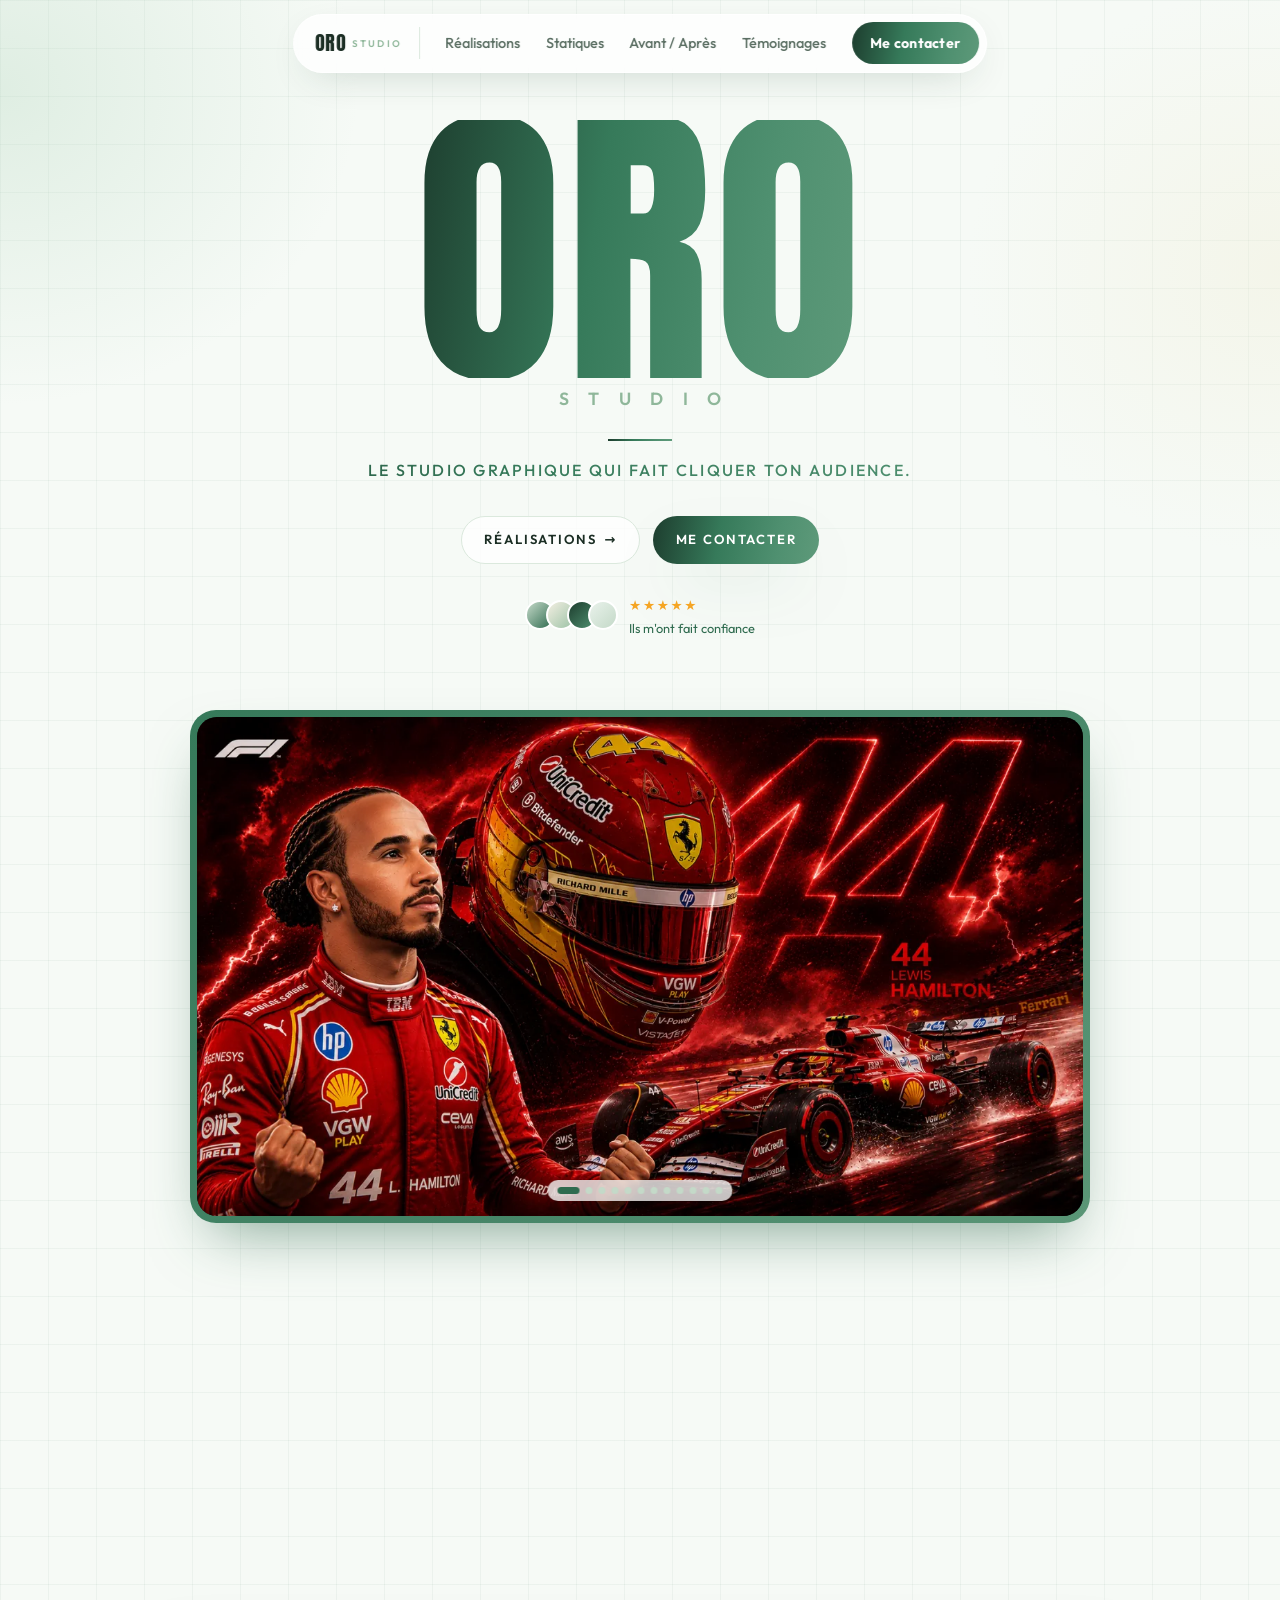
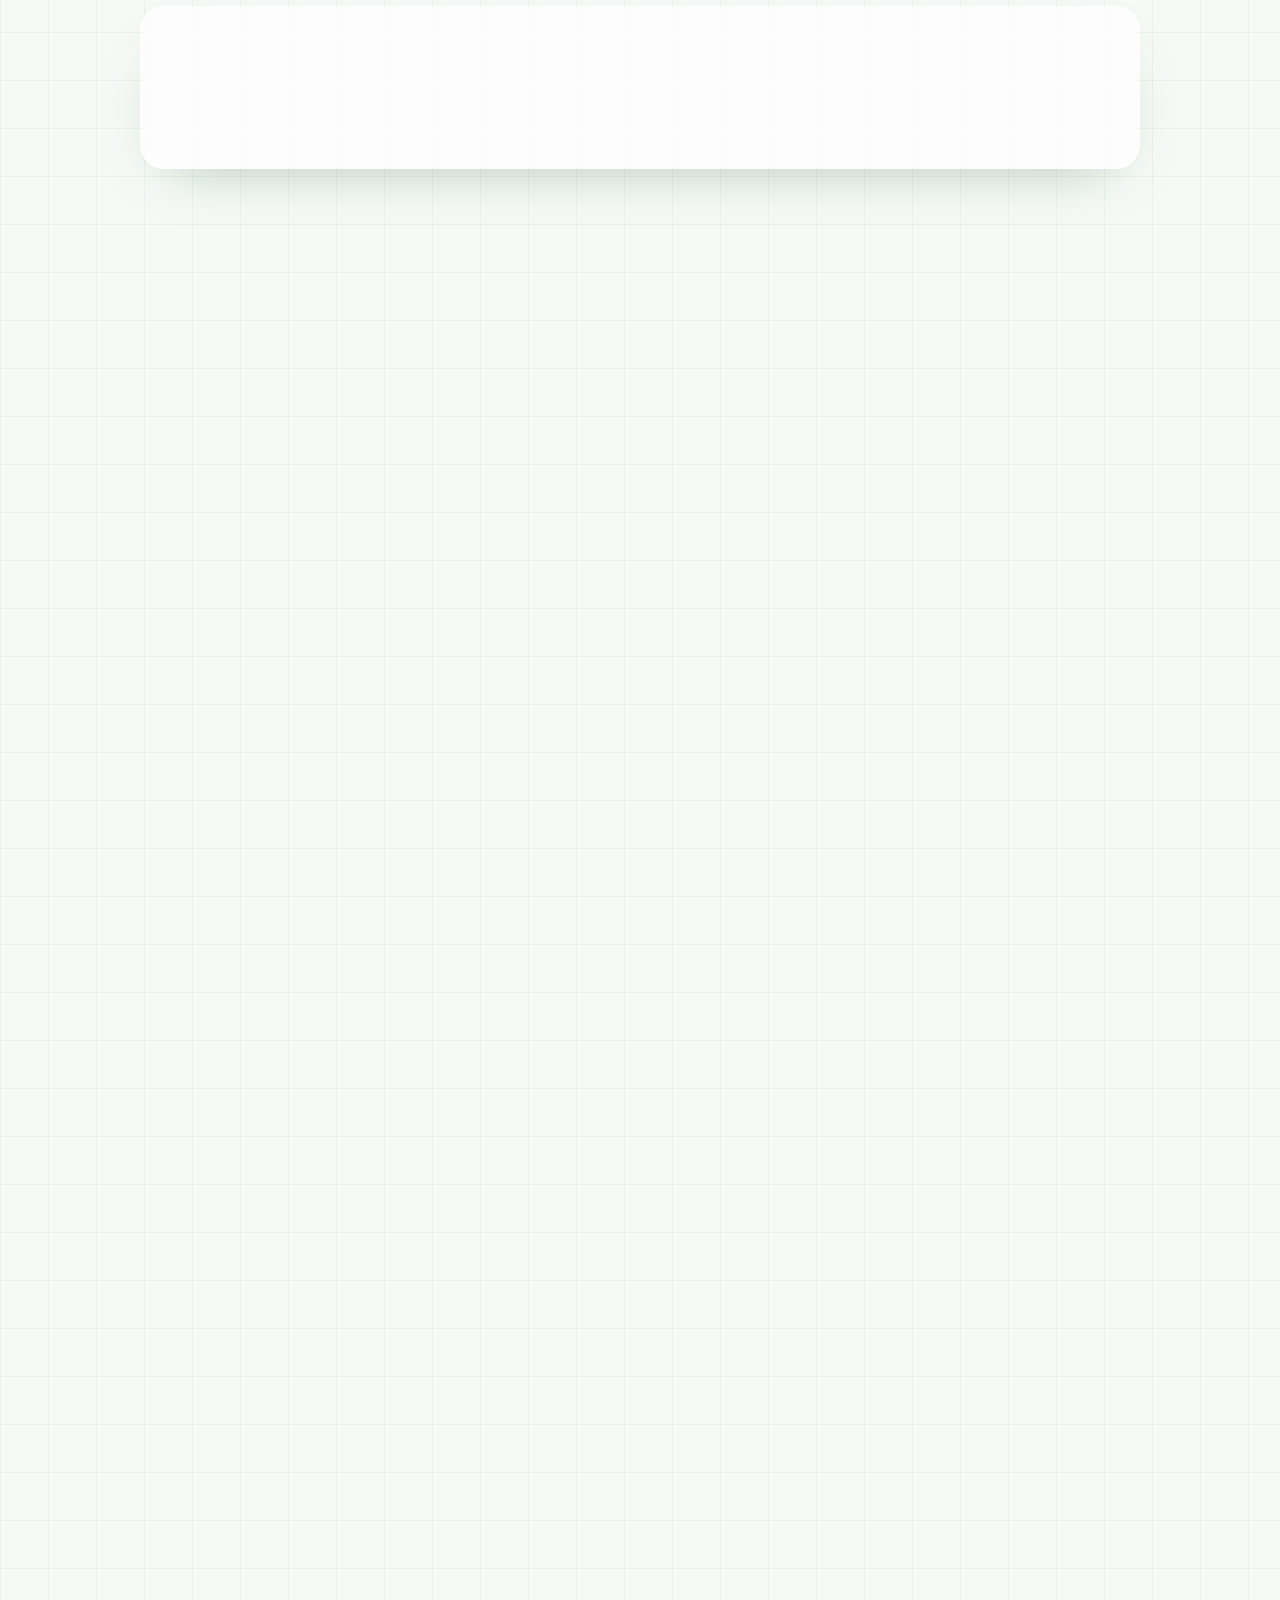
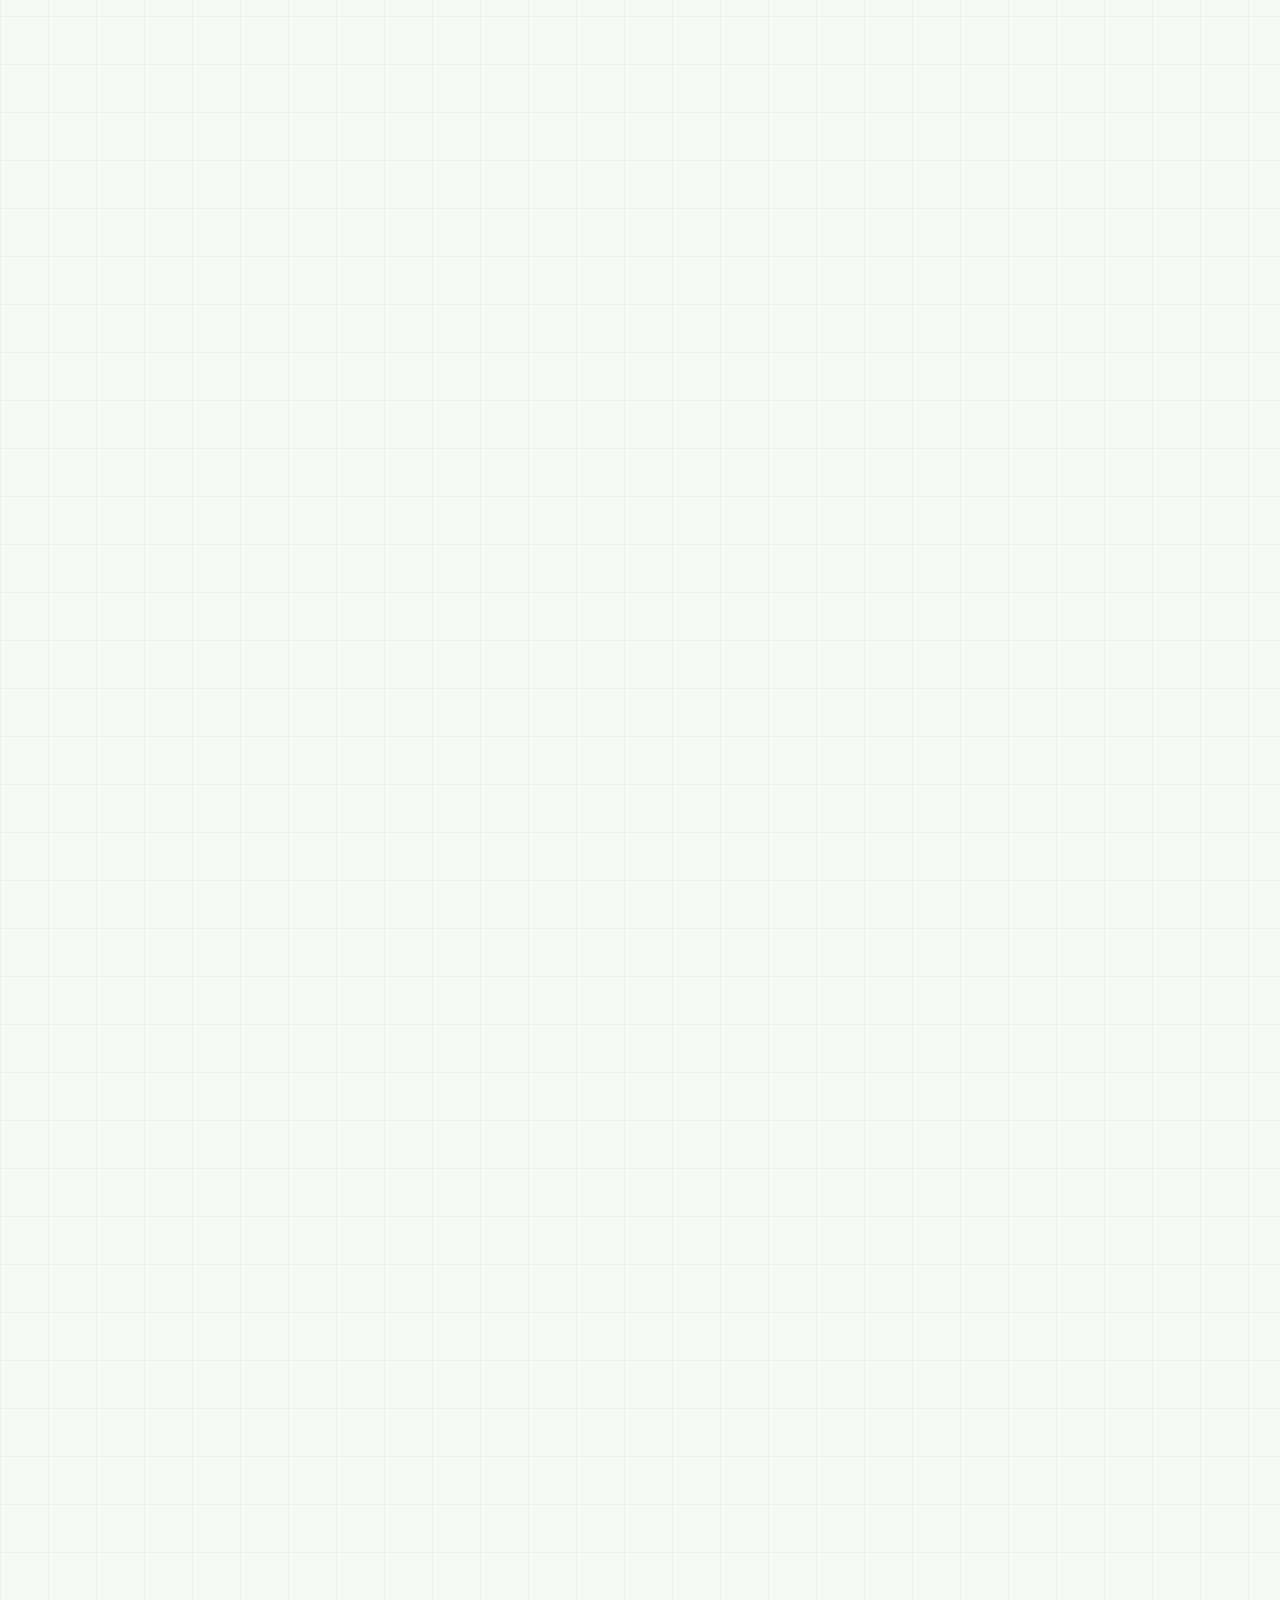
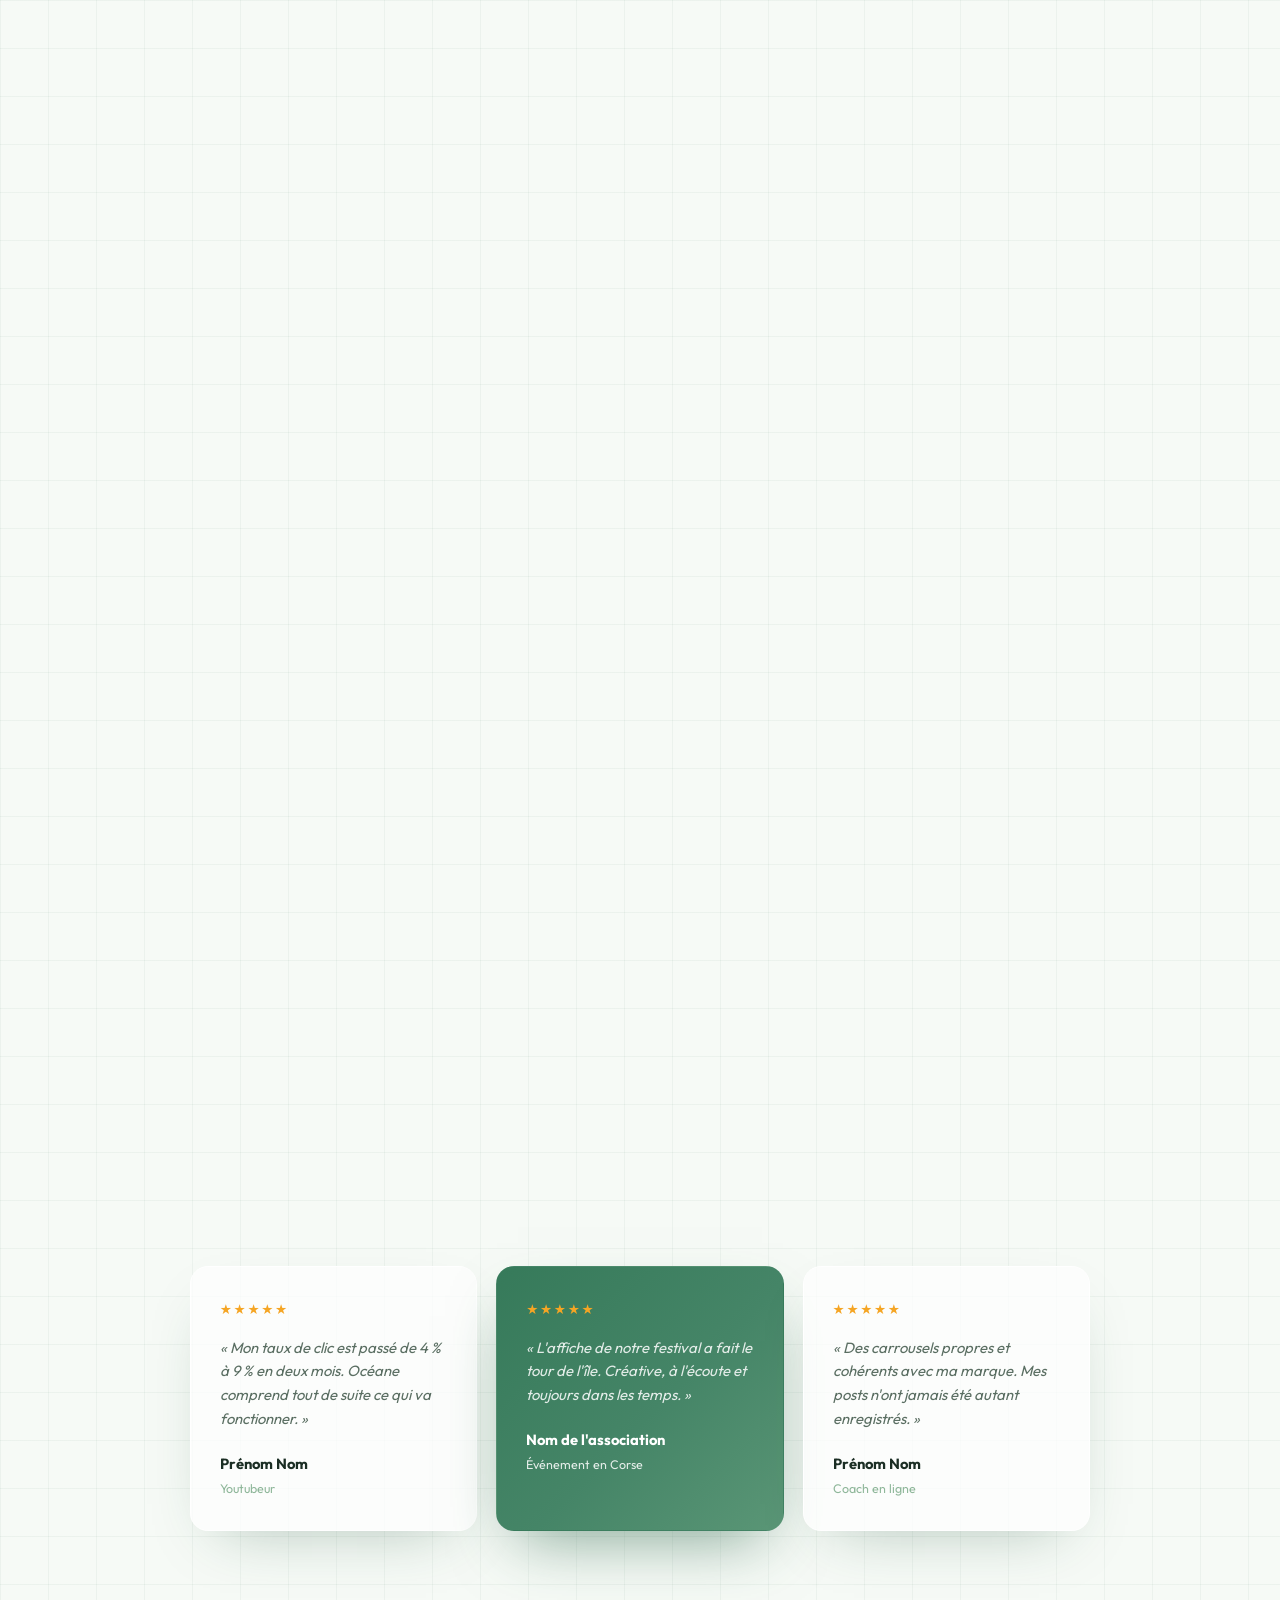
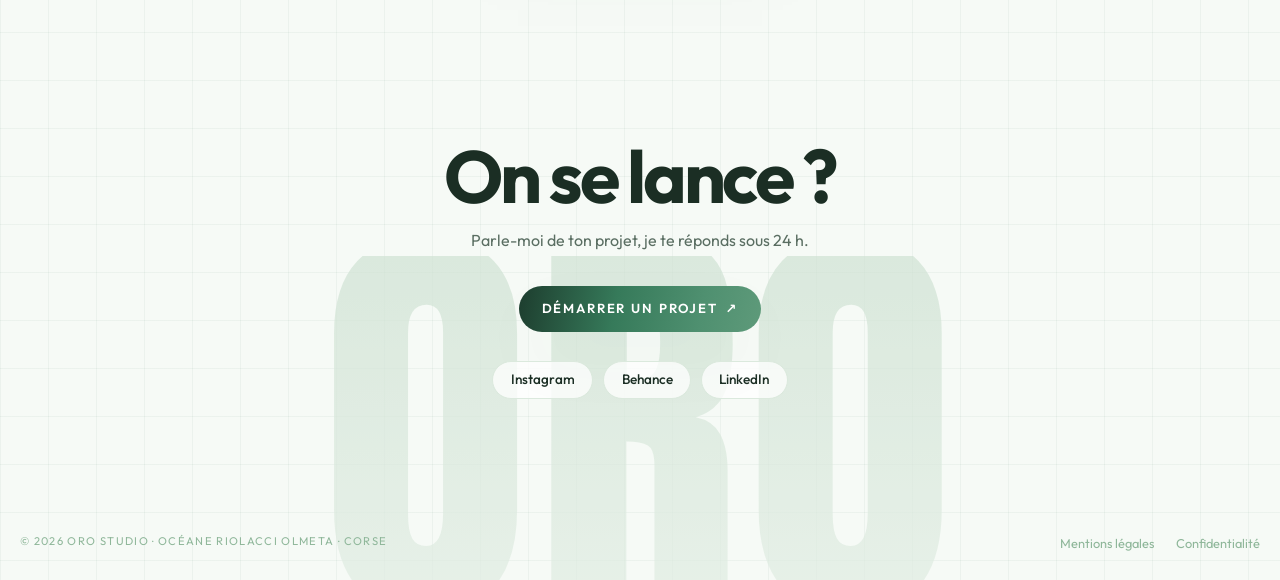
==== index.html @ 1b85470d "Miniatures en grille pleine taille, sans recadrage Co-Authored-By: Claude Opus 5.5 <noreply@anthropi" ====
<!doctype html>
<html lang="fr">
<head>
  <meta charset="utf-8" />
  <meta name="viewport" content="width=device-width, initial-scale=1" />
  <title>ORO Studio · Graphisme en Corse</title>
  <meta name="description" content="ORO Studio, studio de graphisme d'Océane Riolacci Olmeta en Corse : miniatures YouTube, carrousels Instagram et affiches." />
  <link rel="stylesheet" href="fonts/fonts.css" />
  <link rel="stylesheet" href="style.css" />
</head>
<body>
  <!-- Loader -->
  <div class="loader" id="loader" aria-hidden="true">
    <div class="loader__glow"></div>
    <p class="grunge loader__name">ORO</p>
    <p class="loader__tag">Studio · Graphisme · Corse</p>
    <div class="loader__bar"><span></span></div>
    <div class="loader__meta"><span>Chargement</span><span id="loader-pct">0%</span></div>
  </div>

  <!-- Navigation -->
  <header class="nav">
    <a href="#top" class="nav__logo">ORO <small>STUDIO</small></a>
    <nav class="nav__links">
      <a href="#realisations">Réalisations</a>
      <a href="#statiques">Statiques</a>
      <a href="#avant-apres">Avant / Après</a>
      <a href="#temoignages">Témoignages</a>
    </nav>
    <a href="#contact" class="pill-btn pill-btn--grad pill-btn--sm">Me contacter</a>
  </header>

  <main id="top">
    <!-- Hero -->
    <section class="hero">
      <h1 class="hero__h1"><span class="grunge hero__name reveal">ORO</span><span class="hero__studio reveal">Studio</span></h1>
      <span class="hero__rule reveal"></span>
      <p class="hero__tag reveal">Le studio graphique qui fait cliquer ton audience.</p>
      <div class="hero__cta reveal">
        <a href="#realisations" class="pill-btn pill-btn--ghost">Réalisations <span>→</span></a>
        <a href="#contact" class="pill-btn pill-btn--grad">Me contacter</a>
      </div>
      <div class="trust reveal">
        <span class="avatars"><i></i><i></i><i></i><i></i></span>
        <div><span class="stars">★★★★★</span><small>Ils m'ont fait confiance</small></div>
      </div>

      <!-- Showreel -->
      <div class="showreel reveal" id="showreel">
        <div class="showreel__screen"></div>
        <div class="showreel__dots"></div>
      </div>
    </section>

    <!-- Présentation -->
    <section class="presentation" id="about">
      <h2 class="presentation__title reveal">Miniatures, carrousels, affiches</h2>
      <p class="presentation__text reveal">
        Je suis Océane Riolacci Olmeta, graphiste en Corse et fondatrice d'ORO Studio. Je crée des visuels sur mesure
        pour les créateurs, les marques et les événements : des miniatures qui font cliquer, des carrousels
        qu'on lit jusqu'au bout et des affiches qui marquent. Chaque projet est pensé pour valoriser ton
        identité, avec une vraie attention portée à la lisibilité et à l'esthétique.
      </p>
    </section>

    <!-- Stats -->
    <section class="stats">
      <div class="reveal"><strong data-count="150" data-suffix="+">0</strong><span>Miniatures</span></div>
      <div class="reveal"><strong data-count="60" data-suffix="+">0</strong><span>Carrousels</span></div>
      <div class="reveal"><strong data-count="80" data-suffix="+">0</strong><span>Affiches</span></div>
      <div class="reveal"><strong data-count="40" data-suffix="+">0</strong><span>Clients</span></div>
    </section>

    <!-- Réalisations -->
    <section class="section" id="realisations">
      <h2 class="section__title section__title--left reveal">Réalisations</h2>

      <div class="work work--stack" id="miniatures">
        <div class="work__card reveal">
          <p class="kicker">Miniatures YouTube</p>
          <h3>Des miniatures qui donnent envie de cliquer</h3>
          <p>Contraste, hiérarchie, émotion : chaque miniature est pensée pour ressortir dans le fil YouTube et faire grimper ton taux de clic, sur ordinateur comme sur mobile.</p>
        </div>
        <div class="thumb-grid" data-grid="miniatures"></div>
      </div>

      <div class="work work--reverse" id="carrousels">
        <div class="coverflow coverflow--square reveal" data-flow="carrousels"></div>
        <div class="work__card reveal">
          <p class="kicker">Carrousels Instagram</p>
          <h3>Des carrousels qu'on lit jusqu'à la dernière slide</h3>
          <p>Storytelling visuel, slides rythmées et identité cohérente pour des posts qui s'enregistrent et se partagent. Clique sur un carrousel pour le feuilleter.</p>
        </div>
      </div>

      <div class="work" id="statiques">
        <div class="coverflow coverflow--square reveal" data-flow="statiques"></div>
        <div class="work__card reveal">
          <p class="kicker">Posts statiques</p>
          <h3>Un seul visuel, un message qui frappe</h3>
          <p>Annonces, citations, promotions ou lancements : des posts en une image, clairs et percutants, pensés pour arrêter le scroll dès le premier coup d'œil.</p>
        </div>
      </div>

      <div class="work work--reverse" id="affiches">
        <div class="coverflow coverflow--tall reveal" data-flow="affiches"></div>
        <div class="work__card reveal">
          <p class="kicker">Affiches &amp; visuels produit</p>
          <h3>Des produits mis en scène comme dans une pub</h3>
          <p>Lumière, matières, décor : des visuels verticaux qui donnent envie, prêts pour les stories, l'affichage ou une campagne digitale.</p>
        </div>
      </div>
    </section>

    <!-- Avant / Après -->
    <section class="section" id="avant-apres">
      <h2 class="section__title reveal">Avant / Après</h2>
      <p class="section__sub reveal">Fais glisser le curseur pour voir la transformation, de la photo brute au visuel final.</p>
      <div class="ba-tabs reveal" role="tablist">
        <button class="is-active" data-ba-tab="miniatures" role="tab">Miniatures</button>
        <button data-ba-tab="affiches" role="tab">Affiches</button>
      </div>
      <div class="ba reveal" id="ba">
        <div class="ba__viewer">
          <div class="ba__layer ba__after"></div>
          <div class="ba__layer ba__before"></div>
          <span class="ba__label ba__label--before">Avant</span>
          <span class="ba__label ba__label--after">Après</span>
          <div class="ba__handle" aria-hidden="true"><span>⟷</span></div>
          <input class="ba__range" type="range" min="0" max="100" value="50" aria-label="Comparer avant et après" />
        </div>
        <div class="ba__info"><b class="ba__title"></b><span class="ba__client"></span></div>
        <div class="ba__thumbs"></div>
      </div>
    </section>

    <!-- Témoignages -->
    <section class="section" id="temoignages">
      <h2 class="section__title reveal">Témoignages clients</h2>
      <div class="cards3">
        <figure class="tcard reveal">
          <span class="stars">★★★★★</span>
          <blockquote>« Mon taux de clic est passé de 4 % à 9 % en deux mois. Océane comprend tout de suite ce qui va fonctionner. »</blockquote>
          <figcaption><b>Prénom Nom</b><span>Youtubeur</span></figcaption>
        </figure>
        <figure class="tcard tcard--featured reveal">
          <span class="stars">★★★★★</span>
          <blockquote>« L'affiche de notre festival a fait le tour de l'île. Créative, à l'écoute et toujours dans les temps. »</blockquote>
          <figcaption><b>Nom de l'association</b><span>Événement en Corse</span></figcaption>
        </figure>
        <figure class="tcard reveal">
          <span class="stars">★★★★★</span>
          <blockquote>« Des carrousels propres et cohérents avec ma marque. Mes posts n'ont jamais été autant enregistrés. »</blockquote>
          <figcaption><b>Prénom Nom</b><span>Coach en ligne</span></figcaption>
        </figure>
      </div>
    </section>



    <!-- CTA -->
    <section class="final" id="contact">
      <span class="grunge grunge--faded final__bg" aria-hidden="true">ORO</span>
      <div class="final__content">
        <h2 class="reveal">On se lance ?</h2>
        <p class="reveal">Parle-moi de ton projet, je te réponds sous 24 h.</p>
        <a href="mailto:ton.email@exemple.com" class="pill-btn pill-btn--grad reveal">Démarrer un projet <span>↗</span></a>
        <div class="socials reveal">
          <a href="#" target="_blank" rel="noopener">Instagram</a>
          <a href="#" target="_blank" rel="noopener">Behance</a>
          <a href="#" target="_blank" rel="noopener">LinkedIn</a>
        </div>
      </div>
      <footer class="footer">
        <span>© <span id="year"></span> ORO Studio · Océane Riolacci Olmeta · Corse</span>
        <span><a href="#">Mentions légales</a><a href="#">Confidentialité</a></span>
      </footer>
    </section>
  </main>

  <!-- Lightbox -->
  <div class="lightbox" id="lightbox" aria-hidden="true">
    <button class="lightbox__close" aria-label="Fermer">✕</button>
    <button class="lightbox__nav lightbox__prev" aria-label="Précédent">←</button>
    <div class="lightbox__stage"></div>
    <button class="lightbox__nav lightbox__next" aria-label="Suivant">→</button>
    <p class="lightbox__caption"></p>
  </div>


  <script src="projects.js"></script>
  <script src="script.js"></script>
</body>
</html>
---- fonts/fonts.css ----
/* Anton latin-ext */
@font-face {
  font-family: 'Anton';
  font-style: normal;
  font-weight: 400;
  font-display: swap;
  src: url(anton-latin-ext.woff2) format('woff2');
  unicode-range: U+0100-02BA, U+02BD-02C5, U+02C7-02CC, U+02CE-02D7, U+02DD-02FF, U+0304, U+0308, U+0329, U+1D00-1DBF, U+1E00-1E9F, U+1EF2-1EFF, U+2020, U+20A0-20AB, U+20AD-20C0, U+2113, U+2C60-2C7F, U+A720-A7FF;
}
/* Anton latin */
@font-face {
  font-family: 'Anton';
  font-style: normal;
  font-weight: 400;
  font-display: swap;
  src: url(anton-latin.woff2) format('woff2');
  unicode-range: U+0000-00FF, U+0131, U+0152-0153, U+02BB-02BC, U+02C6, U+02DA, U+02DC, U+0304, U+0308, U+0329, U+2000-206F, U+20AC, U+2122, U+2191, U+2193, U+2212, U+2215, U+FEFF, U+FFFD;
}
/* Outfit latin-ext */
@font-face {
  font-family: 'Outfit';
  font-style: normal;
  font-weight: 300;
  font-display: swap;
  src: url(outfit-latin-ext.woff2) format('woff2');
  unicode-range: U+0100-02BA, U+02BD-02C5, U+02C7-02CC, U+02CE-02D7, U+02DD-02FF, U+0304, U+0308, U+0329, U+1D00-1DBF, U+1E00-1E9F, U+1EF2-1EFF, U+2020, U+20A0-20AB, U+20AD-20C0, U+2113, U+2C60-2C7F, U+A720-A7FF;
}
/* Outfit latin */
@font-face {
  font-family: 'Outfit';
  font-style: normal;
  font-weight: 300;
  font-display: swap;
  src: url(outfit-latin.woff2) format('woff2');
  unicode-range: U+0000-00FF, U+0131, U+0152-0153, U+02BB-02BC, U+02C6, U+02DA, U+02DC, U+0304, U+0308, U+0329, U+2000-206F, U+20AC, U+2122, U+2191, U+2193, U+2212, U+2215, U+FEFF, U+FFFD;
}
/* Outfit latin-ext */
@font-face {
  font-family: 'Outfit';
  font-style: normal;
  font-weight: 400;
  font-display: swap;
  src: url(outfit-latin-ext.woff2) format('woff2');
  unicode-range: U+0100-02BA, U+02BD-02C5, U+02C7-02CC, U+02CE-02D7, U+02DD-02FF, U+0304, U+0308, U+0329, U+1D00-1DBF, U+1E00-1E9F, U+1EF2-1EFF, U+2020, U+20A0-20AB, U+20AD-20C0, U+2113, U+2C60-2C7F, U+A720-A7FF;
}
/* Outfit latin */
@font-face {
  font-family: 'Outfit';
  font-style: normal;
  font-weight: 400;
  font-display: swap;
  src: url(outfit-latin.woff2) format('woff2');
  unicode-range: U+0000-00FF, U+0131, U+0152-0153, U+02BB-02BC, U+02C6, U+02DA, U+02DC, U+0304, U+0308, U+0329, U+2000-206F, U+20AC, U+2122, U+2191, U+2193, U+2212, U+2215, U+FEFF, U+FFFD;
}
/* Outfit latin-ext */
@font-face {
  font-family: 'Outfit';
  font-style: normal;
  font-weight: 500;
  font-display: swap;
  src: url(outfit-latin-ext.woff2) format('woff2');
  unicode-range: U+0100-02BA, U+02BD-02C5, U+02C7-02CC, U+02CE-02D7, U+02DD-02FF, U+0304, U+0308, U+0329, U+1D00-1DBF, U+1E00-1E9F, U+1EF2-1EFF, U+2020, U+20A0-20AB, U+20AD-20C0, U+2113, U+2C60-2C7F, U+A720-A7FF;
}
/* Outfit latin */
@font-face {
  font-family: 'Outfit';
  font-style: normal;
  font-weight: 500;
  font-display: swap;
  src: url(outfit-latin.woff2) format('woff2');
  unicode-range: U+0000-00FF, U+0131, U+0152-0153, U+02BB-02BC, U+02C6, U+02DA, U+02DC, U+0304, U+0308, U+0329, U+2000-206F, U+20AC, U+2122, U+2191, U+2193, U+2212, U+2215, U+FEFF, U+FFFD;
}
/* Outfit latin-ext */
@font-face {
  font-family: 'Outfit';
  font-style: normal;
  font-weight: 600;
  font-display: swap;
  src: url(outfit-latin-ext.woff2) format('woff2');
  unicode-range: U+0100-02BA, U+02BD-02C5, U+02C7-02CC, U+02CE-02D7, U+02DD-02FF, U+0304, U+0308, U+0329, U+1D00-1DBF, U+1E00-1E9F, U+1EF2-1EFF, U+2020, U+20A0-20AB, U+20AD-20C0, U+2113, U+2C60-2C7F, U+A720-A7FF;
}
/* Outfit latin */
@font-face {
  font-family: 'Outfit';
  font-style: normal;
  font-weight: 600;
  font-display: swap;
  src: url(outfit-latin.woff2) format('woff2');
  unicode-range: U+0000-00FF, U+0131, U+0152-0153, U+02BB-02BC, U+02C6, U+02DA, U+02DC, U+0304, U+0308, U+0329, U+2000-206F, U+20AC, U+2122, U+2191, U+2193, U+2212, U+2215, U+FEFF, U+FFFD;
}
/* Outfit latin-ext */
@font-face {
  font-family: 'Outfit';
  font-style: normal;
  font-weight: 700;
  font-display: swap;
  src: url(outfit-latin-ext.woff2) format('woff2');
  unicode-range: U+0100-02BA, U+02BD-02C5, U+02C7-02CC, U+02CE-02D7, U+02DD-02FF, U+0304, U+0308, U+0329, U+1D00-1DBF, U+1E00-1E9F, U+1EF2-1EFF, U+2020, U+20A0-20AB, U+20AD-20C0, U+2113, U+2C60-2C7F, U+A720-A7FF;
}
/* Outfit latin */
@font-face {
  font-family: 'Outfit';
  font-style: normal;
  font-weight: 700;
  font-display: swap;
  src: url(outfit-latin.woff2) format('woff2');
  unicode-range: U+0000-00FF, U+0131, U+0152-0153, U+02BB-02BC, U+02C6, U+02DA, U+02DC, U+0304, U+0308, U+0329, U+2000-206F, U+20AC, U+2122, U+2191, U+2193, U+2212, U+2215, U+FEFF, U+FFFD;
}
/* Outfit latin-ext */
@font-face {
  font-family: 'Outfit';
  font-style: normal;
  font-weight: 800;
  font-display: swap;
  src: url(outfit-latin-ext.woff2) format('woff2');
  unicode-range: U+0100-02BA, U+02BD-02C5, U+02C7-02CC, U+02CE-02D7, U+02DD-02FF, U+0304, U+0308, U+0329, U+1D00-1DBF, U+1E00-1E9F, U+1EF2-1EFF, U+2020, U+20A0-20AB, U+20AD-20C0, U+2113, U+2C60-2C7F, U+A720-A7FF;
}
/* Outfit latin */
@font-face {
  font-family: 'Outfit';
  font-style: normal;
  font-weight: 800;
  font-display: swap;
  src: url(outfit-latin.woff2) format('woff2');
  unicode-range: U+0000-00FF, U+0131, U+0152-0153, U+02BB-02BC, U+02C6, U+02DA, U+02DC, U+0304, U+0308, U+0329, U+2000-206F, U+20AC, U+2122, U+2191, U+2193, U+2212, U+2215, U+FEFF, U+FFFD;
}
---- style.css ----
:root {
  --bg: #f6faf6;
  --white: #ffffff;
  --amande-50: #fafcfa;
  --amande-100: #edf4ee;
  --amande-200: #dbe9dd;
  --amande-300: #c4d9c8;
  --amande-400: #8fb79a;
  --accent: #2f6b4f;
  --ink: #1b2e24;        /* titres : vert très foncé */
  --ink-soft: #5a6e62;
  --line: rgba(60, 120, 85, .09);
  --grad: linear-gradient(100deg, #1d3d2e 0%, #367a5a 40%, #4f9070 75%, #5e9a7a 100%);
  --grad-soft: linear-gradient(135deg, #367a5a 0%, #458567 55%, #5a9676 100%);
  --shadow: 0 24px 60px -30px rgba(30, 80, 55, .35);
  --shadow-strong: 0 28px 60px -22px rgba(35, 95, 65, .55);
  --radius: 18px;
  --ease: cubic-bezier(.22, 1, .36, 1);
  --display: "Anton", Impact, "Arial Narrow", sans-serif;
  --font: "Outfit", system-ui, -apple-system, sans-serif;
}

* { box-sizing: border-box; margin: 0; padding: 0; }
html { scroll-behavior: smooth; }
body {
  font-family: var(--font); color: var(--ink); line-height: 1.6;
  -webkit-font-smoothing: antialiased; overflow-x: hidden;
  background-color: var(--bg);
  /* grille fine + halos vert amande / crème, comme Scrowl */
  background-image:
    radial-gradient(40% 50% at 0% 10%, rgba(180, 215, 190, .35), transparent 70%),
    radial-gradient(35% 45% at 100% 30%, rgba(240, 236, 210, .35), transparent 70%),
    linear-gradient(rgba(60, 120, 85, .06) 1px, transparent 1px),
    linear-gradient(90deg, rgba(60, 120, 85, .06) 1px, transparent 1px);
  background-size: 100% 100%, 100% 100%, 48px 48px, 48px 48px;
  background-attachment: fixed, fixed, scroll, scroll;
}
body.is-loading { overflow: hidden; }
main { overflow-x: clip; }
img { display: block; max-width: 100%; }
a { color: inherit; text-decoration: none; }

/* ---------- Gradient display text ---------- */
.grunge {
  font-family: var(--display); font-weight: 400; line-height: .9; letter-spacing: .01em;
  background: var(--grad); -webkit-background-clip: text; background-clip: text; color: transparent;
}
.grunge--faded { background: linear-gradient(180deg, #cfe2d3, #e1ede3); -webkit-background-clip: text; background-clip: text; opacity: .8; }
.grad-text { background: var(--grad); -webkit-background-clip: text; background-clip: text; color: transparent; }

/* ---------- Buttons ---------- */
.pill-btn {
  white-space: nowrap;
  display: inline-flex; align-items: center; gap: .6em;
  padding: .95em 1.7em; border-radius: 999px;
  font-size: .82rem; font-weight: 600; letter-spacing: .14em; text-transform: uppercase;
  transition: transform .3s var(--ease), box-shadow .3s var(--ease), background .3s;
}
.pill-btn:hover { transform: translateY(-2px); }
.pill-btn--grad { background: var(--grad); color: var(--white); box-shadow: var(--shadow-strong); }
.pill-btn--grad:hover { box-shadow: 0 32px 60px -18px rgba(35, 95, 65, .7); }
.pill-btn--ghost { background: rgba(255, 255, 255, .8); border: 1px solid var(--amande-200); color: var(--ink); }
.pill-btn--ghost:hover { background: var(--white); box-shadow: var(--shadow); }
.pill-btn--sm { padding: .7em 1.3em; letter-spacing: .02em; text-transform: none; font-size: .88rem; font-weight: 700; }

/* ---------- Loader ---------- */
.loader {
  position: fixed; inset: 0; z-index: 200; display: flex; flex-direction: column; align-items: center; justify-content: center;
  background-color: var(--bg);
  background-image:
    linear-gradient(rgba(60, 120, 85, .06) 1px, transparent 1px),
    linear-gradient(90deg, rgba(60, 120, 85, .06) 1px, transparent 1px);
  background-size: 48px 48px;
  transition: opacity .7s var(--ease), visibility .7s;
}
.loader.is-done { opacity: 0; visibility: hidden; }
.loader__glow {
  position: absolute; width: 70vmin; height: 45vmin; border-radius: 50%;
  background: radial-gradient(closest-side, rgba(150, 195, 165, .45), rgba(225, 235, 200, .2) 60%, transparent);
  filter: blur(20px);
}
.loader__name { position: relative; font-size: clamp(5rem, 16vw, 10rem); }
.loader__tag, .loader__meta { position: relative; color: var(--amande-400); text-transform: uppercase; }
.loader__tag { margin-top: 1rem; font-size: .8rem; letter-spacing: .35em; font-weight: 500; }
.loader__bar { position: relative; width: 250px; height: 2px; margin-top: 1.8rem; background: var(--amande-200); overflow: hidden; }
.loader__bar span { position: absolute; inset: 0; transform-origin: left; transform: scaleX(0); background: var(--grad); }
.loader__meta { display: flex; justify-content: space-between; width: 250px; margin-top: .6rem; font-size: .62rem; letter-spacing: .15em; font-family: ui-monospace, monospace; }

/* ---------- Nav ---------- */
.nav {
  position: fixed; top: 14px; left: 50%; transform: translateX(-50%); z-index: 50;
  display: flex; align-items: center; gap: 1.6rem;
  padding: .45rem .45rem .45rem 1.3rem; border-radius: 999px;
  background: rgba(255, 255, 255, .78); backdrop-filter: blur(14px); -webkit-backdrop-filter: blur(14px);
  border: 1px solid rgba(255, 255, 255, .9); box-shadow: 0 12px 40px -18px rgba(30, 70, 50, .3);
}
.nav__logo { white-space: nowrap; font-family: var(--display); font-size: 1.25rem; letter-spacing: .03em; padding-right: 1rem; border-right: 1px solid var(--amande-200); }
.nav__logo small { font-family: var(--font); font-size: .6rem; font-weight: 600; letter-spacing: .25em; color: var(--amande-400); vertical-align: middle; }
.nav__links { display: flex; gap: 1.6rem; white-space: nowrap; font-size: .9rem; font-weight: 500; color: var(--ink-soft); }
.nav__links a { transition: color .2s; }
.nav__links a:hover { color: var(--accent); }

/* ---------- Hero ---------- */
.hero { padding: 7.5rem 16px 2rem; text-align: center; }
.hero__h1 { display: flex; flex-direction: column; align-items: center; font-weight: 400; }
.hero__name { display: block; font-size: clamp(8rem, 30vw, 19rem); line-height: .85; }
.hero__studio {
  margin-top: .4rem; font-size: clamp(.85rem, 1.8vw, 1.1rem); font-weight: 600;
  letter-spacing: 1.1em; padding-left: 1.1em; text-transform: uppercase; color: var(--amande-400);
}
.hero__rule { display: block; width: 64px; height: 2px; margin: 1.6rem auto 1.1rem; background: var(--grad); }
.hero__tag {
  font-size: clamp(.82rem, 1.6vw, 1rem); font-weight: 500; letter-spacing: .14em; text-transform: uppercase;
  background: var(--grad); -webkit-background-clip: text; background-clip: text; color: transparent;
}
.hero__cta { display: flex; flex-wrap: wrap; justify-content: center; gap: .8rem; margin-top: 2rem; }
.trust { display: inline-flex; align-items: center; gap: .7rem; margin-top: 1.8rem; text-align: left; }
.trust small { display: block; font-size: .8rem; color: var(--accent); }
.stars { color: #f5a524; letter-spacing: .12em; font-size: .85rem; }
.avatars { display: inline-flex; }
.avatars i {
  width: 30px; height: 30px; margin-left: -9px; border-radius: 50%; border: 2px solid var(--white);
  background: linear-gradient(135deg, var(--amande-300), var(--accent));
}
.avatars i:first-child { margin-left: 0; }
.avatars i:nth-child(2) { background: linear-gradient(135deg, #f3efe2, #9cc2a6); }
.avatars i:nth-child(3) { background: linear-gradient(135deg, #1d3d2e, #4f9070); }
.avatars i:nth-child(4) { background: linear-gradient(135deg, #e9f2eb, #c4d9c8); }

/* Showreel (cadre façon Whoscale) */
.showreel {
  position: relative; width: min(900px, 100%); margin: 4.5rem auto 0;
  padding: 7px; border-radius: 26px; background: var(--grad-soft); box-shadow: var(--shadow-strong);
}
.showreel__screen { position: relative; aspect-ratio: 16 / 9; border-radius: 20px; overflow: hidden; background: var(--ink); }
.showreel__screen > * { position: absolute; inset: 0; opacity: 0; transform: scale(1.05); transition: opacity .9s var(--ease), transform 1.4s var(--ease); }
.showreel__screen > .is-active { opacity: 1; transform: none; }
.showreel__screen img { width: 100%; height: 100%; object-fit: cover; }
.showreel__dots {
  position: absolute; bottom: 22px; left: 50%; transform: translateX(-50%); display: flex; gap: 6px;
  padding: 7px 10px; border-radius: 999px; background: rgba(255, 255, 255, .75); backdrop-filter: blur(8px);
}
.showreel__dots button { width: 7px; height: 7px; border: 0; border-radius: 999px; background: var(--amande-300); cursor: pointer; transition: width .3s, background .3s; }
.showreel__dots button.is-active { width: 22px; background: var(--accent); }

/* ---------- Présentation ---------- */
.presentation { padding: 6rem 16px 3rem; text-align: center; }
.presentation__photo { position: relative; z-index: 2; width: min(300px, 70vw); margin: 0 auto -3.5rem; }
.presentation__photo img { width: 100%; -webkit-mask-image: linear-gradient(180deg, #000 70%, transparent); mask-image: linear-gradient(180deg, #000 70%, transparent); }
.portrait { display: block; width: 100%; object-fit: cover; object-position: center 20%; }
.portrait--fade {
  aspect-ratio: 1 / 1.1; border-radius: 50% 50% 0 0 / 42% 42% 0 0;
  -webkit-mask-image: linear-gradient(180deg, #000 62%, transparent 96%); mask-image: linear-gradient(180deg, #000 62%, transparent 96%);
}
.portrait--framed {
  aspect-ratio: 4 / 5; border-radius: 170px 170px 24px 24px;
  border: 7px solid transparent; background: var(--grad-soft) border-box; box-shadow: var(--shadow-strong);
}
.photo-ph {
  aspect-ratio: 1 / 1.05; border-radius: 50% 50% 18px 18px / 45% 45% 18px 18px;
  display: grid; place-items: center; align-content: center;
  background: linear-gradient(180deg, var(--amande-200), rgba(219, 233, 221, 0));
  color: var(--amande-400); font-weight: 600; font-size: 1.1rem; line-height: 1.3;
}
.photo-ph small { font-size: .7rem; font-weight: 400; opacity: .8; }
.photo-ph--tall { aspect-ratio: 4 / 5; border-radius: 160px 160px 24px 24px; }
.presentation__word { position: relative; max-width: 900px; margin: 0 auto; }
.presentation__word .grunge { display: block; font-size: clamp(3.4rem, 13vw, 9.5rem); }
.arc { position: absolute; left: -6%; width: 112%; top: 52%; height: 32%; overflow: visible; }
.arc path { fill: none; stroke: var(--ink-soft); stroke-width: 1; opacity: .6; vector-effect: non-scaling-stroke; }
.arc__dot { position: absolute; left: 50%; top: calc(52% + 32% * .99); width: 18px; height: 18px; margin: -9px; border-radius: 50%; background: var(--accent); box-shadow: 0 0 0 6px rgba(47, 107, 79, .12); }
.presentation__title { margin-top: 0; font-size: 1rem; font-weight: 700; letter-spacing: .1em; text-transform: uppercase; }
.presentation__text { max-width: 600px; margin: 1.2rem auto 0; color: var(--ink-soft); font-weight: 300; font-size: 1.02rem; }

/* ---------- Stats ---------- */
.stats {
  display: flex; flex-wrap: wrap; justify-content: center; gap: 1.5rem clamp(2.5rem, 7vw, 6rem);
  width: min(1000px, calc(100% - 32px)); margin: 2rem auto 0; padding: 2.4rem 1rem;
  border-radius: 24px; background: rgba(255, 255, 255, .7); border: 1px solid var(--white); box-shadow: var(--shadow);
  text-align: center;
}
.stats div { display: flex; flex-direction: column; }
.stats strong { font-family: var(--display); font-weight: 400; font-size: clamp(2.6rem, 5vw, 3.6rem); line-height: 1; background: var(--grad); -webkit-background-clip: text; background-clip: text; color: transparent; }
.stats span { margin-top: .5rem; font-size: .72rem; font-weight: 600; letter-spacing: .2em; text-transform: uppercase; color: var(--amande-400); }

/* ---------- Sections ---------- */
.section { width: min(1100px, calc(100% - 32px)); margin: 0 auto; padding: 7rem 0 0; }
.section__title {
  text-align: center; margin-bottom: 3rem; font-size: clamp(2rem, 4.2vw, 2.9rem); font-weight: 700; letter-spacing: -.03em; line-height: 1.1;
  background: linear-gradient(100deg, #1d3d2e, #367a5a); -webkit-background-clip: text; background-clip: text; color: transparent;
}
.section__title--left { text-align: left; }
.kicker { font-size: .66rem; font-weight: 600; letter-spacing: .25em; text-transform: uppercase; color: var(--amande-400); }

/* ---------- Réalisations ---------- */
.work { display: grid; grid-template-columns: 1.15fr 1fr; gap: 2.5rem; align-items: center; margin-bottom: 4.5rem; }
.work--reverse .coverflow { order: 2; }
.work__card {
  padding: clamp(1.5rem, 3vw, 2.2rem); border-radius: var(--radius);
  background: rgba(255, 255, 255, .78); border: 1px solid var(--white); box-shadow: var(--shadow);
}
.work__card h3 { margin-top: .9rem; font-size: clamp(1.5rem, 2.6vw, 1.95rem); font-weight: 600; letter-spacing: -.025em; line-height: 1.15; }
.work__card p:last-child { margin-top: 1rem; color: var(--ink-soft); font-size: .95rem; font-weight: 300; }

/* Miniatures : grille pleine taille, sans recadrage */
.work--stack { grid-template-columns: 1fr; gap: 2rem; }
.work--stack .work__card { max-width: 720px; }
.thumb-grid { display: grid; grid-template-columns: repeat(3, 1fr); gap: 1.6rem 1.2rem; }
.thumb { all: unset; display: block; cursor: zoom-in; }
.thumb__img {
  display: block; aspect-ratio: 16 / 9; border-radius: 12px; overflow: hidden; background: var(--amande-200);
  box-shadow: 0 18px 40px -24px rgba(20, 50, 35, .55);
  transition: transform .4s var(--ease), box-shadow .4s var(--ease);
}
.thumb__img img { width: 100%; height: 100%; object-fit: contain; display: block; }
.thumb:hover .thumb__img, .thumb:focus-visible .thumb__img { transform: translateY(-4px); box-shadow: var(--shadow-strong); }
.thumb:focus-visible .thumb__img { outline: 3px solid var(--accent); outline-offset: 3px; }
.thumb__meta { display: flex; justify-content: space-between; align-items: baseline; gap: .8rem; margin-top: .7rem; padding: 0 .2rem; }
.thumb__meta b { font-weight: 600; font-size: .95rem; }
.thumb__meta small { font-size: .8rem; color: var(--amande-400); white-space: nowrap; }
@media (max-width: 900px) { .thumb-grid { grid-template-columns: repeat(2, 1fr); } }
@media (max-width: 560px) { .thumb-grid { grid-template-columns: 1fr; } }

/* Coverflow 3D */
.coverflow { position: relative; min-width: 0; perspective: 1100px; user-select: none; touch-action: pan-y; }
.coverflow__stage { overflow: hidden; padding: 24px 0; box-sizing: content-box; -webkit-mask-image: linear-gradient(90deg, transparent, #000 12%, #000 88%, transparent); mask-image: linear-gradient(90deg, transparent, #000 12%, #000 88%, transparent); }
.coverflow__stage { position: relative; height: var(--h); }
.coverflow--wide { --w: min(360px, 68vw); --h: calc(var(--w) * 9 / 16); }
.coverflow--square { --w: min(250px, 56vw); --h: calc(var(--w) * 5 / 4); }
.coverflow--tall { --w: min(230px, 52vw); --h: calc(var(--w) * 16 / 9); }
.cf-item {
  position: absolute; top: 0; left: 50%; width: var(--w); height: 100%; margin-left: calc(var(--w) / -2);
  border-radius: 14px; overflow: hidden; cursor: pointer; background: var(--amande-200);
  box-shadow: 0 20px 40px -20px rgba(20, 50, 35, .5);
  transition: transform .7s var(--ease), opacity .7s var(--ease), filter .7s var(--ease);
}
.cf-item img { width: 100%; height: 100%; object-fit: cover; pointer-events: none; }
.cf-item.is-active { cursor: zoom-in; }
.cf-badge {
  position: absolute; top: 10px; left: 10px; z-index: 2; padding: .2rem .6rem; border-radius: 999px;
  background: rgba(255, 255, 255, .88); font-size: .7rem; font-weight: 600; color: var(--ink);
}
.coverflow__nav { display: flex; align-items: center; justify-content: center; gap: 1rem; margin-top: 1.4rem; }
.coverflow__nav button.arrow {
  width: 36px; height: 36px; border-radius: 50%; border: 1px solid var(--amande-200); background: rgba(255, 255, 255, .85);
  color: var(--ink); cursor: pointer; transition: background .2s, color .2s;
}
.coverflow__nav button.arrow:hover { background: var(--accent); color: var(--white); }
.coverflow__count { font-family: ui-monospace, monospace; font-size: .7rem; letter-spacing: .1em; color: var(--amande-400); min-width: 54px; }
.coverflow__dots { display: flex; gap: 5px; }
.coverflow__dots i { width: 5px; height: 5px; border-radius: 999px; background: var(--amande-300); transition: width .3s, background .3s; }
.coverflow__dots i.is-active { width: 18px; background: var(--grad); }

/* Placeholders (en attendant tes images) */
.placeholder {
  width: 100%; height: 100%; display: grid; place-items: center; text-align: center; padding: 1rem;
  color: var(--white); font-weight: 700; letter-spacing: -.02em; line-height: 1.1; font-size: clamp(1rem, 2vw, 1.4rem);
}
.placeholder small { display: block; margin-top: .4rem; font-size: .62rem; font-weight: 500; letter-spacing: .14em; text-transform: uppercase; opacity: .8; }
.pg-0 { background: linear-gradient(135deg, #8fb79a, #367a5a); }
.pg-1 { background: linear-gradient(135deg, #edf4ee, #8fb79a); color: var(--ink); }
.pg-2 { background: linear-gradient(160deg, #1b2e24, #458567); }
.pg-3 { background: radial-gradient(circle at 30% 30%, #fafcfa, #c4d9c8); color: var(--ink); }
.pg-4 { background: linear-gradient(120deg, #dbe9dd, #eef3d9); color: var(--ink); }
.pg-5 { background: linear-gradient(200deg, #4f9070, #1d3d2e); }

/* ---------- Avant / Après ---------- */
.section__sub { max-width: 560px; margin: -2rem auto 2rem; text-align: center; color: var(--ink-soft); font-weight: 300; }
[hidden] { display: none !important; }
.ba-tabs {
  display: flex; width: max-content; margin: 0 auto 2rem; padding: 5px; gap: 4px; border-radius: 999px;
  background: rgba(255, 255, 255, .8); border: 1px solid var(--white); box-shadow: var(--shadow);
}
.ba-tabs button {
  padding: .6rem 1.4rem; border: 0; border-radius: 999px; background: transparent; cursor: pointer;
  font: 600 .9rem var(--font); color: var(--ink-soft); transition: background .3s, color .3s;
}
.ba-tabs button.is-active { background: var(--grad); color: var(--white); }
.ba { --pos: 50%; max-width: 900px; margin: 0 auto; }
.ba[data-tab="affiches"] { max-width: 480px; }
.ba__viewer {
  --pos: 50%; position: relative; aspect-ratio: 16 / 9; border-radius: 22px; overflow: hidden;
  border: 7px solid transparent; background: var(--grad-soft) border-box; box-shadow: var(--shadow-strong);
  user-select: none;
}
.ba__layer { position: absolute; inset: 0; border-radius: 15px; overflow: hidden; }
.ba__layer img, .ba__layer .placeholder { width: 100%; height: 100%; object-fit: cover; }
.ba__before { clip-path: inset(0 calc(100% - var(--pos)) 0 0); }
.ph-before {
  background: repeating-linear-gradient(45deg, #dcdedb 0 14px, #d2d5d1 14px 28px); color: #6a6f6a; filter: saturate(.2);
}
.ba__label {
  position: absolute; top: 14px; z-index: 3; padding: .3rem .8rem; border-radius: 999px;
  font-size: .7rem; font-weight: 600; letter-spacing: .18em; text-transform: uppercase; pointer-events: none;
}
.ba__label--before { left: 14px; background: rgba(27, 46, 36, .7); color: var(--white); }
.ba__label--after { right: 14px; background: rgba(255, 255, 255, .9); color: var(--accent); }
.ba__handle {
  position: absolute; top: 0; bottom: 0; left: var(--pos); z-index: 2; width: 3px; margin-left: -1.5px;
  background: var(--white); box-shadow: 0 0 12px rgba(27, 46, 36, .35); pointer-events: none;
}
.ba__handle span {
  position: absolute; top: 50%; left: 50%; transform: translate(-50%, -50%);
  display: grid; place-items: center; width: 46px; height: 46px; border-radius: 50%;
  background: var(--white); color: var(--accent); font-size: 1.2rem; box-shadow: 0 8px 24px -6px rgba(27, 46, 36, .45);
}
.ba__range { position: absolute; inset: 0; z-index: 4; width: 100%; height: 100%; opacity: 0; cursor: ew-resize; margin: 0; }
.ba__info { display: flex; justify-content: space-between; gap: 1rem; margin-top: 1rem; padding: 0 .3rem; }
.ba__info b { font-weight: 600; }
.ba__info span { color: var(--amande-400); font-size: .85rem; }
.ba__thumbs { display: flex; justify-content: center; gap: .7rem; margin-top: 1.2rem; flex-wrap: wrap; }
.ba__thumbs button {
  width: 92px; aspect-ratio: 16 / 9; padding: 0; border: 2px solid transparent; border-radius: 10px; overflow: hidden;
  background: none; cursor: pointer; opacity: .55; transition: opacity .25s, border-color .25s;
}
.ba[data-tab="affiches"] .ba__thumbs button { width: 60px; aspect-ratio: 707 / 1000; }
.ba__thumbs button.is-active, .ba__thumbs button:hover { opacity: 1; border-color: var(--accent); }
.ba__thumbs img, .ba__thumbs .placeholder { display: block; width: 100%; height: 100%; object-fit: cover; padding: 0; }

/* ---------- Cards 3 (témoignages / process) ---------- */
.cards3 { display: grid; grid-template-columns: repeat(3, 1fr); gap: 1.2rem; max-width: 900px; margin: 0 auto; }
.tcard {
  padding: 1.8rem; border-radius: var(--radius); background: rgba(255, 255, 255, .72);
  border: 1px solid var(--white); box-shadow: var(--shadow);
  transition: transform .4s var(--ease);
}
.tcard:hover { transform: translateY(-4px); }
.tcard blockquote { margin-top: .9rem; font-style: italic; font-size: .93rem; color: var(--ink-soft); }
.tcard figcaption { margin-top: 1.3rem; }
.tcard figcaption b { display: block; font-size: .92rem; }
.tcard figcaption span { font-size: .78rem; color: var(--amande-400); }
.tcard .num { font-size: 2.2rem; font-weight: 600; letter-spacing: -.02em; color: var(--accent); line-height: 1; }
.tcard h3 { margin-top: .9rem; font-size: 1.05rem; font-weight: 600; }
.tcard p { margin-top: .8rem; font-size: .9rem; color: var(--ink-soft); font-weight: 300; }
.tcard--featured { background: var(--grad-soft); border-color: transparent; box-shadow: var(--shadow-strong); color: var(--white); }
.tcard--featured blockquote, .tcard--featured p, .tcard--featured figcaption span { color: rgba(255, 255, 255, .85); }
.tcard--featured .num { color: var(--white); }

/* ---------- FAQ ---------- */
.faq-wrap { display: grid; grid-template-columns: 1.3fr 1fr; gap: 3rem; align-items: center; }
.faq__title { font-size: clamp(2rem, 4vw, 2.7rem); font-weight: 700; letter-spacing: -.03em; line-height: 1.1; margin-bottom: 1.8rem; color: var(--ink); }
.faq details {
  margin-bottom: .8rem; border-radius: 14px; background: rgba(255, 255, 255, .8);
  border: 1px solid var(--white); box-shadow: 0 14px 34px -24px rgba(30, 70, 50, .4);
}
.faq summary {
  list-style: none; cursor: pointer; display: flex; align-items: center; justify-content: space-between; gap: 1rem;
  padding: 1.05rem 1.3rem; font-weight: 500; font-size: .95rem;
}
.faq summary::-webkit-details-marker { display: none; }
.faq summary::after {
  content: "+"; flex: none; display: grid; place-items: center; width: 22px; height: 22px; border-radius: 50%;
  background: var(--amande-100); color: var(--accent); font-weight: 600; transition: transform .3s var(--ease);
}
.faq details[open] summary::after { transform: rotate(45deg); }
.faq details p { padding: 0 1.3rem 1.1rem; color: var(--ink-soft); font-size: .92rem; font-weight: 300; }
.faq__photo { max-width: 340px; justify-self: center; width: 100%; }

/* ---------- Final CTA ---------- */
.final { position: relative; overflow: hidden; margin-top: 6rem; padding: 7rem 16px 0; text-align: center; }
.final__bg {
  position: absolute; left: 50%; bottom: -4%; transform: translateX(-50%); white-space: nowrap;
  font-size: clamp(11rem, 36vw, 27rem); line-height: .8; pointer-events: none; opacity: .7;
}
.final__content { position: relative; padding-bottom: 7rem; }
.final h2 { font-size: clamp(2.6rem, 7vw, 4.6rem); font-weight: 700; letter-spacing: -.045em; line-height: 1; }
.final p { margin: 1rem 0 2rem; color: var(--ink-soft); }
.socials { display: flex; justify-content: center; gap: .6rem; flex-wrap: wrap; margin-top: 1.8rem; }
.socials a { padding: .45rem 1.1rem; border-radius: 999px; background: rgba(255, 255, 255, .75); border: 1px solid var(--amande-200); font-size: .85rem; font-weight: 500; transition: background .2s; }
.socials a:hover { background: var(--white); }
.footer {
  position: relative; display: flex; justify-content: space-between; flex-wrap: wrap; gap: 1rem;
  padding: 1.4rem max(0px, calc((100% - 1240px) / 2)) 1.6rem;
  font-size: .7rem; letter-spacing: .12em; text-transform: uppercase; color: var(--amande-400);
}
.footer a { margin-left: 1.4rem; text-transform: none; letter-spacing: 0; font-size: .8rem; }
.footer a:hover { color: var(--accent); }

/* ---------- Lightbox ---------- */
.lightbox {
  position: fixed; inset: 0; z-index: 100; display: grid; place-items: center;
  background: rgba(27, 46, 36, .82); backdrop-filter: blur(12px);
  opacity: 0; pointer-events: none; transition: opacity .3s var(--ease);
}
.lightbox.is-open { opacity: 1; pointer-events: auto; }
.lightbox__stage { width: min(90vw, 1100px); height: 76vh; display: grid; place-items: center; }
.lightbox__stage img { max-width: 100%; max-height: 100%; border-radius: 16px; box-shadow: 0 30px 80px -20px rgba(0, 0, 0, .5); }
.lightbox__stage .placeholder { width: auto; height: auto; max-width: 100%; max-height: 100%; border-radius: 16px; }
.lightbox__caption { position: absolute; bottom: 22px; left: 0; right: 0; text-align: center; color: var(--white); font-weight: 500; }
.lightbox__close, .lightbox__nav {
  position: absolute; width: 46px; height: 46px; border-radius: 50%; border: 0;
  background: rgba(255, 255, 255, .14); color: var(--white); font-size: 1.1rem; cursor: pointer; transition: background .2s;
}
.lightbox__close:hover, .lightbox__nav:hover { background: var(--accent); }
.lightbox__close { top: 20px; right: 20px; }
.lightbox__prev { left: 20px; top: 50%; transform: translateY(-50%); }
.lightbox__next { right: 20px; top: 50%; transform: translateY(-50%); }

/* ---------- Reveal ---------- */
.reveal { opacity: 0; transform: translateY(26px); transition: opacity .9s var(--ease), transform .9s var(--ease); }
.reveal.is-visible { opacity: 1; transform: none; }
@media (prefers-reduced-motion: reduce) {
  html { scroll-behavior: auto; }
  .reveal { opacity: 1; transform: none; }
}

/* ---------- Responsive ---------- */
@media (max-width: 900px) {
  .work, .faq-wrap { grid-template-columns: 1fr; }
  .work--reverse .coverflow { order: 0; }
  .cards3 { grid-template-columns: 1fr; max-width: 480px; }
  .faq__photo { display: none; }
  .section__title--left { text-align: center; }
}
@media (max-width: 640px) {
  .nav { gap: .8rem; padding-left: 1rem; }
  .nav__links { display: none; }
  .nav__logo { border-right: 0; padding-right: 0; }
  .footer { justify-content: center; text-align: center; }
  .footer a { margin: 0 .7rem; }
  .lightbox__nav { top: auto; bottom: 64px; transform: none; }
}
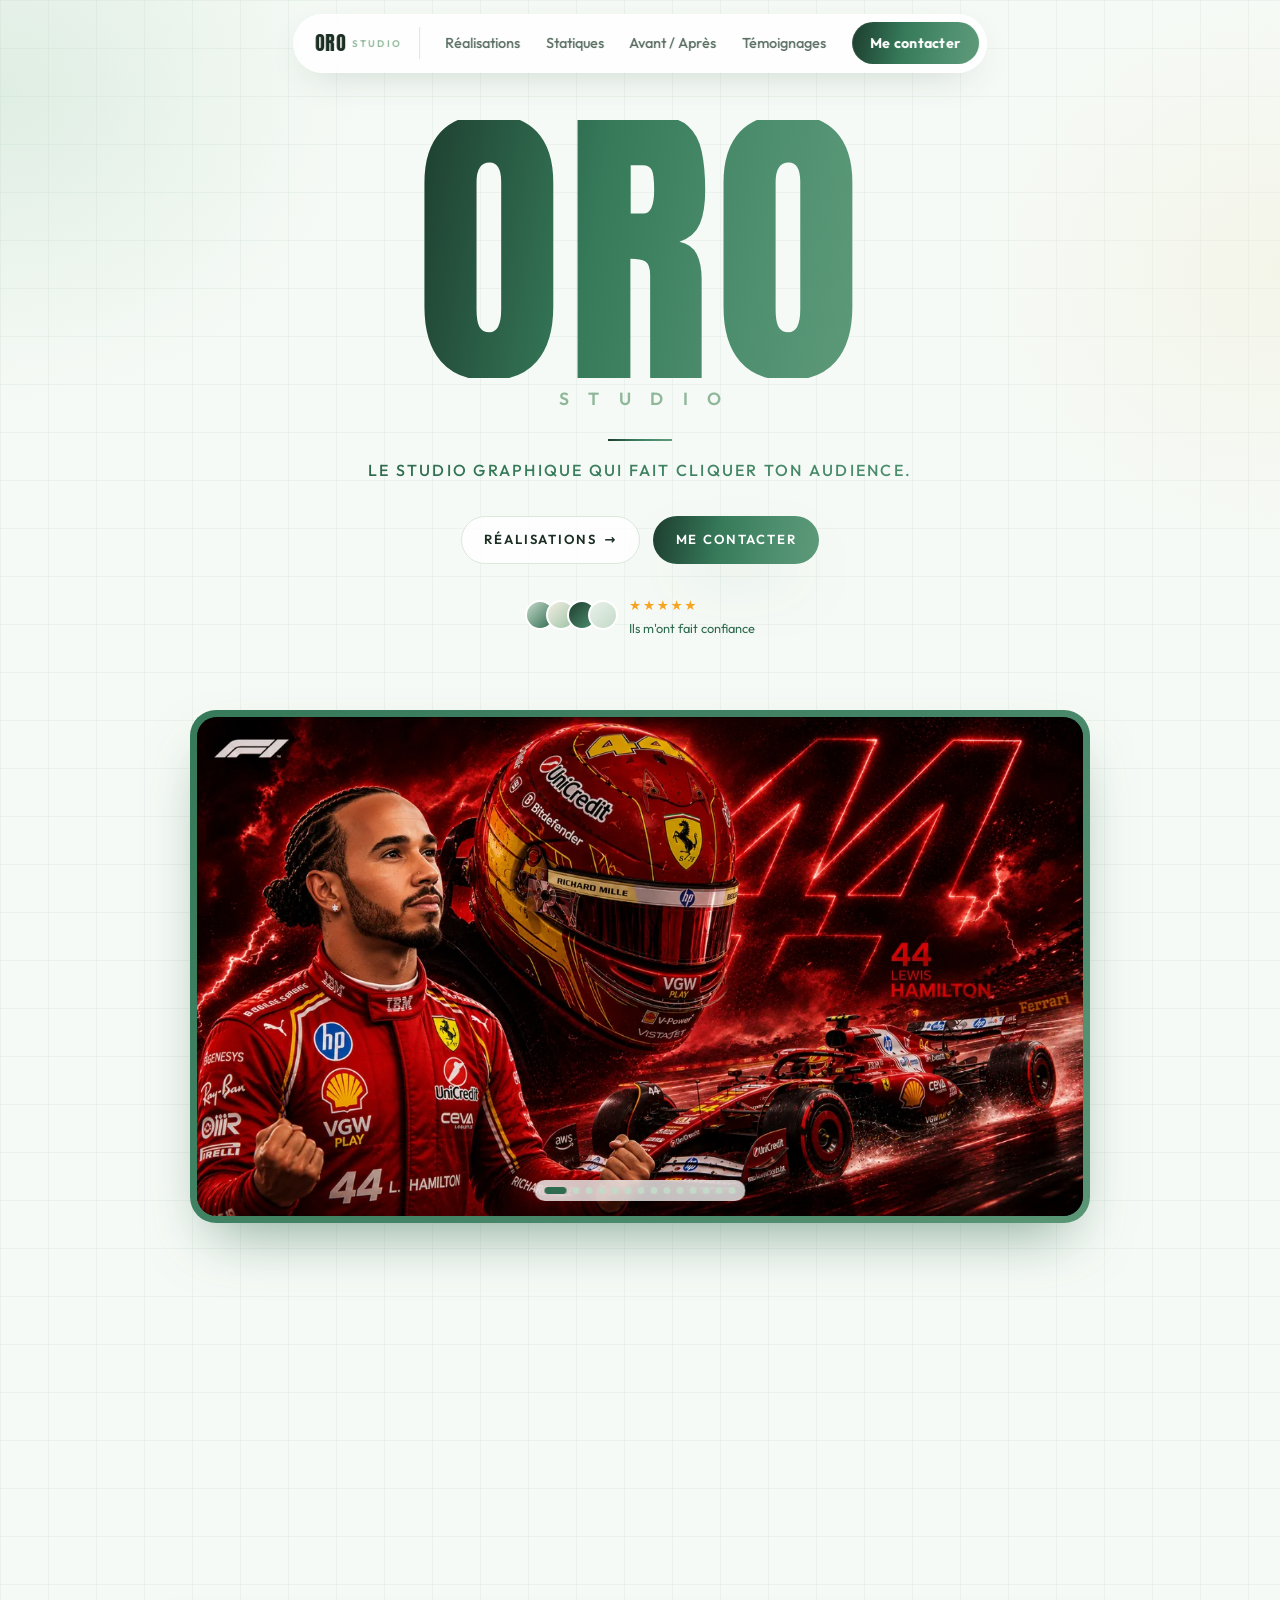
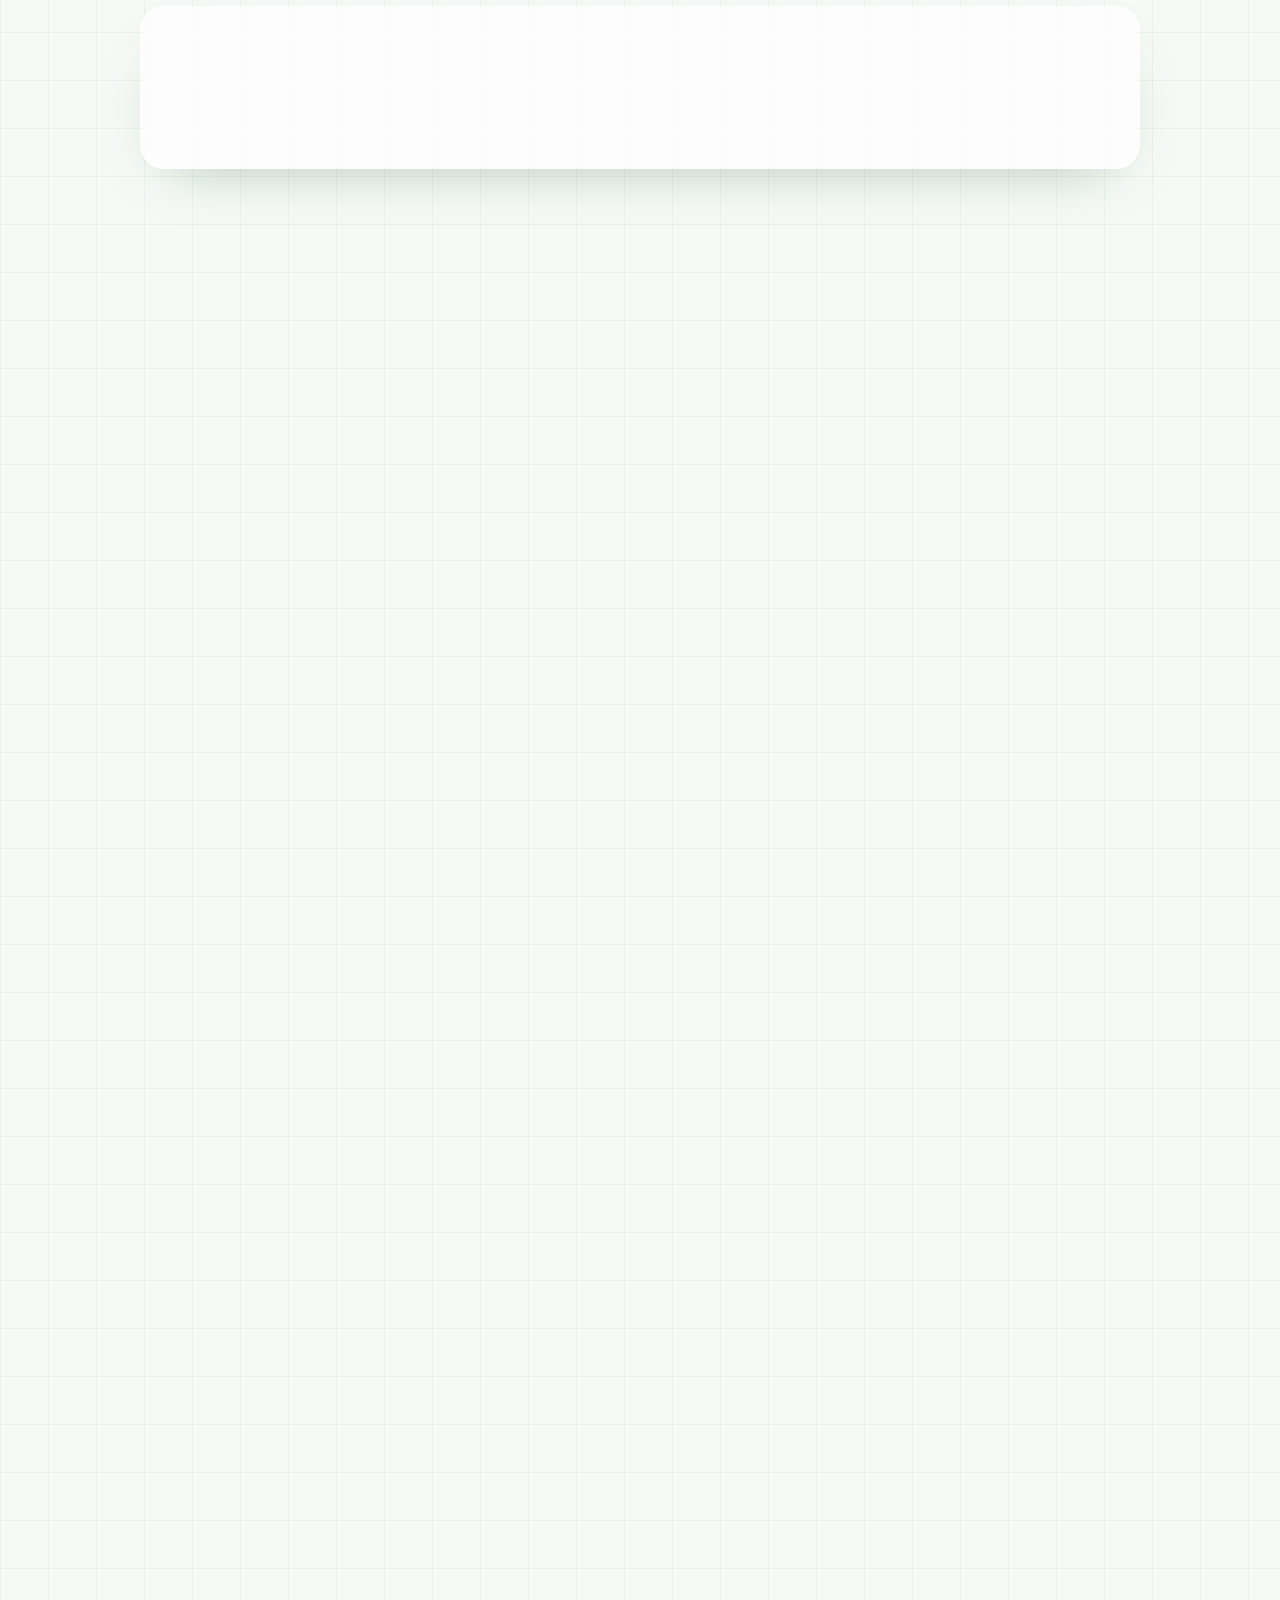
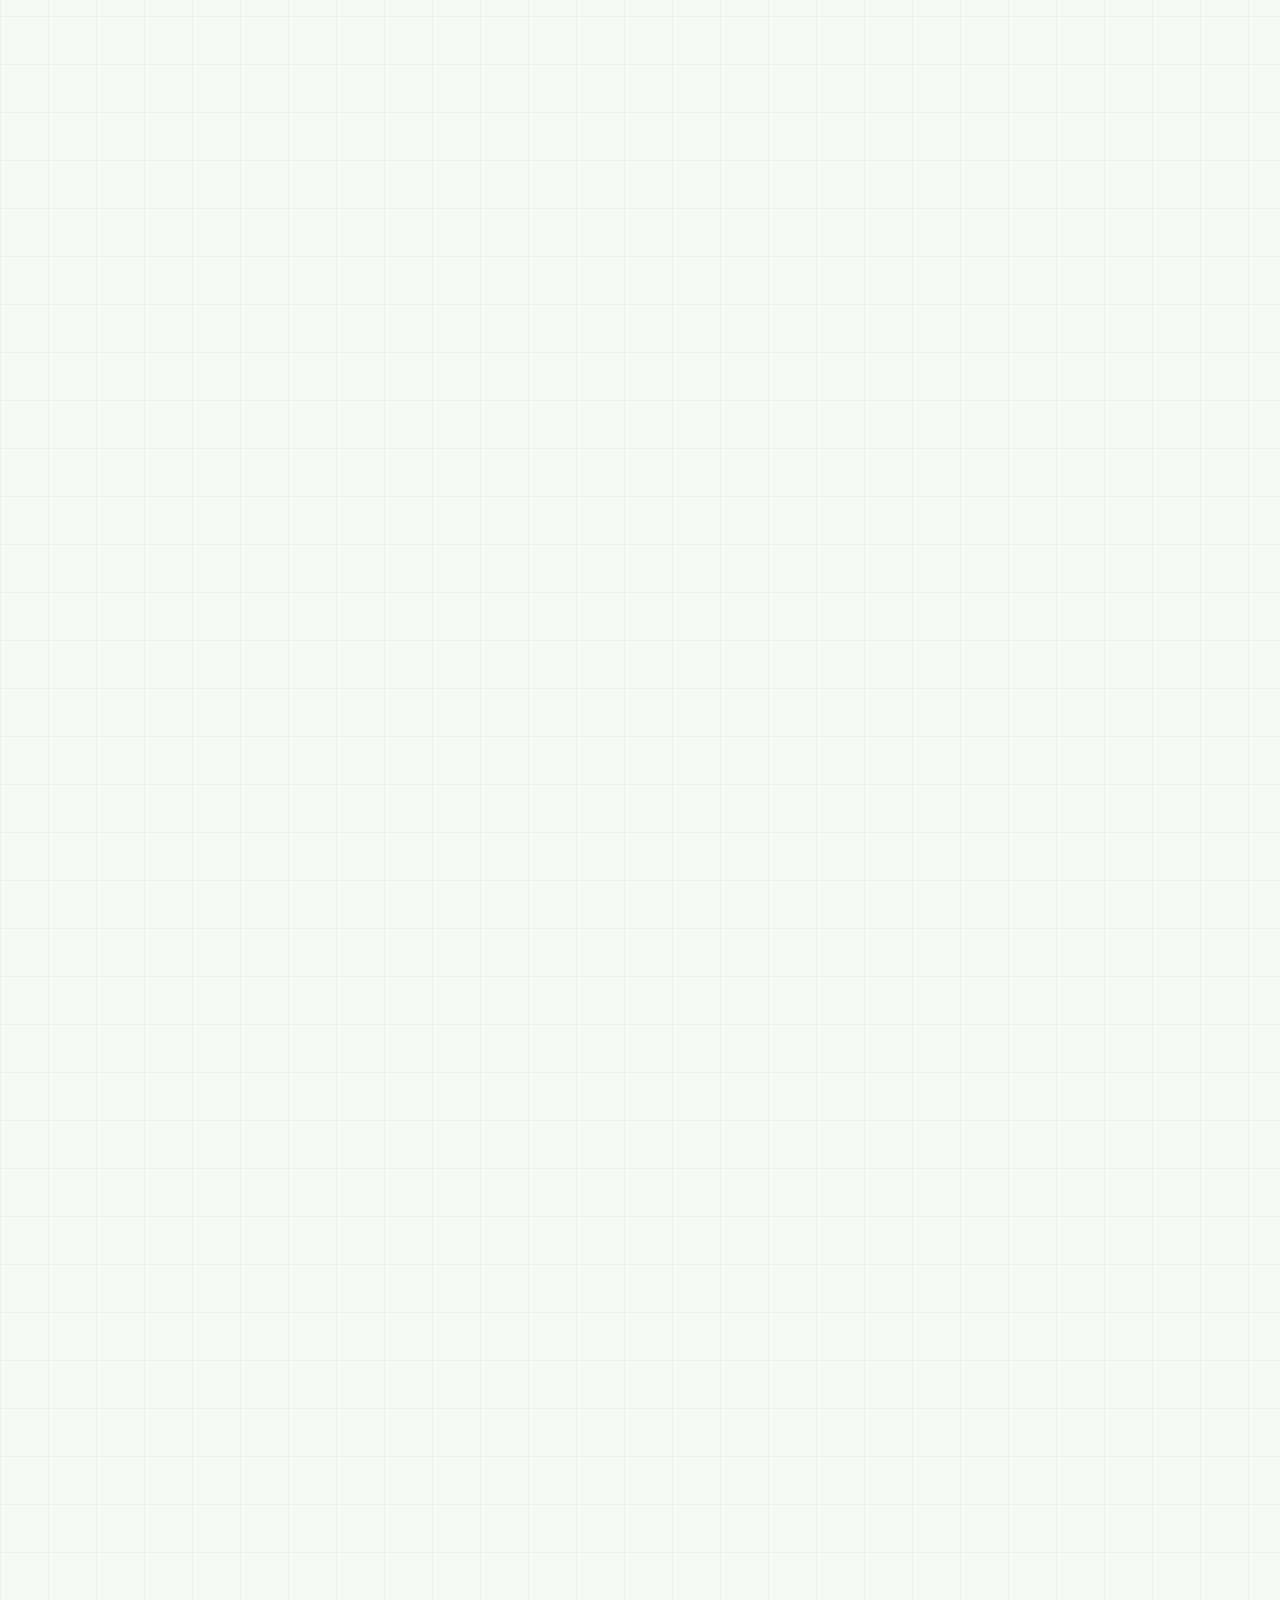
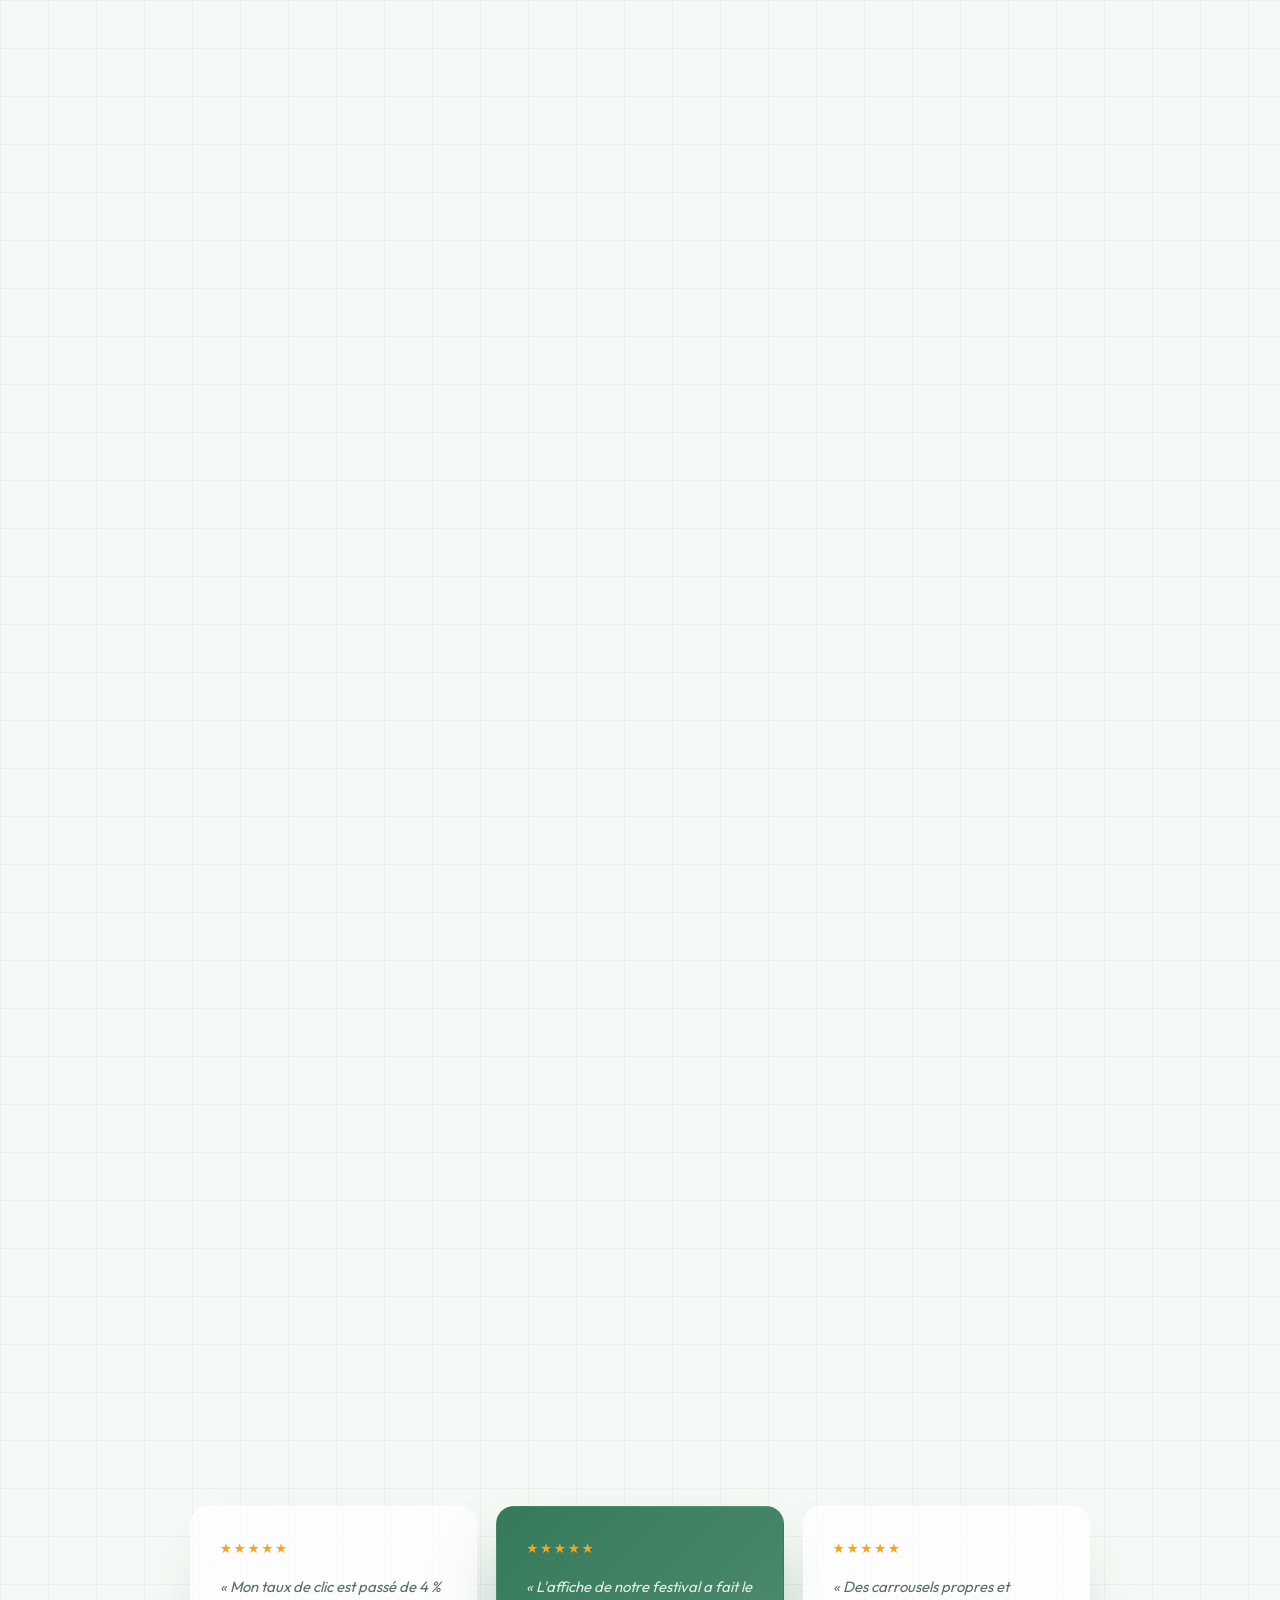
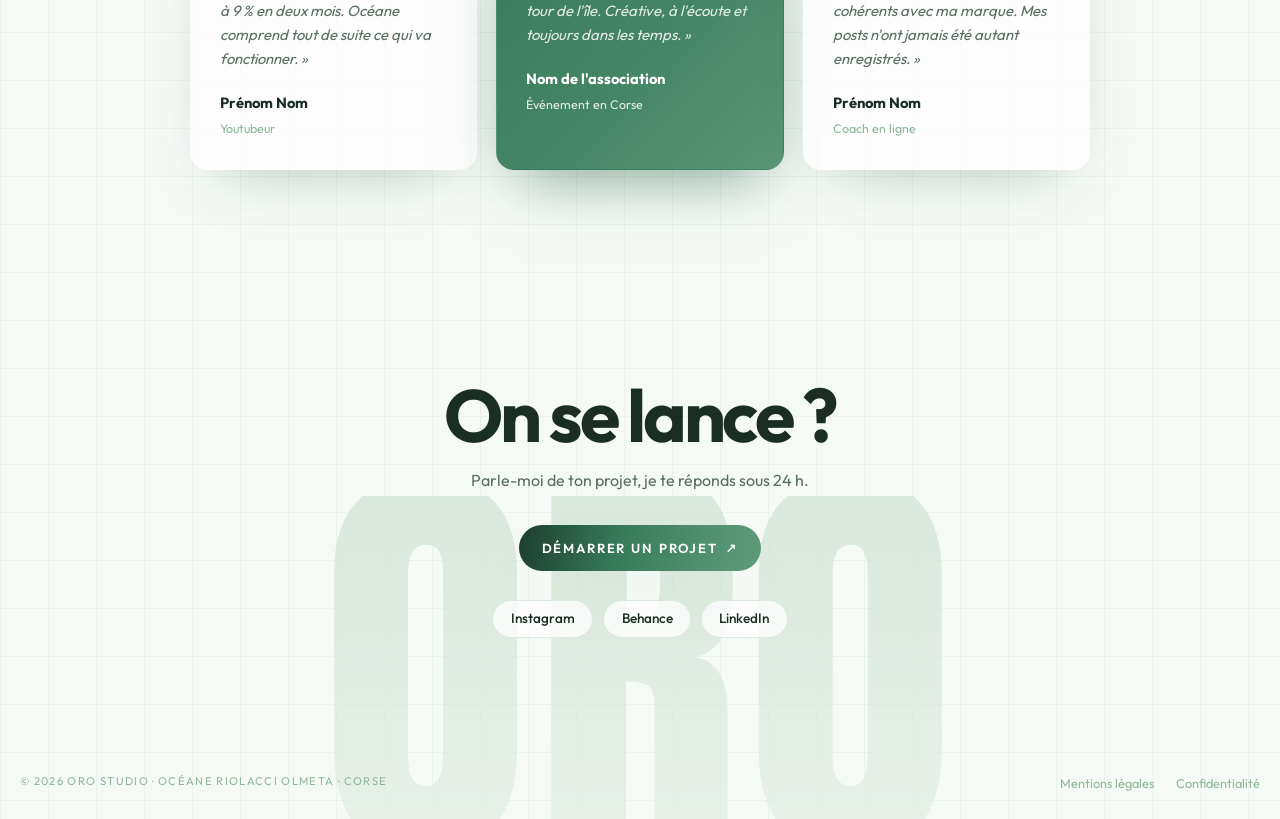
==== commit 001dc70a: "Avant/après miniatures Milei et MotoGP, ajout de la miniature Espagnol Co-Authored-By: Claude Opus 5" ====
--- a/index.html
+++ b/index.html
@@ -115,7 +115,7 @@
     <!-- Avant / Après -->
     <section class="section" id="avant-apres">
       <h2 class="section__title reveal">Avant / Après</h2>
-      <p class="section__sub reveal">Fais glisser le curseur pour voir la transformation, de la photo brute au visuel final.</p>
+      <p class="section__sub reveal">Fais glisser le curseur pour voir la transformation, du croquis ou du support d'origine au visuel final.</p>
       <div class="ba-tabs reveal" role="tablist">
         <button class="is-active" data-ba-tab="miniatures" role="tab">Miniatures</button>
         <button data-ba-tab="affiches" role="tab">Affiches</button>
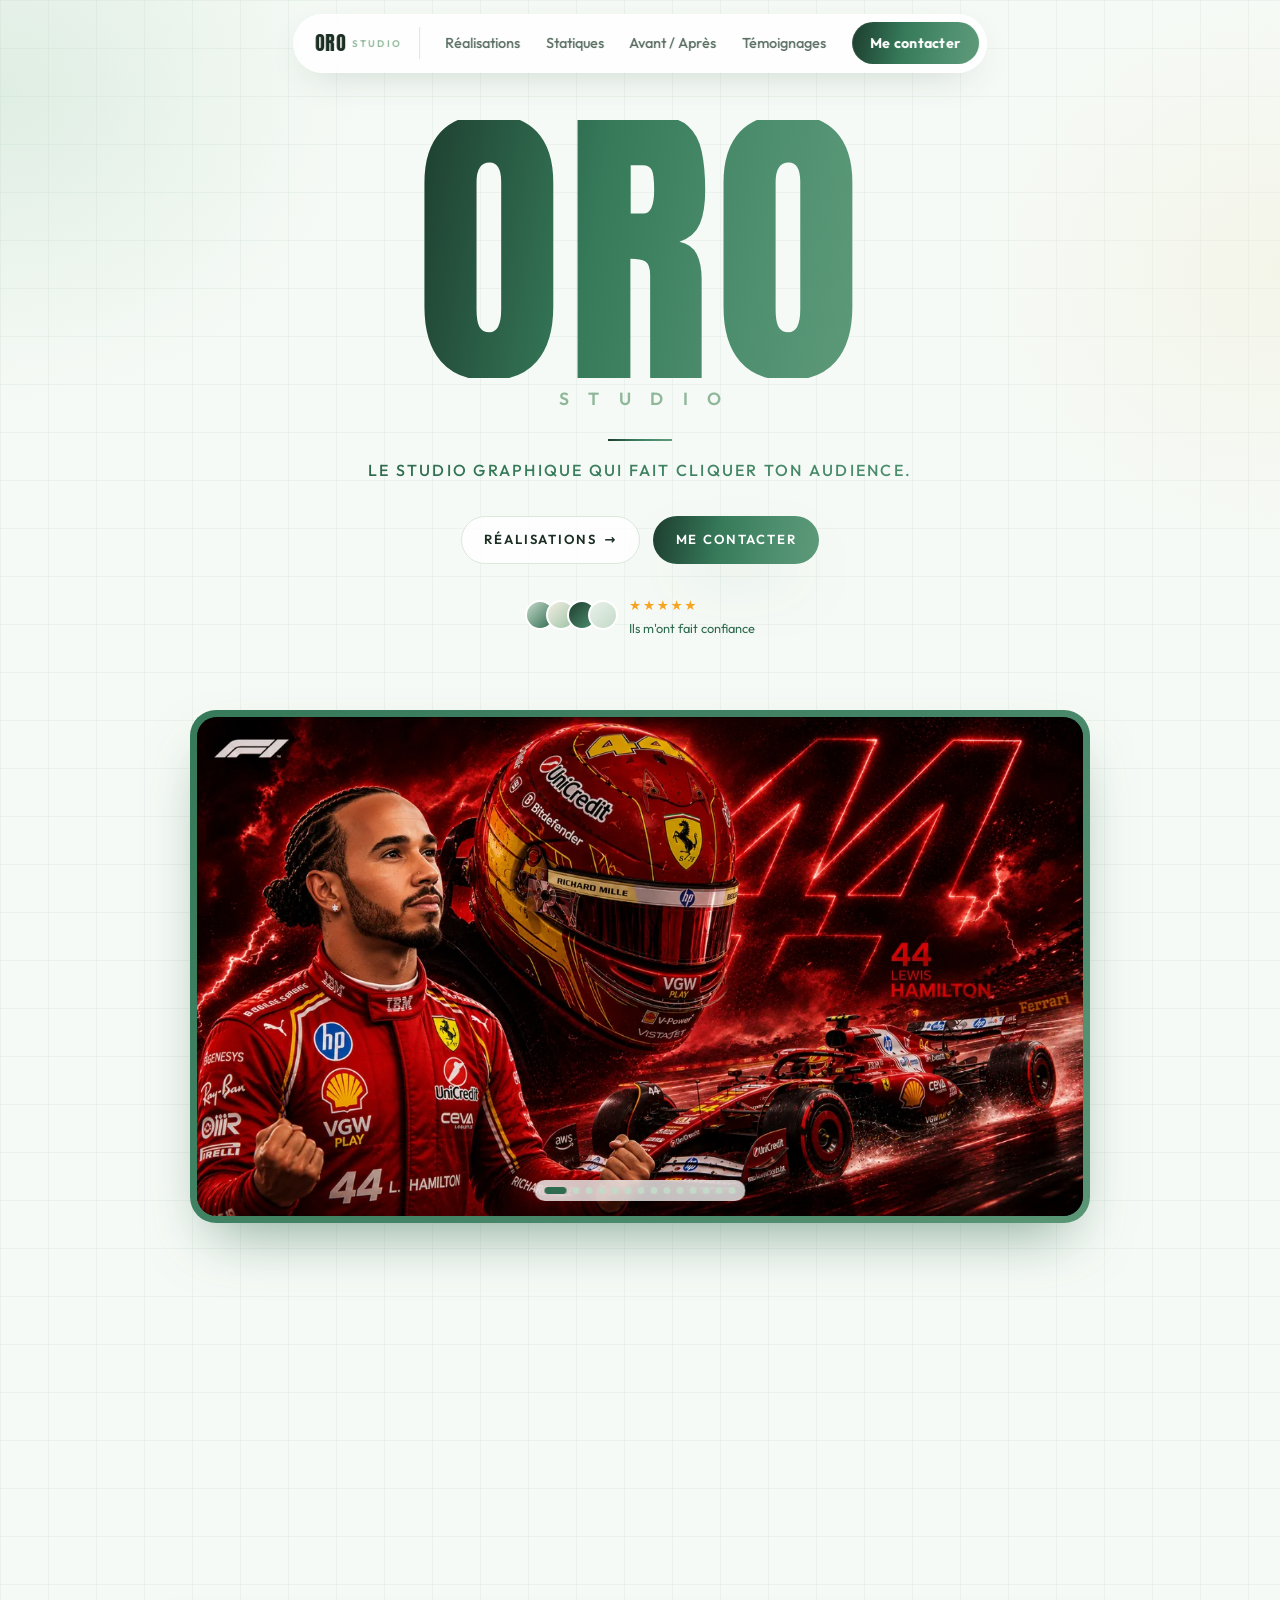
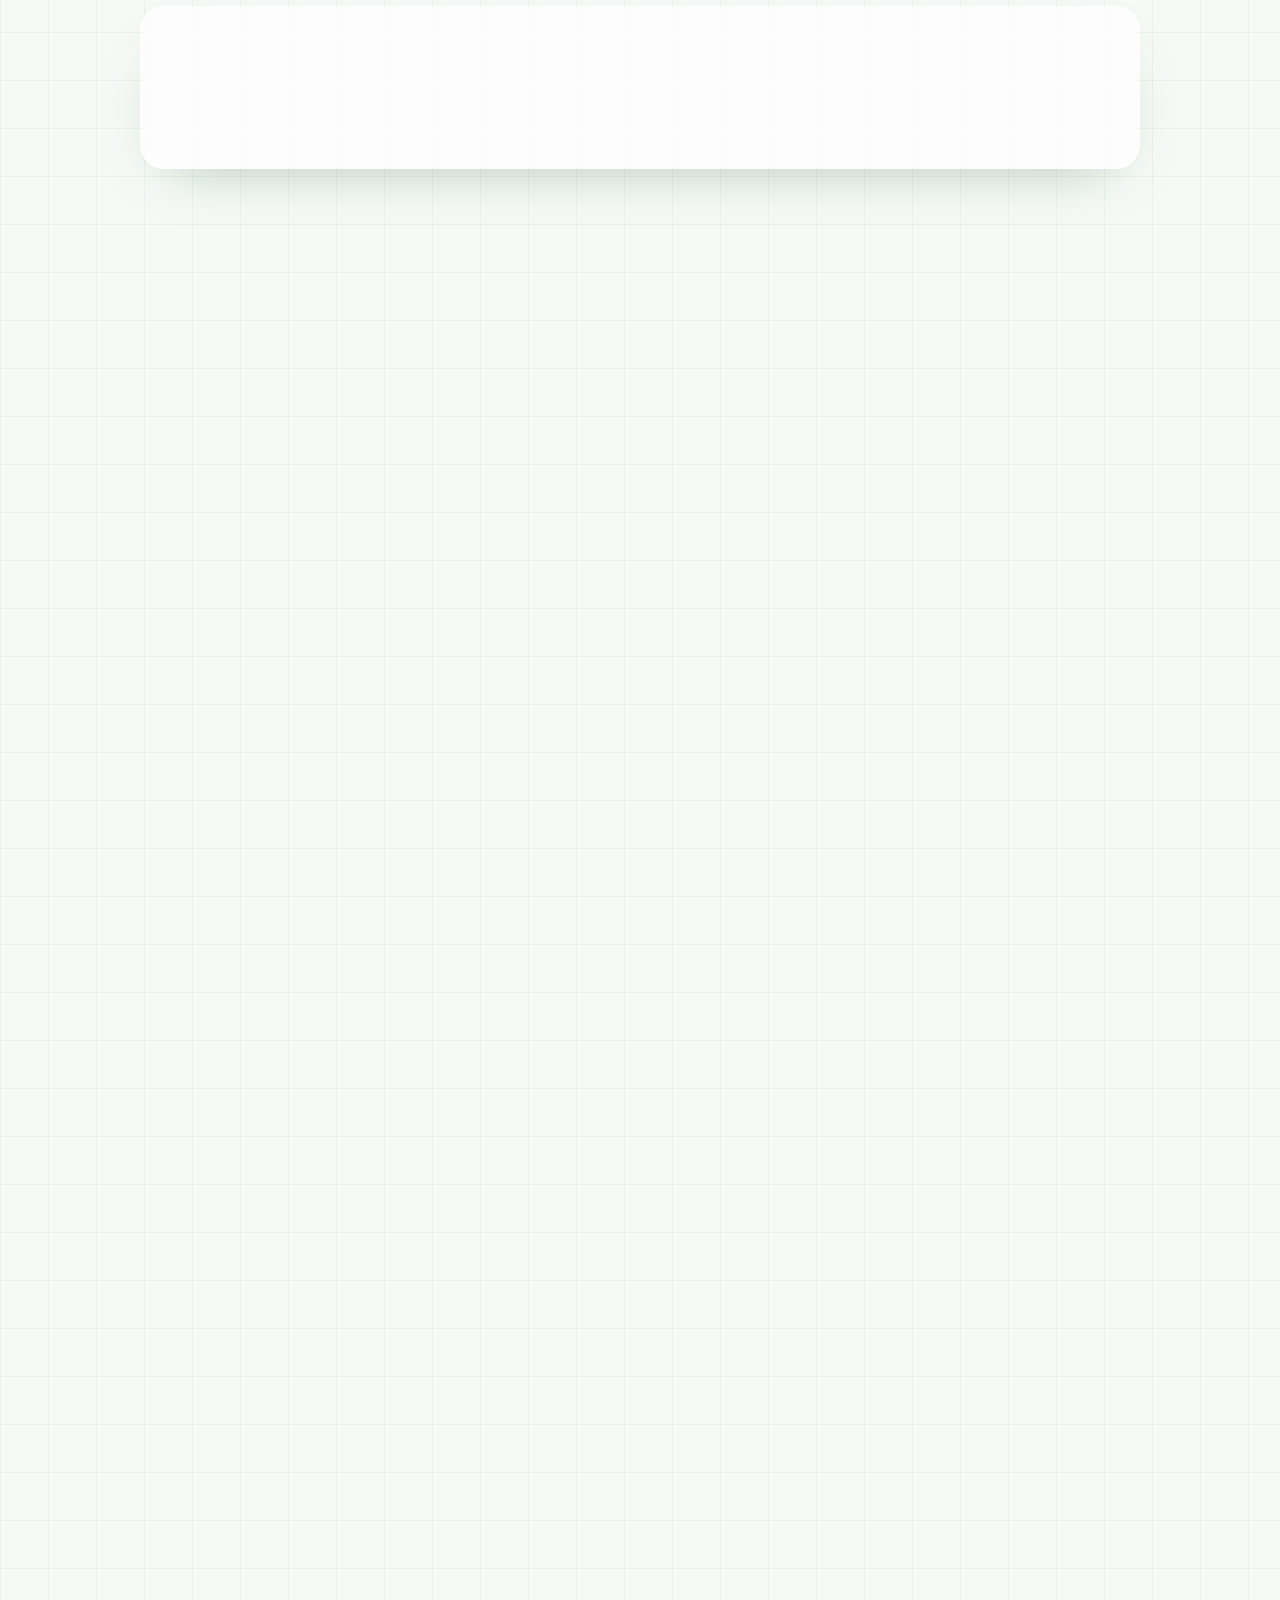
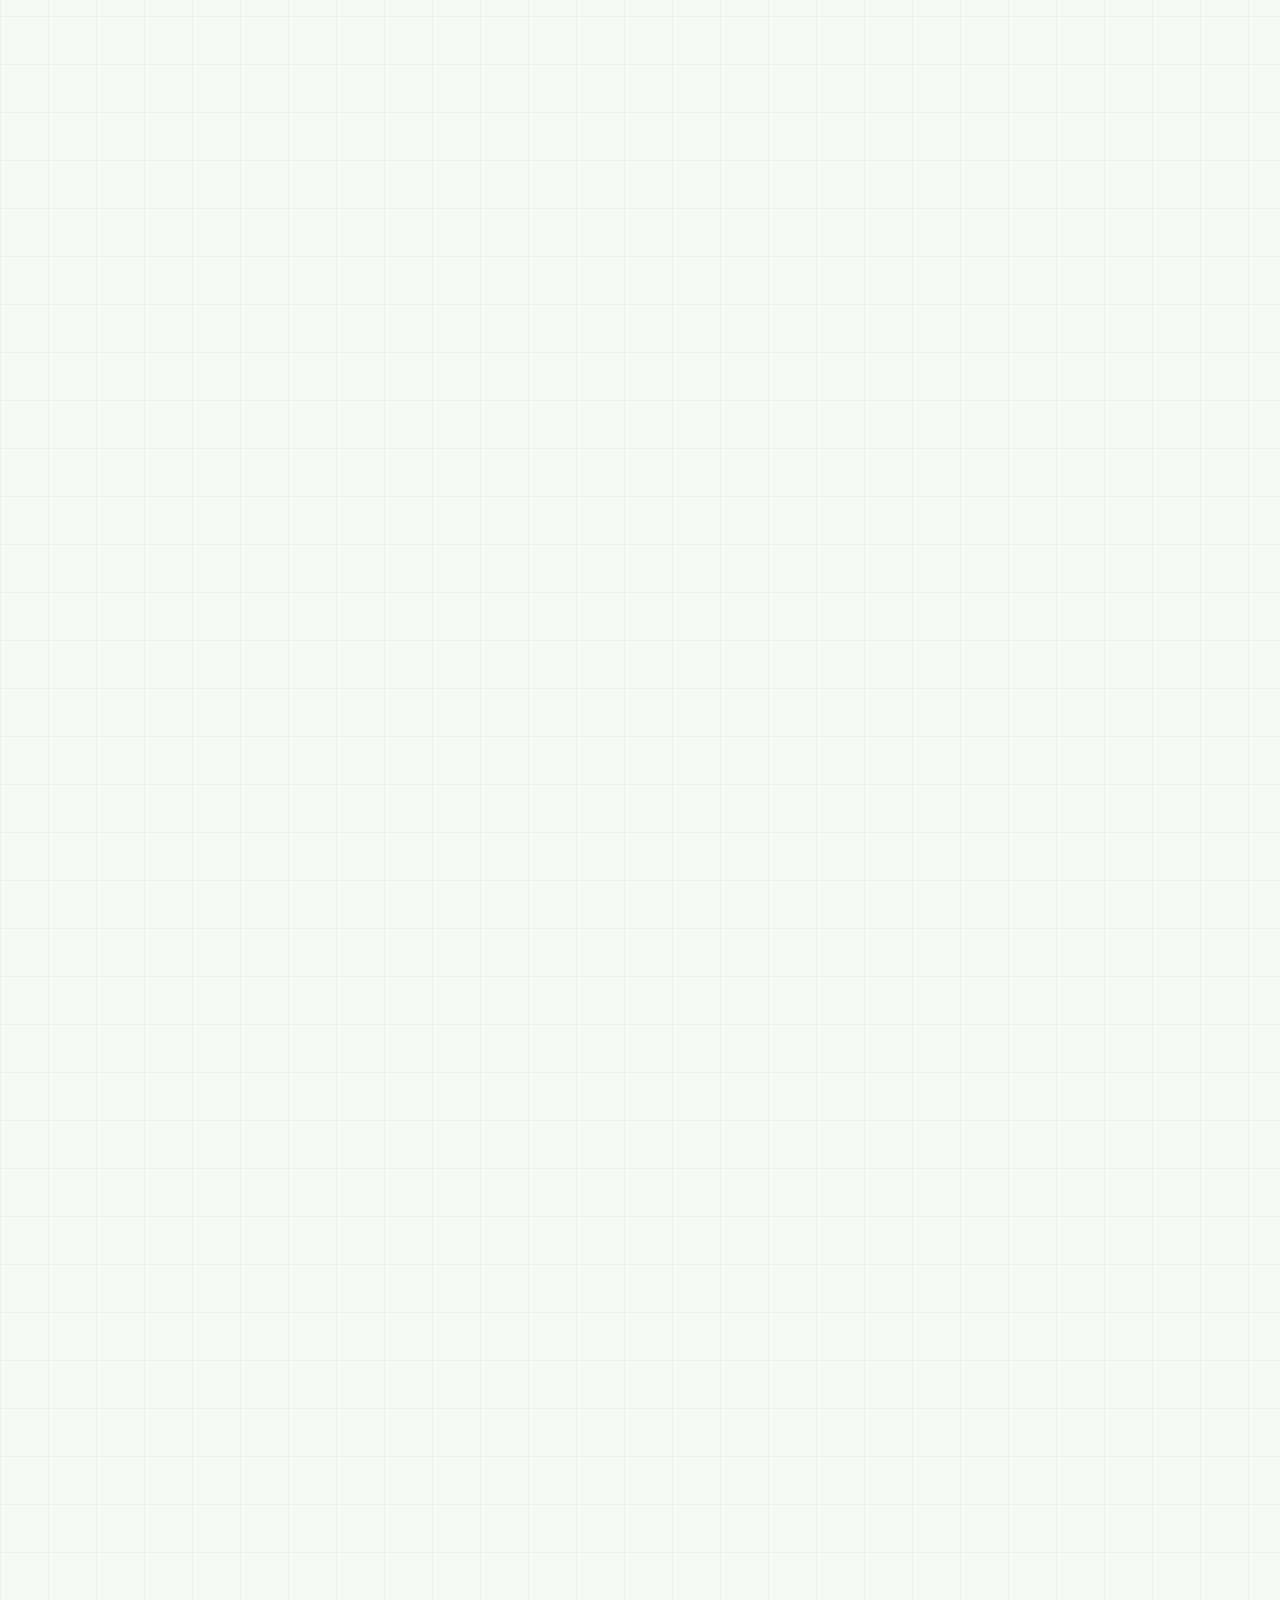
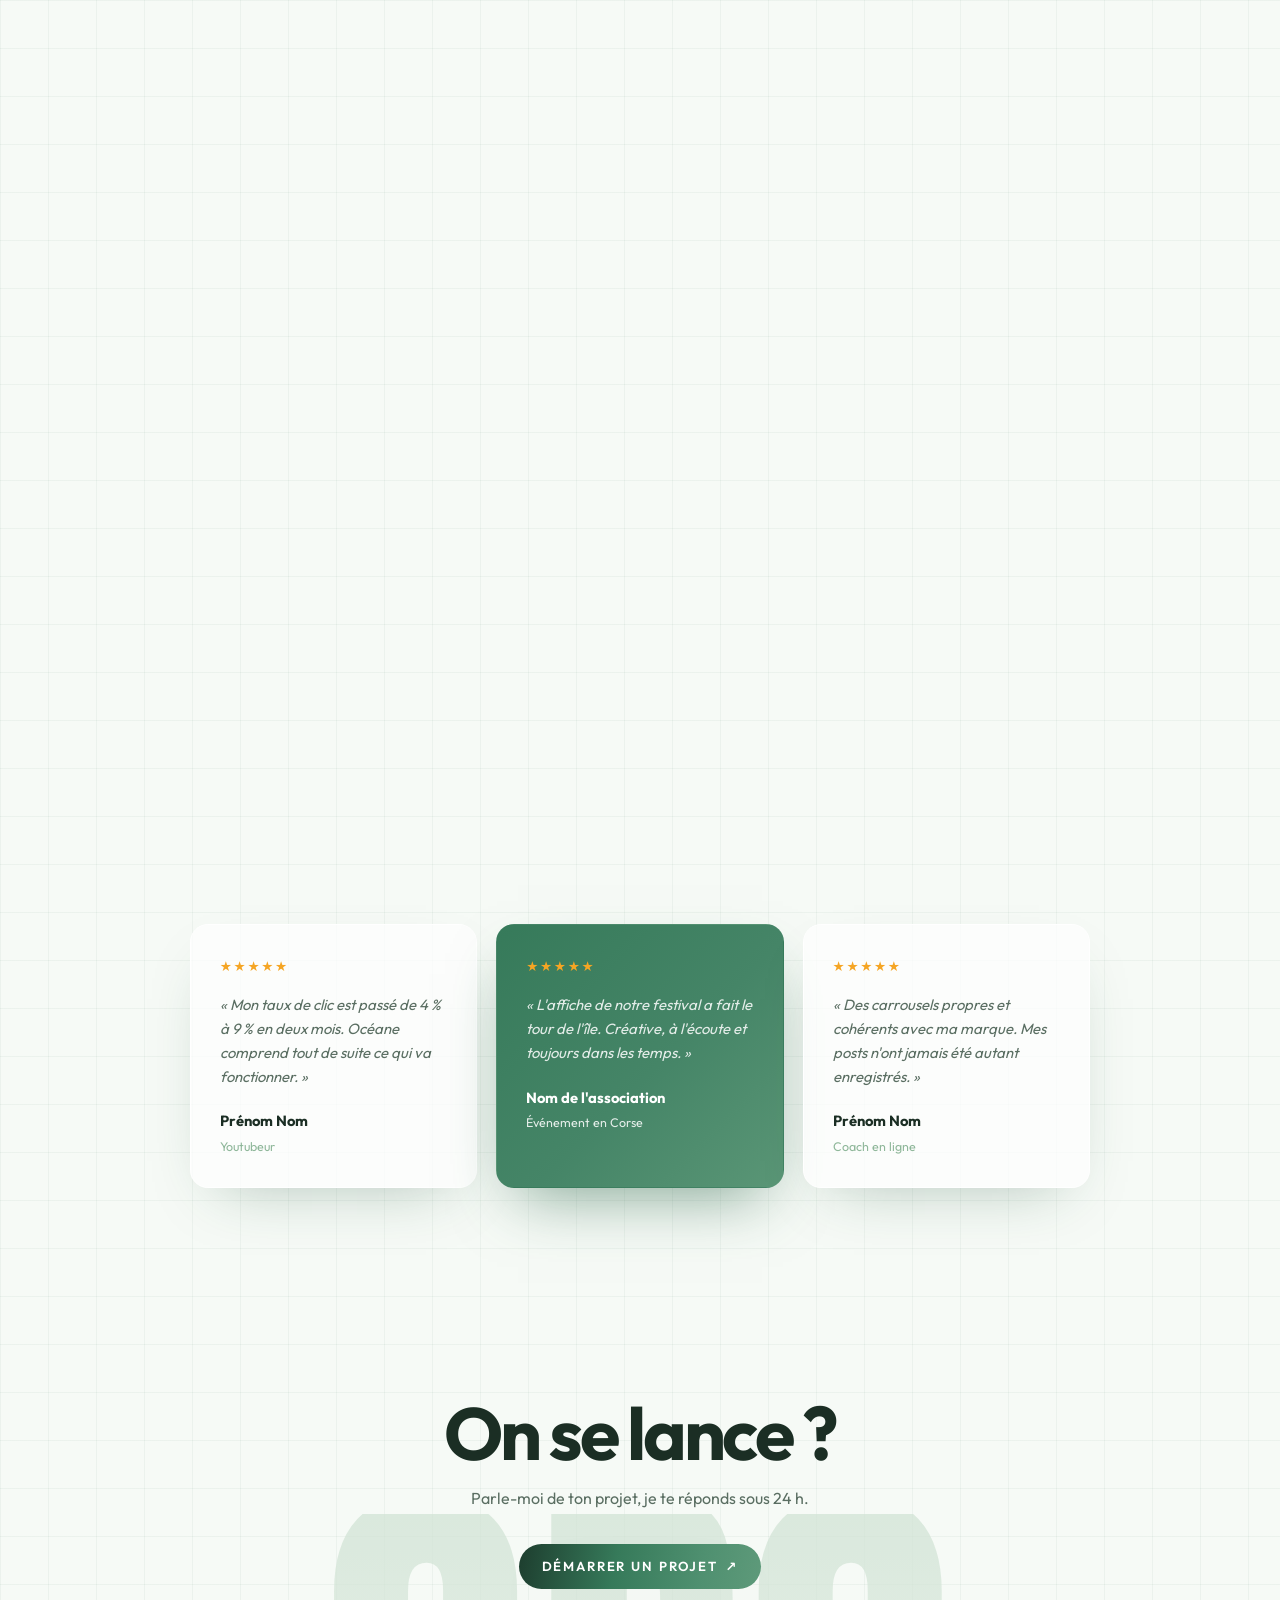
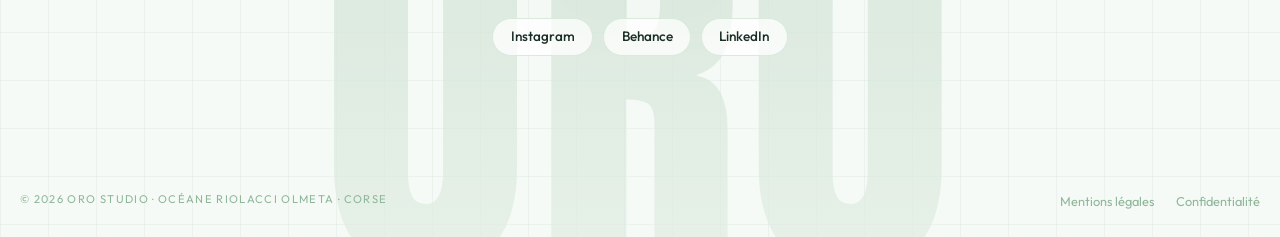
==== commit 5362ebcd: "Miniatures en grand carrousel encadré avec vignettes Co-Authored-By: Claude Opus 5.5 <noreply@anthro" ====
--- a/index.html
+++ b/index.html
@@ -81,7 +81,7 @@
           <h3>Des miniatures qui donnent envie de cliquer</h3>
           <p>Contraste, hiérarchie, émotion : chaque miniature est pensée pour ressortir dans le fil YouTube et faire grimper ton taux de clic, sur ordinateur comme sur mobile.</p>
         </div>
-        <div class="thumb-grid" data-grid="miniatures"></div>
+        <div class="mini-slider reveal" data-slider="miniatures"></div>
       </div>
 
       <div class="work work--reverse" id="carrousels">
--- a/style.css
+++ b/style.css
@@ -202,24 +202,49 @@
 .work__card h3 { margin-top: .9rem; font-size: clamp(1.5rem, 2.6vw, 1.95rem); font-weight: 600; letter-spacing: -.025em; line-height: 1.15; }
 .work__card p:last-child { margin-top: 1rem; color: var(--ink-soft); font-size: .95rem; font-weight: 300; }
 
-/* Miniatures : grille pleine taille, sans recadrage */
-.work--stack { grid-template-columns: 1fr; gap: 2rem; }
+/* Miniatures : grand carrousel encadré, pleine taille */
+.work.work--stack { grid-template-columns: minmax(0, 1fr); gap: 2rem; }
 .work--stack .work__card { max-width: 720px; }
-.thumb-grid { display: grid; grid-template-columns: repeat(3, 1fr); gap: 1.6rem 1.2rem; }
-.thumb { all: unset; display: block; cursor: zoom-in; }
-.thumb__img {
-  display: block; aspect-ratio: 16 / 9; border-radius: 12px; overflow: hidden; background: var(--amande-200);
-  box-shadow: 0 18px 40px -24px rgba(20, 50, 35, .55);
-  transition: transform .4s var(--ease), box-shadow .4s var(--ease);
-}
-.thumb__img img { width: 100%; height: 100%; object-fit: contain; display: block; }
-.thumb:hover .thumb__img, .thumb:focus-visible .thumb__img { transform: translateY(-4px); box-shadow: var(--shadow-strong); }
-.thumb:focus-visible .thumb__img { outline: 3px solid var(--accent); outline-offset: 3px; }
-.thumb__meta { display: flex; justify-content: space-between; align-items: baseline; gap: .8rem; margin-top: .7rem; padding: 0 .2rem; }
-.thumb__meta b { font-weight: 600; font-size: .95rem; }
-.thumb__meta small { font-size: .8rem; color: var(--amande-400); white-space: nowrap; }
-@media (max-width: 900px) { .thumb-grid { grid-template-columns: repeat(2, 1fr); } }
-@media (max-width: 560px) { .thumb-grid { grid-template-columns: 1fr; } }
+.mini-slider { width: min(960px, 100%); min-width: 0; margin: 0 auto; }
+.mini-slider__frame {
+  position: relative; padding: 7px; border-radius: 26px;
+  background: var(--grad-soft); box-shadow: var(--shadow-strong);
+}
+.mini-slider__screen { position: relative; aspect-ratio: 16 / 9; border-radius: 20px; overflow: hidden; background: var(--ink); cursor: zoom-in; }
+.mini-slider__slide { position: absolute; inset: 0; opacity: 0; transition: opacity .6s var(--ease); pointer-events: none; }
+.mini-slider__slide.is-active { opacity: 1; pointer-events: auto; }
+.mini-slider__slide img { width: 100%; height: 100%; object-fit: contain; display: block; }
+.mini-slider__arrow {
+  position: absolute; top: 50%; transform: translateY(-50%); z-index: 2;
+  width: 46px; height: 46px; border-radius: 50%; border: 0; cursor: pointer;
+  background: rgba(255, 255, 255, .85); color: var(--ink); font-size: 1.1rem;
+  box-shadow: 0 8px 20px -8px rgba(0, 0, 0, .4); transition: background .2s, color .2s, transform .2s;
+}
+.mini-slider__arrow:hover { background: var(--accent); color: var(--white); }
+.mini-slider__arrow--prev { left: 18px; }
+.mini-slider__arrow--next { right: 18px; }
+.mini-slider__dots {
+  position: absolute; bottom: 20px; left: 50%; transform: translateX(-50%); z-index: 2;
+  display: flex; gap: 6px; padding: 7px 10px; border-radius: 999px; background: rgba(255, 255, 255, .75); backdrop-filter: blur(8px);
+}
+.mini-slider__dots button { width: 7px; height: 7px; padding: 0; border: 0; border-radius: 999px; background: var(--amande-300); cursor: pointer; transition: width .3s, background .3s; }
+.mini-slider__dots button.is-active { width: 22px; background: var(--accent); }
+.mini-slider__caption { display: flex; justify-content: space-between; align-items: baseline; gap: 1rem; margin-top: 1rem; padding: 0 .4rem; }
+.mini-slider__caption b { font-weight: 600; font-size: 1.05rem; }
+.mini-slider__caption span { font-size: .85rem; color: var(--amande-400); white-space: nowrap; }
+.mini-slider__thumbs { display: flex; gap: .7rem; margin-top: 1rem; padding: 4px 4px 10px; overflow-x: auto; scrollbar-width: thin; scrollbar-color: var(--amande-300) transparent; }
+.mini-slider__thumbs button {
+  flex: 0 0 132px; aspect-ratio: 16 / 9; padding: 0; border: 2px solid transparent; border-radius: 10px; overflow: hidden;
+  background: none; cursor: pointer; opacity: .55; transition: opacity .25s, border-color .25s;
+}
+.mini-slider__thumbs button.is-active, .mini-slider__thumbs button:hover { opacity: 1; border-color: var(--accent); }
+.mini-slider__thumbs img { width: 100%; height: 100%; object-fit: cover; display: block; }
+@media (max-width: 640px) {
+  .mini-slider__arrow { width: 38px; height: 38px; font-size: .95rem; }
+  .mini-slider__arrow--prev { left: 10px; } .mini-slider__arrow--next { right: 10px; }
+  .mini-slider__dots { display: none; }
+  .mini-slider__thumbs button { flex-basis: 104px; }
+}
 
 /* Coverflow 3D */
 .coverflow { position: relative; min-width: 0; perspective: 1100px; user-select: none; touch-action: pan-y; }
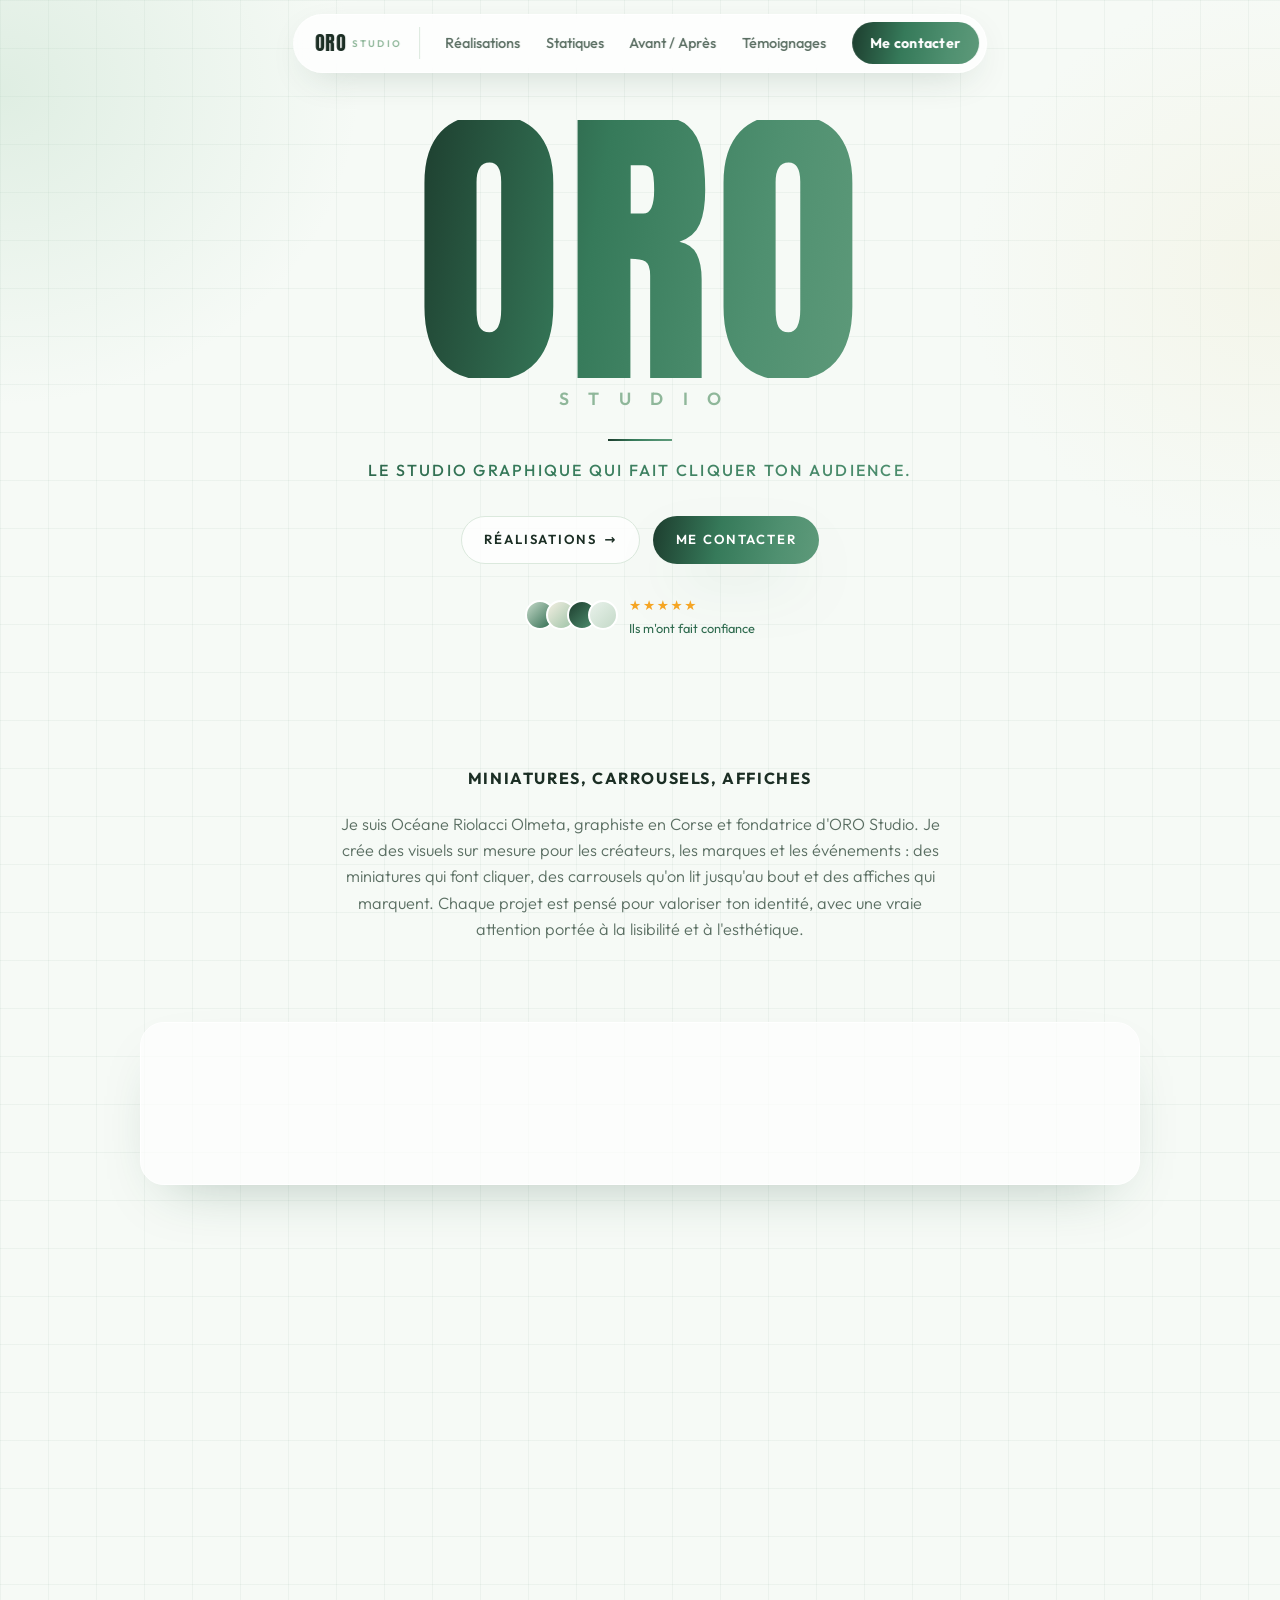
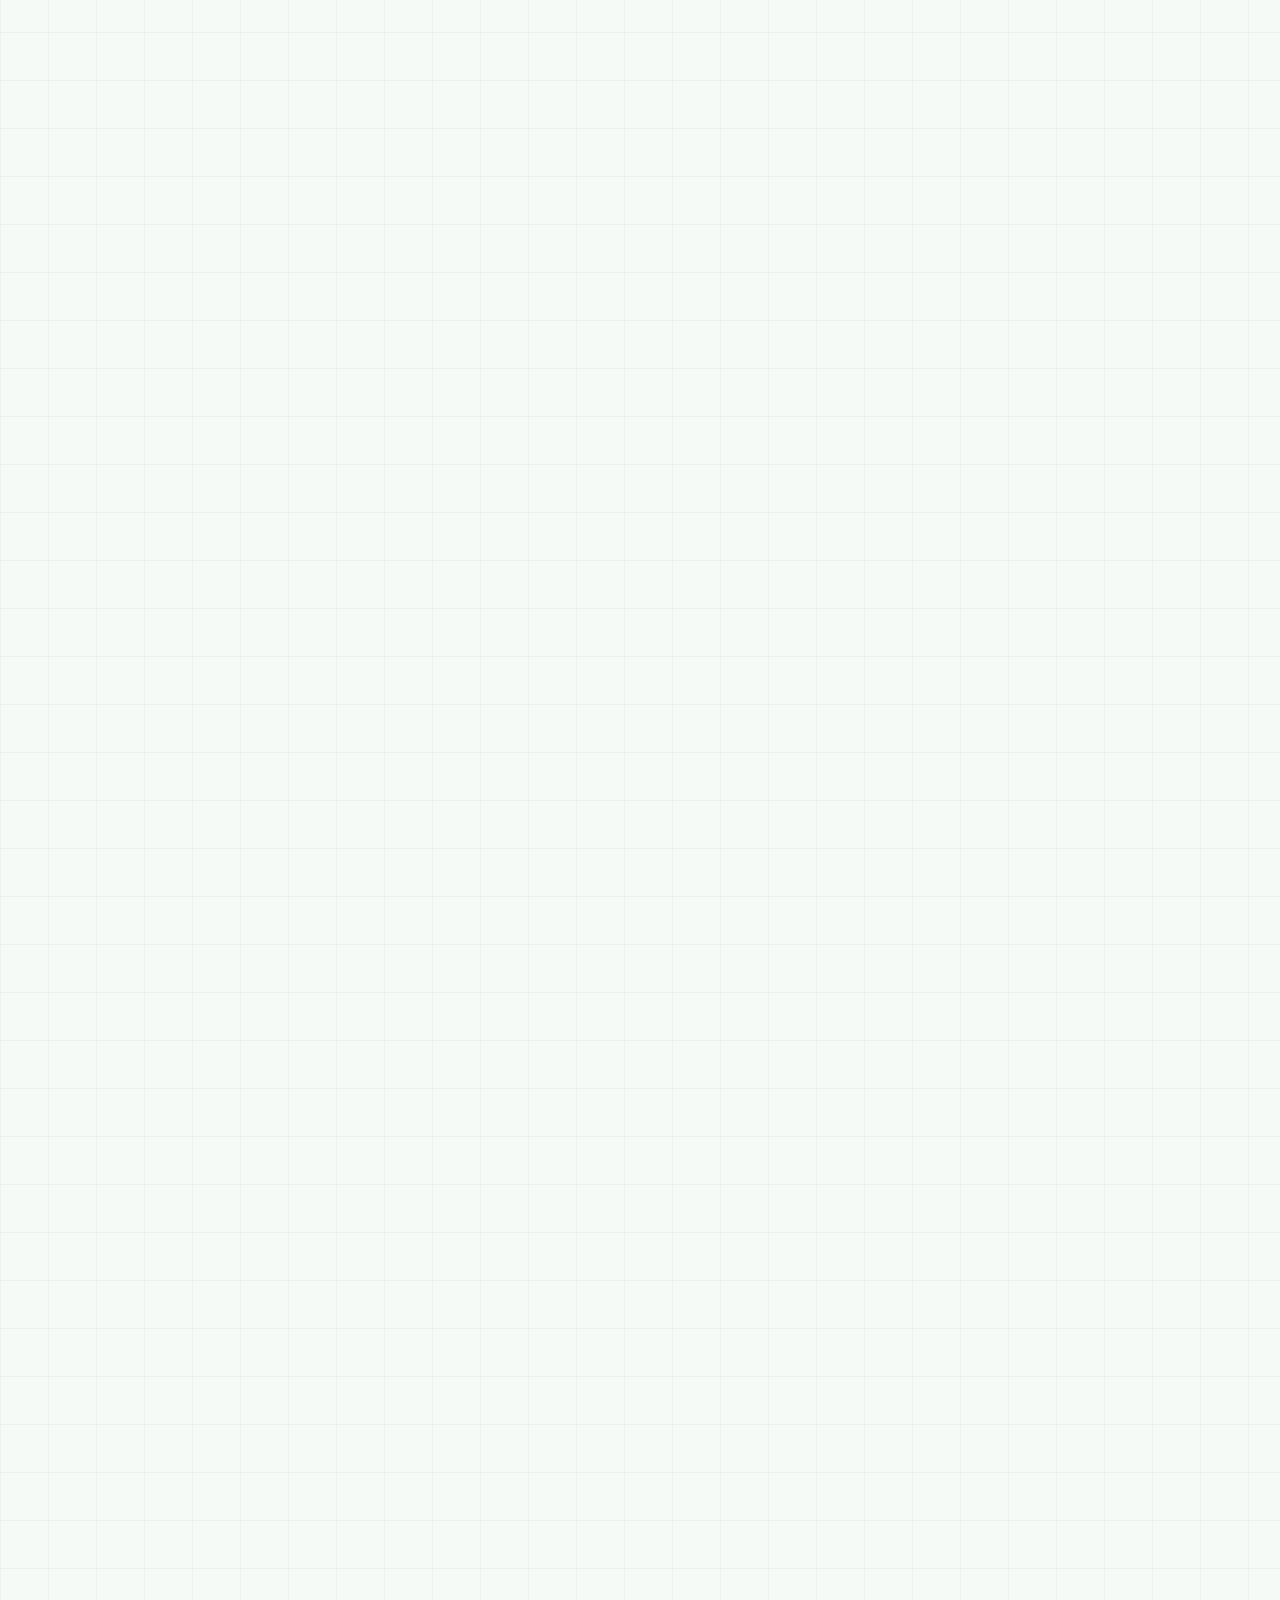
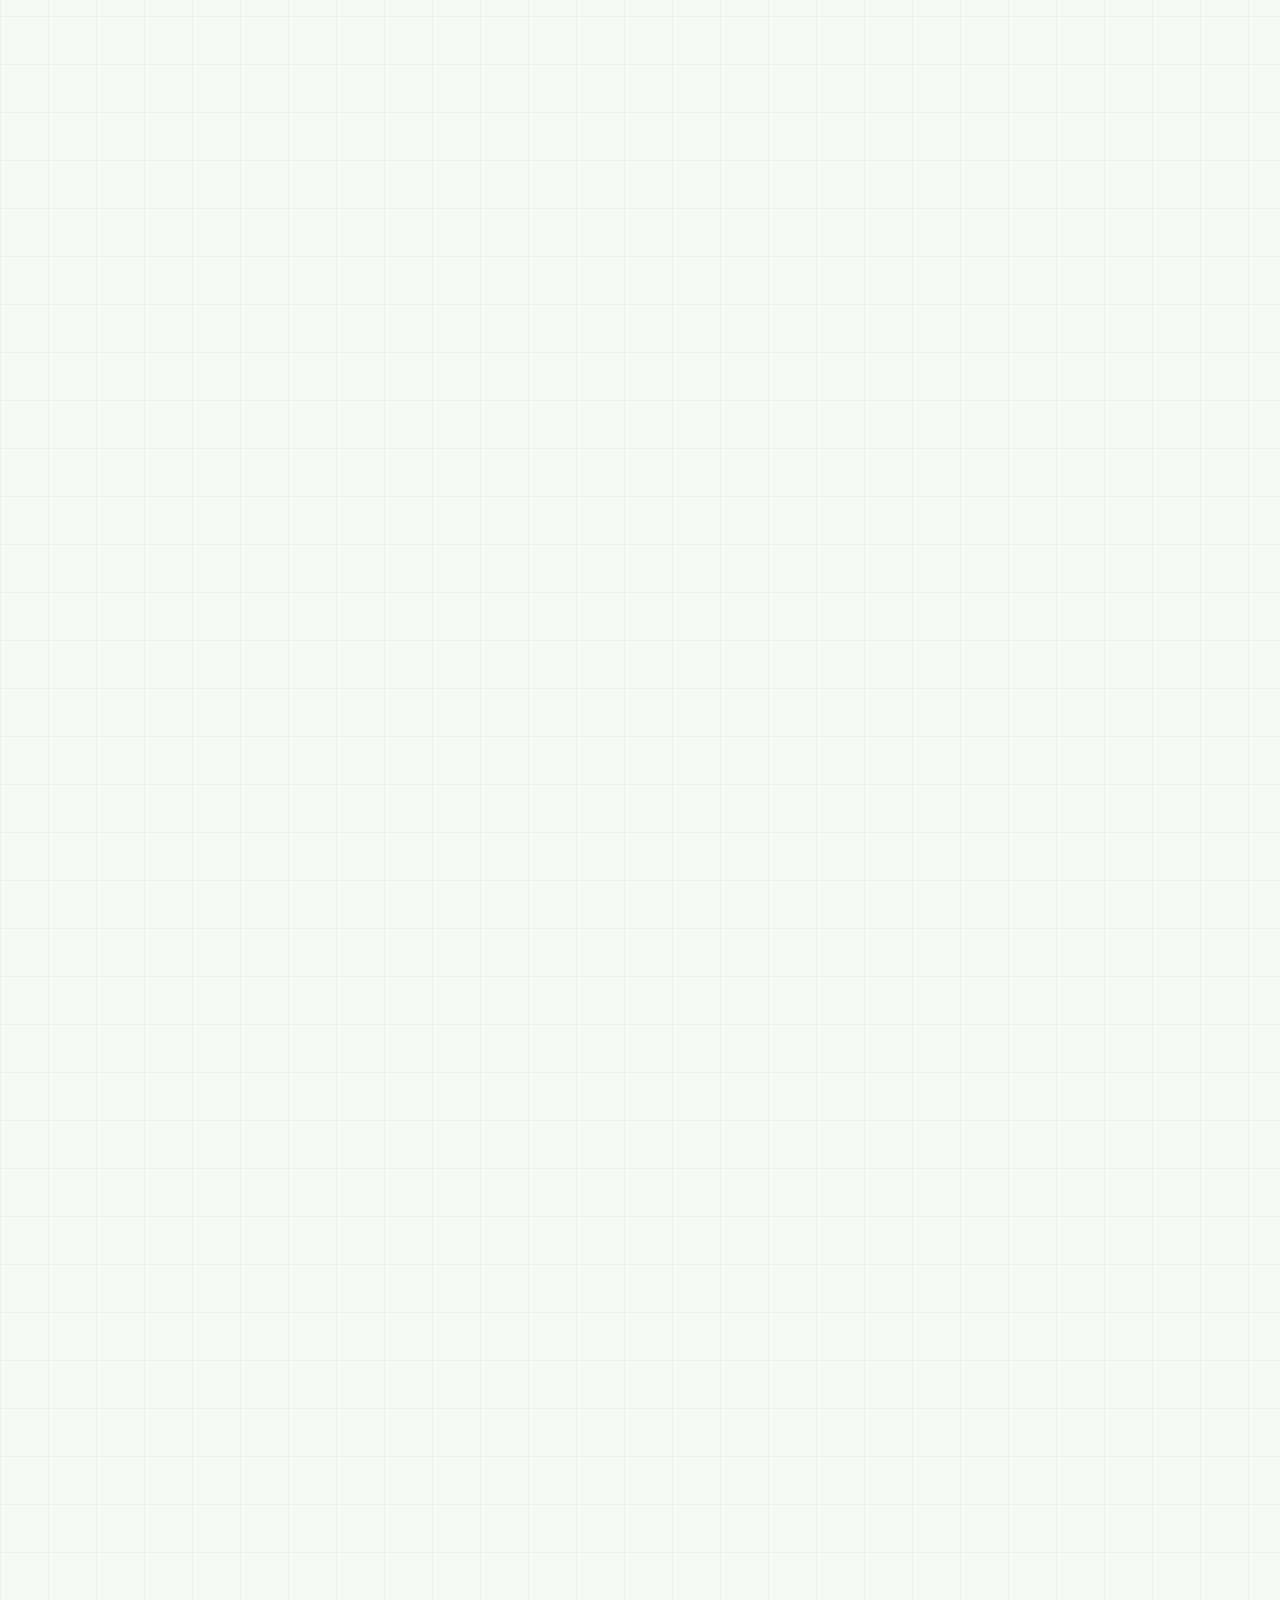
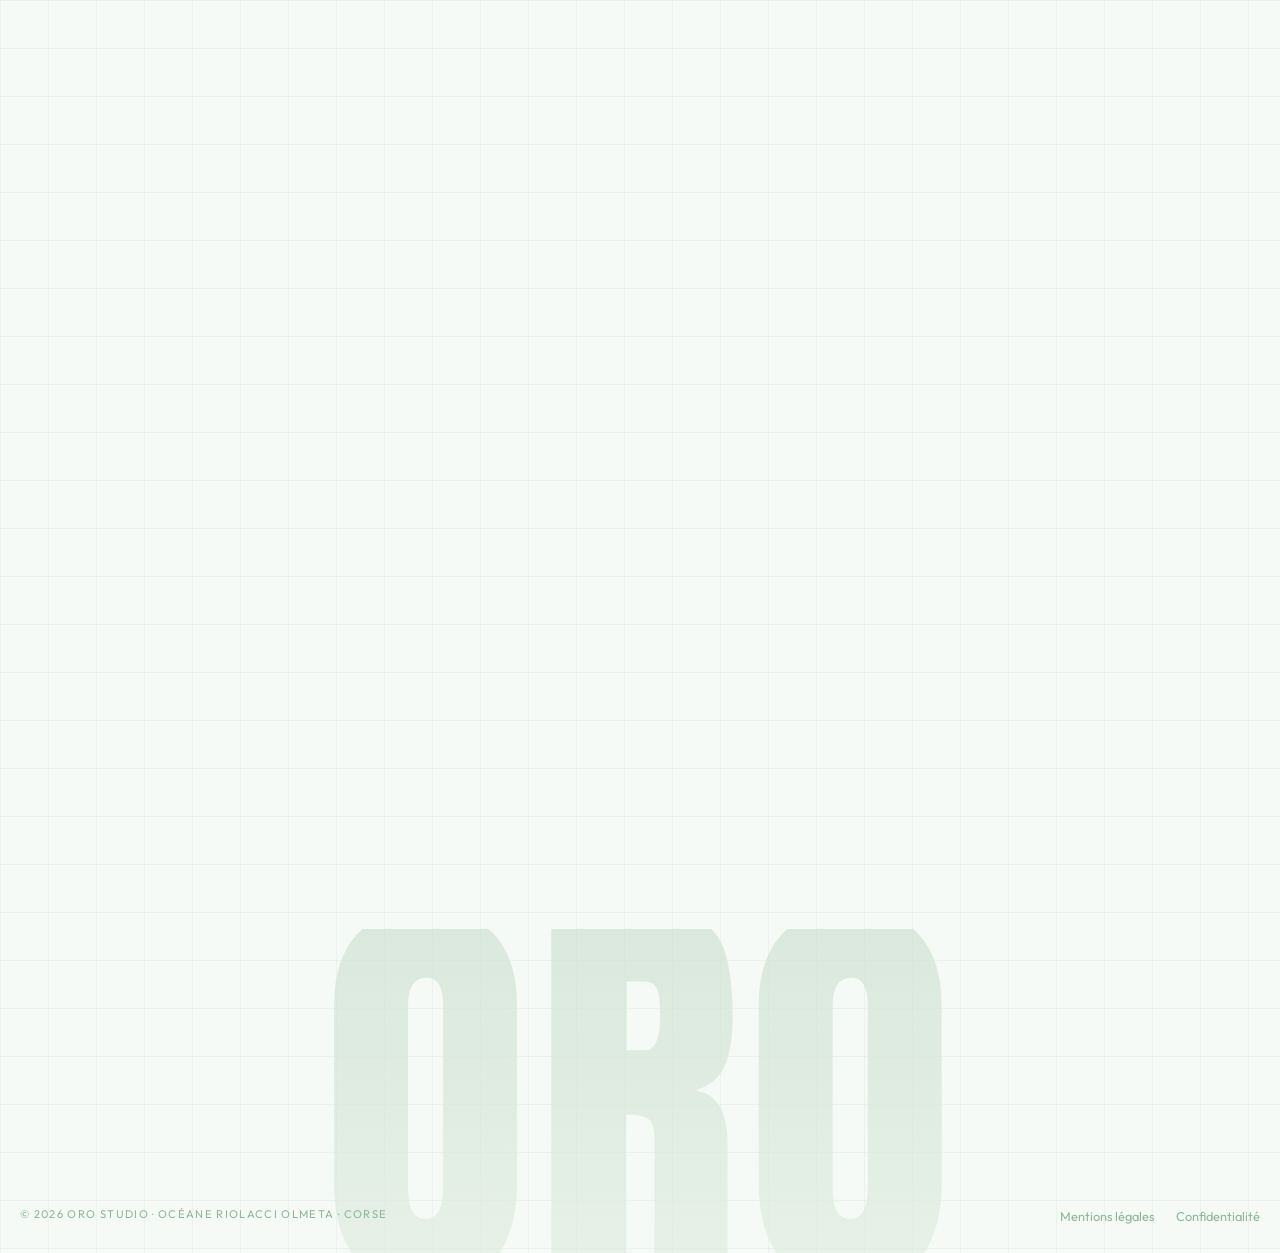
==== commit 3d297b1c: "Retrait du carrousel du haut de page Co-Authored-By: Claude Opus 5.5 <noreply@anthropic.com> Claude-" ====
--- a/index.html
+++ b/index.html
@@ -43,12 +43,6 @@
       <div class="trust reveal">
         <span class="avatars"><i></i><i></i><i></i><i></i></span>
         <div><span class="stars">★★★★★</span><small>Ils m'ont fait confiance</small></div>
-      </div>
-
-      <!-- Showreel -->
-      <div class="showreel reveal" id="showreel">
-        <div class="showreel__screen"></div>
-        <div class="showreel__dots"></div>
       </div>
     </section>
 
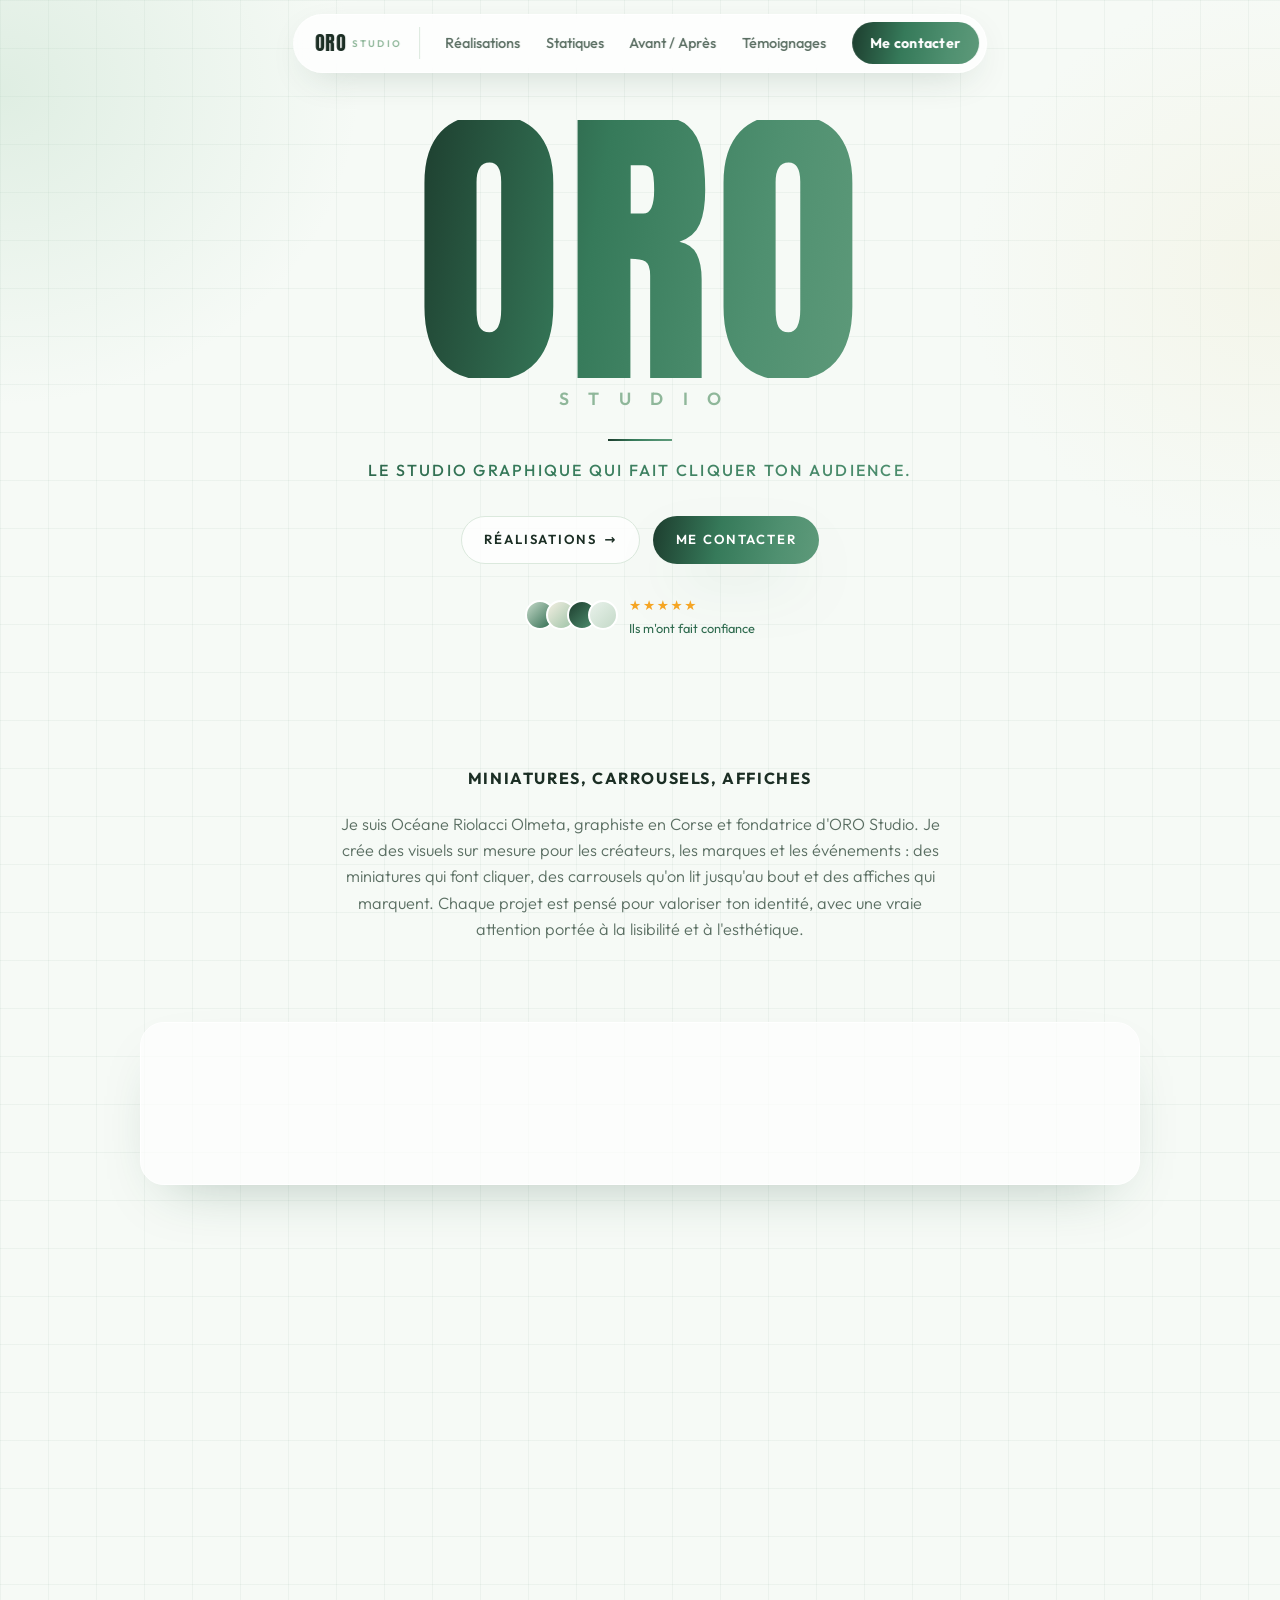
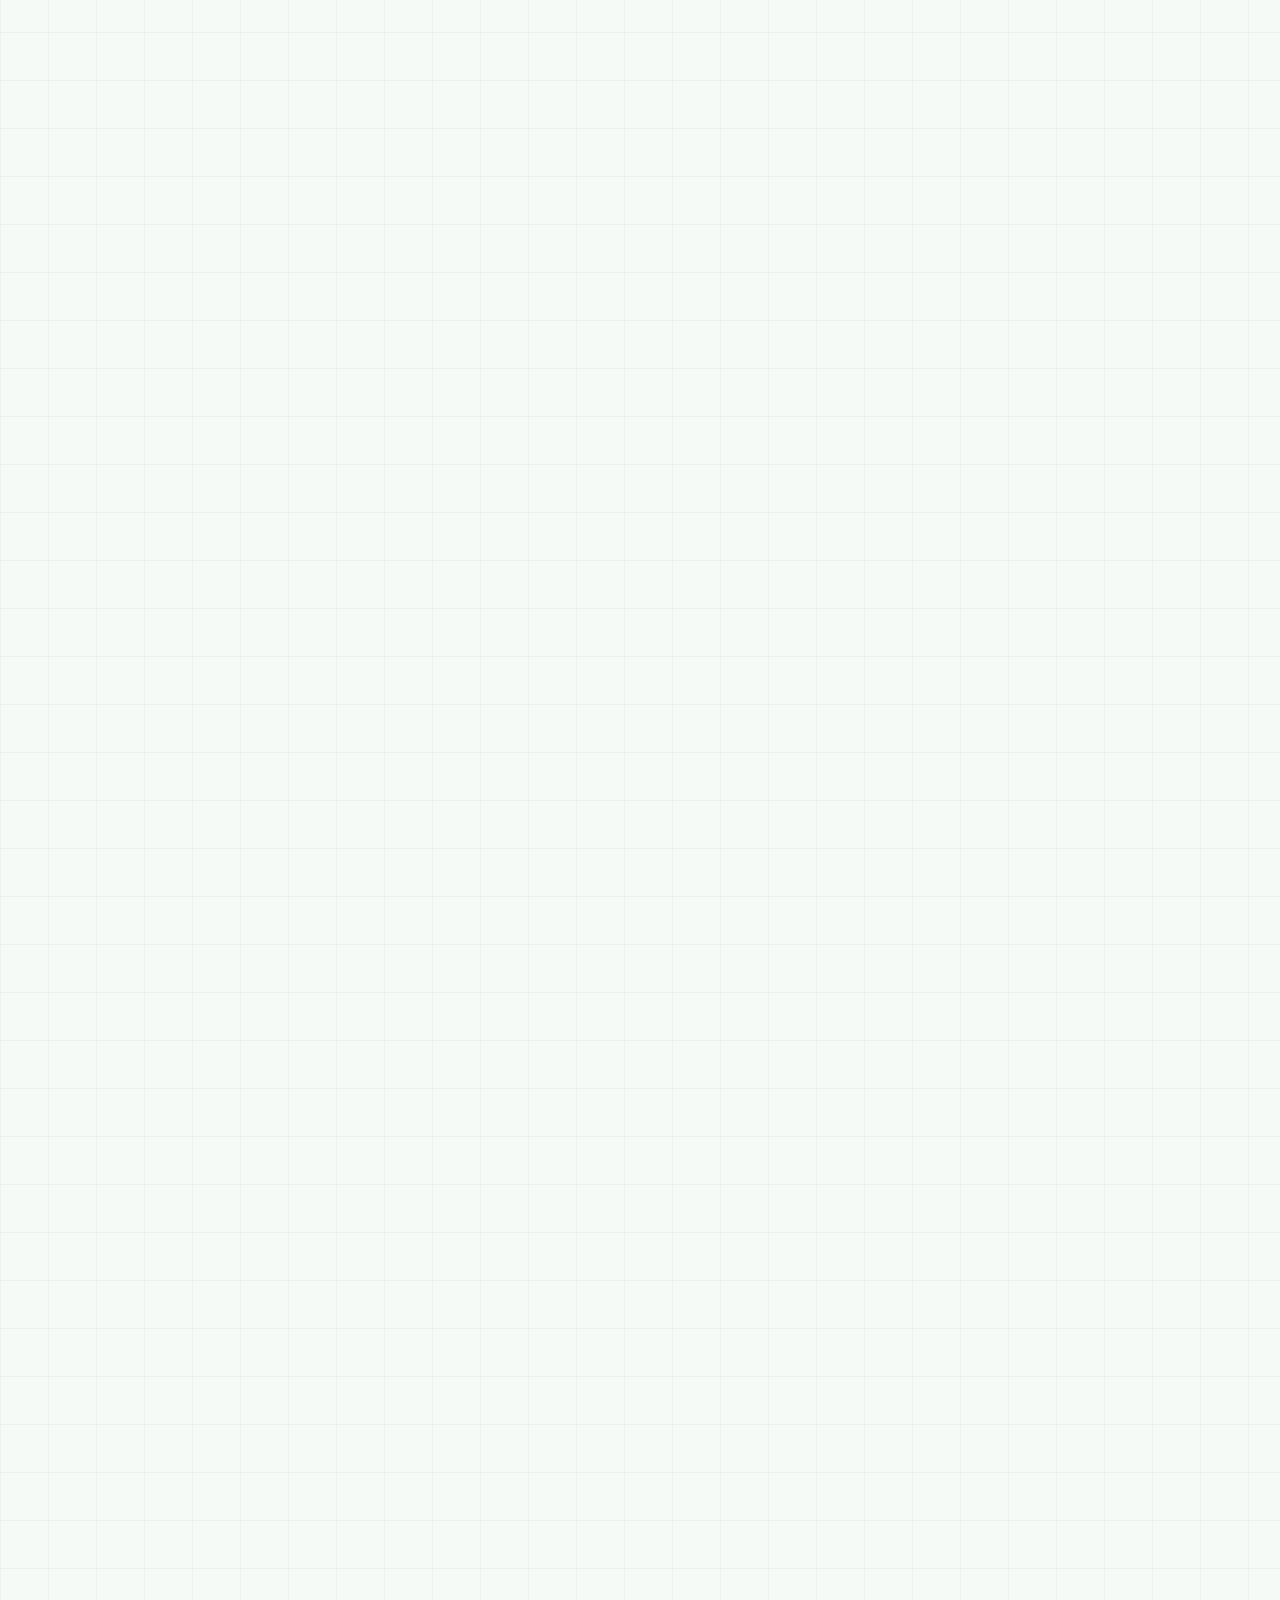
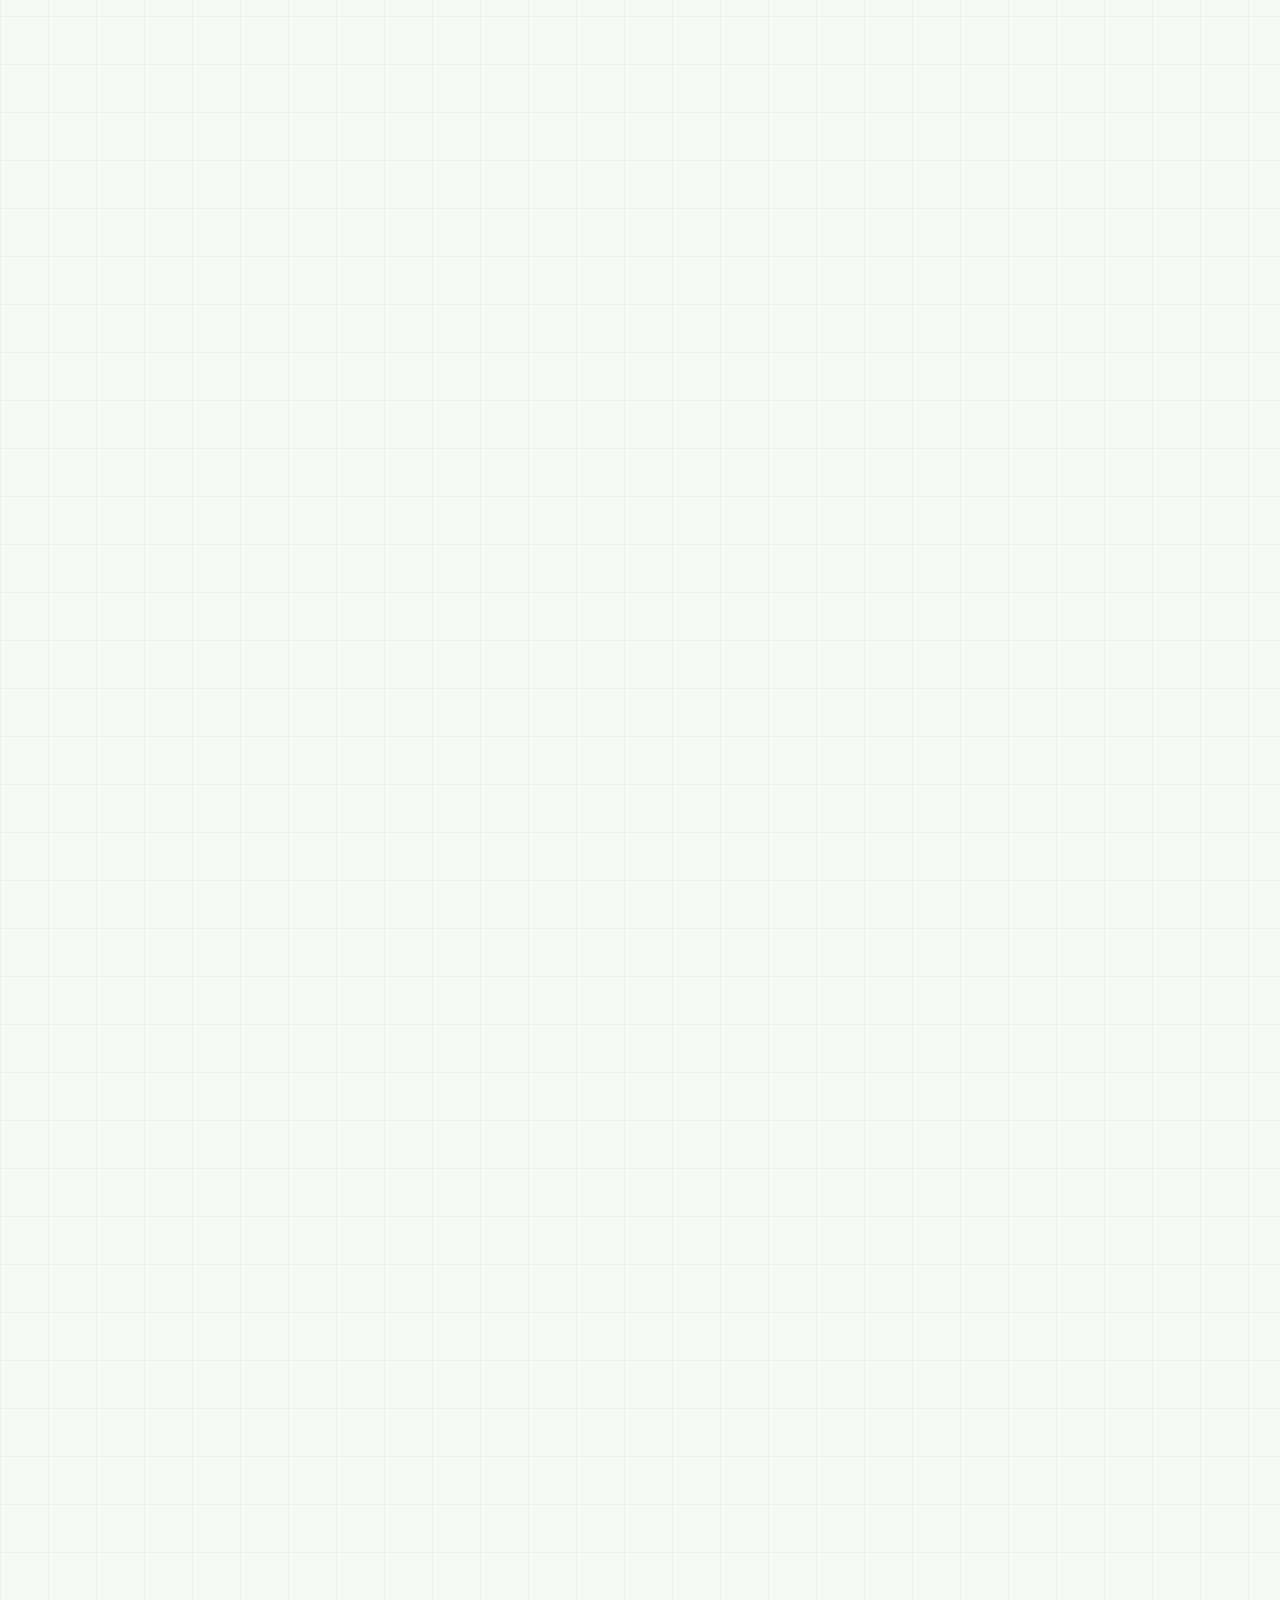
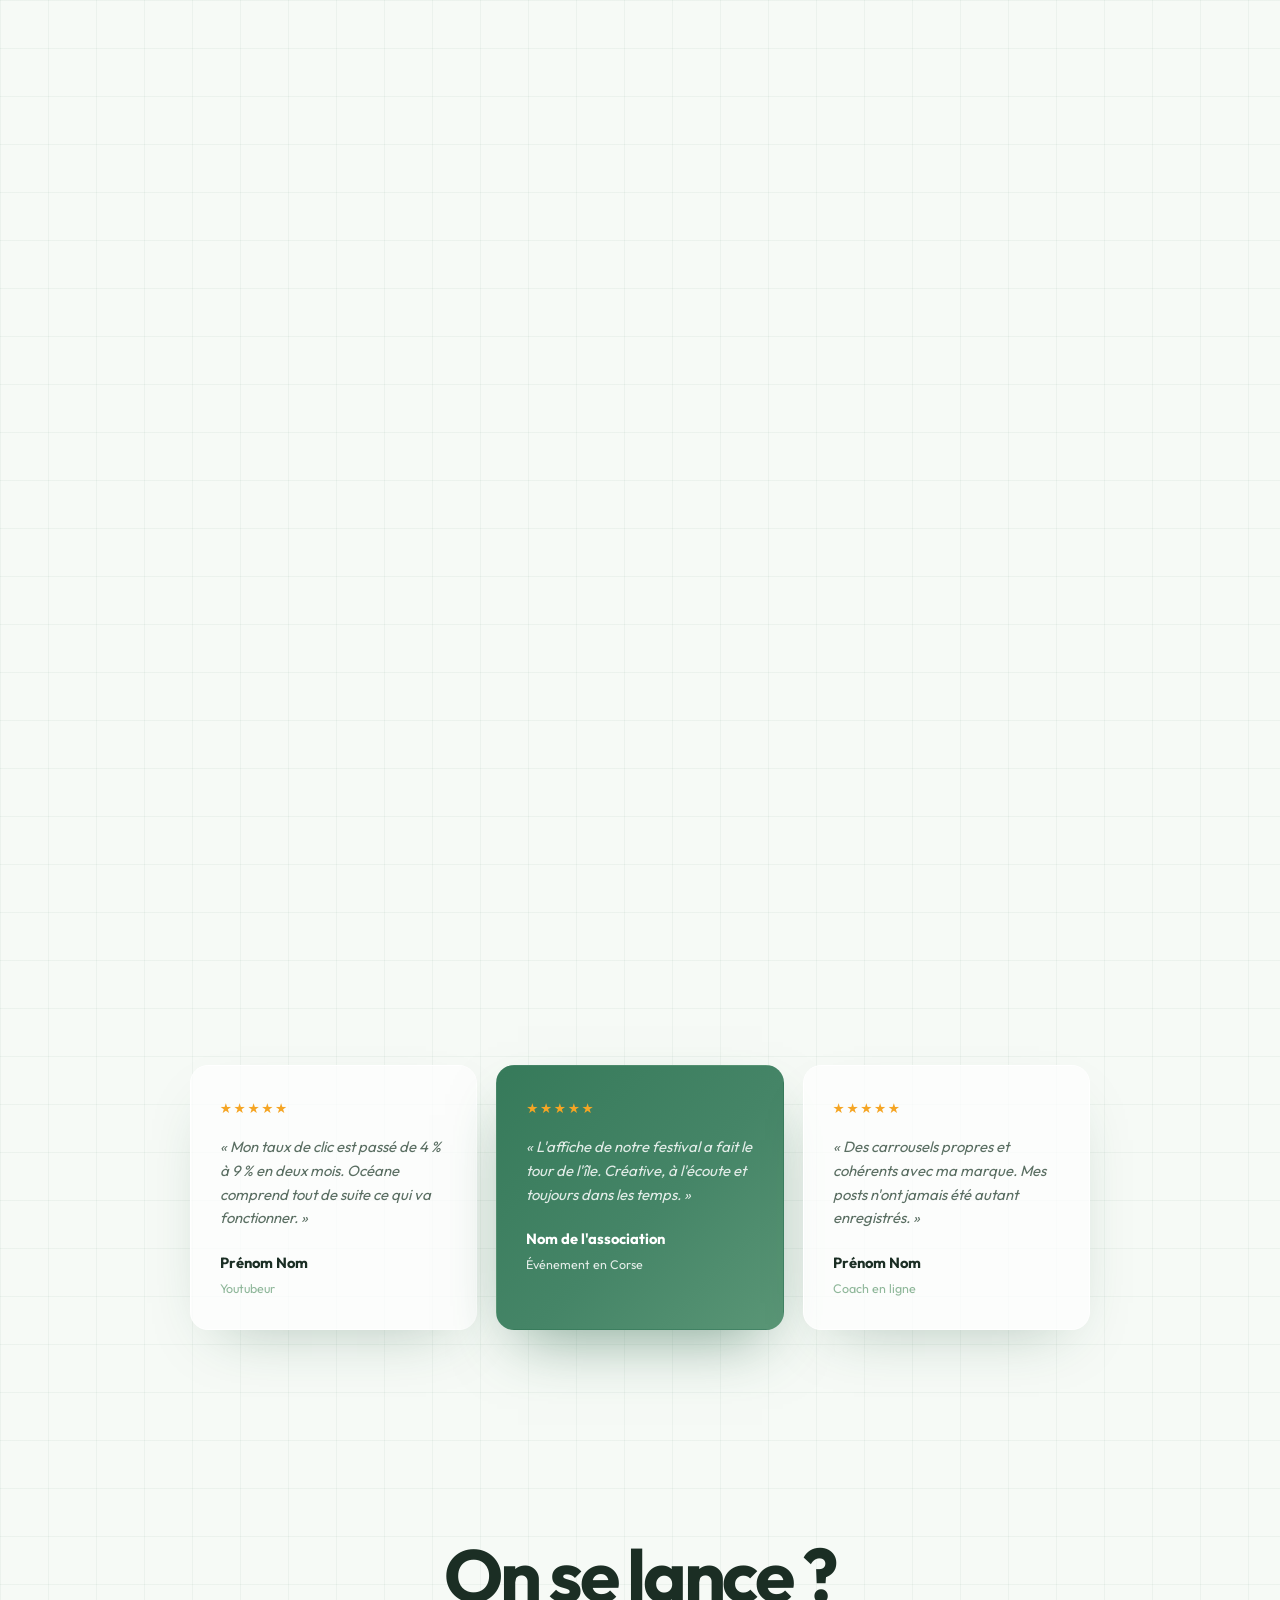
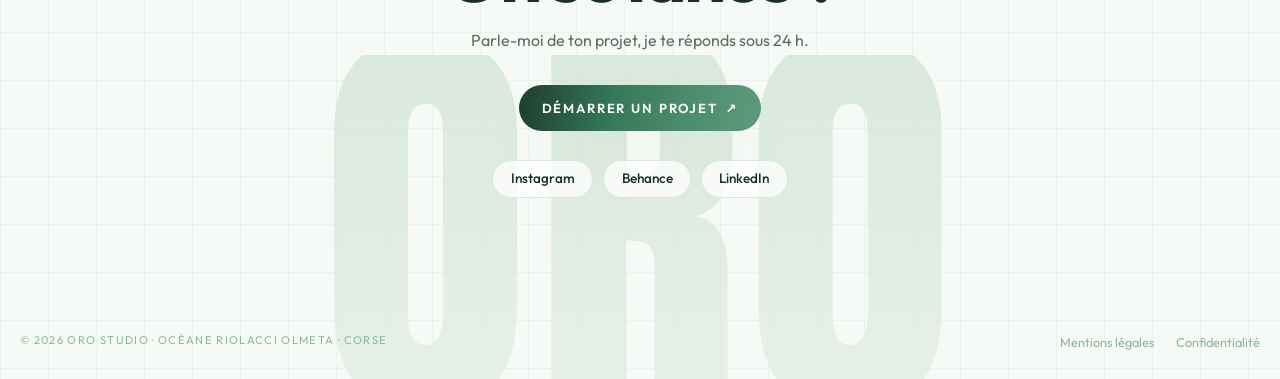
==== commit dafeaee3: "Carrousels et posts statiques en taille réelle Instagram (500 px, 4:5) Co-Authored-By: Claude Opus 5" ====
--- a/index.html
+++ b/index.html
@@ -79,16 +79,16 @@
       </div>
 
       <div class="work work--reverse" id="carrousels">
-        <div class="coverflow coverflow--square reveal" data-flow="carrousels"></div>
+        <div class="caro-wrap reveal" data-caro></div>
         <div class="work__card reveal">
           <p class="kicker">Carrousels Instagram</p>
           <h3>Des carrousels qu'on lit jusqu'à la dernière slide</h3>
-          <p>Storytelling visuel, slides rythmées et identité cohérente pour des posts qui s'enregistrent et se partagent. Clique sur un carrousel pour le feuilleter.</p>
+          <p>Storytelling visuel, slides rythmées et identité cohérente pour des posts qui s'enregistrent et se partagent. Choisis un carrousel sous l'aperçu, puis feuillette-le slide par slide.</p>
         </div>
       </div>
 
       <div class="work" id="statiques">
-        <div class="coverflow coverflow--square reveal" data-flow="statiques"></div>
+        <div class="post-slider reveal" data-slider="statiques"></div>
         <div class="work__card reveal">
           <p class="kicker">Posts statiques</p>
           <h3>Un seul visuel, un message qui frappe</h3>
--- a/style.css
+++ b/style.css
@@ -194,7 +194,7 @@
 
 /* ---------- Réalisations ---------- */
 .work { display: grid; grid-template-columns: 1.15fr 1fr; gap: 2.5rem; align-items: center; margin-bottom: 4.5rem; }
-.work--reverse .coverflow { order: 2; }
+.work--reverse > :first-child { order: 2; }
 .work__card {
   padding: clamp(1.5rem, 3vw, 2.2rem); border-radius: var(--radius);
   background: rgba(255, 255, 255, .78); border: 1px solid var(--white); box-shadow: var(--shadow);
@@ -210,7 +210,7 @@
   position: relative; padding: 7px; border-radius: 26px;
   background: var(--grad-soft); box-shadow: var(--shadow-strong);
 }
-.mini-slider__screen { position: relative; aspect-ratio: 16 / 9; border-radius: 20px; overflow: hidden; background: var(--ink); cursor: zoom-in; }
+.mini-slider__screen { position: relative; aspect-ratio: var(--ratio, 16 / 9); border-radius: 20px; overflow: hidden; background: var(--ink); cursor: zoom-in; }
 .mini-slider__slide { position: absolute; inset: 0; opacity: 0; transition: opacity .6s var(--ease); pointer-events: none; }
 .mini-slider__slide.is-active { opacity: 1; pointer-events: auto; }
 .mini-slider__slide img { width: 100%; height: 100%; object-fit: contain; display: block; }
@@ -234,7 +234,7 @@
 .mini-slider__caption span { font-size: .85rem; color: var(--amande-400); white-space: nowrap; }
 .mini-slider__thumbs { display: flex; gap: .7rem; margin-top: 1rem; padding: 4px 4px 10px; overflow-x: auto; scrollbar-width: thin; scrollbar-color: var(--amande-300) transparent; }
 .mini-slider__thumbs button {
-  flex: 0 0 132px; aspect-ratio: 16 / 9; padding: 0; border: 2px solid transparent; border-radius: 10px; overflow: hidden;
+  flex: 0 0 auto; height: 74px; aspect-ratio: var(--ratio, 16 / 9); padding: 0; border: 2px solid transparent; border-radius: 10px; overflow: hidden;
   background: none; cursor: pointer; opacity: .55; transition: opacity .25s, border-color .25s;
 }
 .mini-slider__thumbs button.is-active, .mini-slider__thumbs button:hover { opacity: 1; border-color: var(--accent); }
@@ -244,6 +244,23 @@
   .mini-slider__arrow--prev { left: 10px; } .mini-slider__arrow--next { right: 10px; }
   .mini-slider__dots { display: none; }
   .mini-slider__thumbs button { flex-basis: 104px; }
+}
+
+/* Posts Instagram (carrousels + statiques) : taille réelle d'un post, 4:5 */
+.work > * { min-width: 0; }
+.caro-wrap, .post-slider { width: min(500px, 100%); justify-self: center; }
+.caro-wrap .mini-slider { width: 100%; }
+.post-slider.mini-slider { width: min(500px, 100%); }
+.caro-picker { display: flex; gap: .7rem; margin-top: 1rem; padding: 4px 4px 10px; overflow-x: auto; scrollbar-width: thin; scrollbar-color: var(--amande-300) transparent; }
+.caro-picker button {
+  position: relative; flex: 0 0 auto; height: 110px; aspect-ratio: 4 / 5; padding: 0; border: 2px solid transparent; border-radius: 10px; overflow: hidden;
+  background: none; cursor: pointer; opacity: .6; transition: opacity .25s, border-color .25s;
+}
+.caro-picker button.is-active, .caro-picker button:hover { opacity: 1; border-color: var(--accent); }
+.caro-picker img { width: 100%; height: 100%; object-fit: cover; display: block; }
+.caro-picker span {
+  position: absolute; left: 5px; bottom: 5px; padding: .1rem .4rem; border-radius: 999px;
+  background: rgba(255, 255, 255, .9); font-size: .62rem; font-weight: 600; color: var(--ink);
 }
 
 /* Coverflow 3D */
@@ -432,7 +449,7 @@
 /* ---------- Responsive ---------- */
 @media (max-width: 900px) {
   .work, .faq-wrap { grid-template-columns: 1fr; }
-  .work--reverse .coverflow { order: 0; }
+  .work--reverse > :first-child { order: 0; }
   .cards3 { grid-template-columns: 1fr; max-width: 480px; }
   .faq__photo { display: none; }
   .section__title--left { text-align: center; }
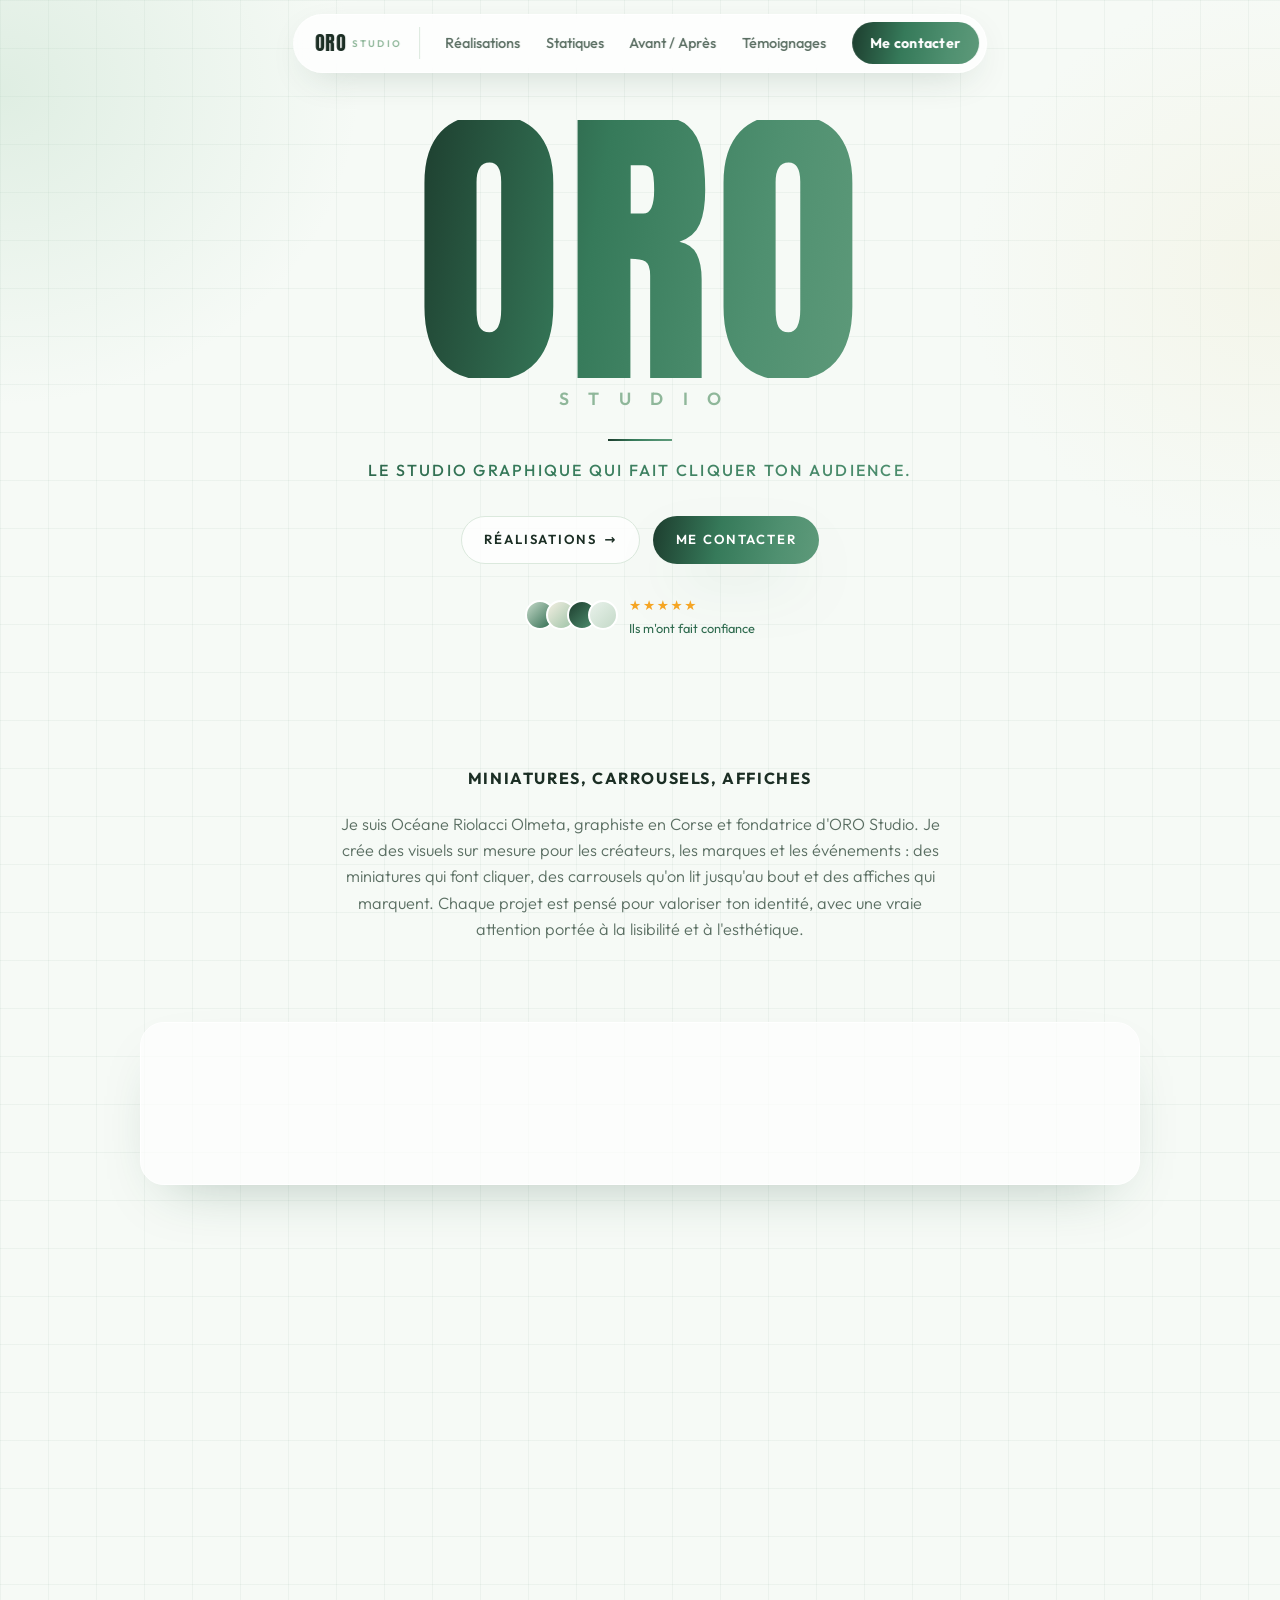
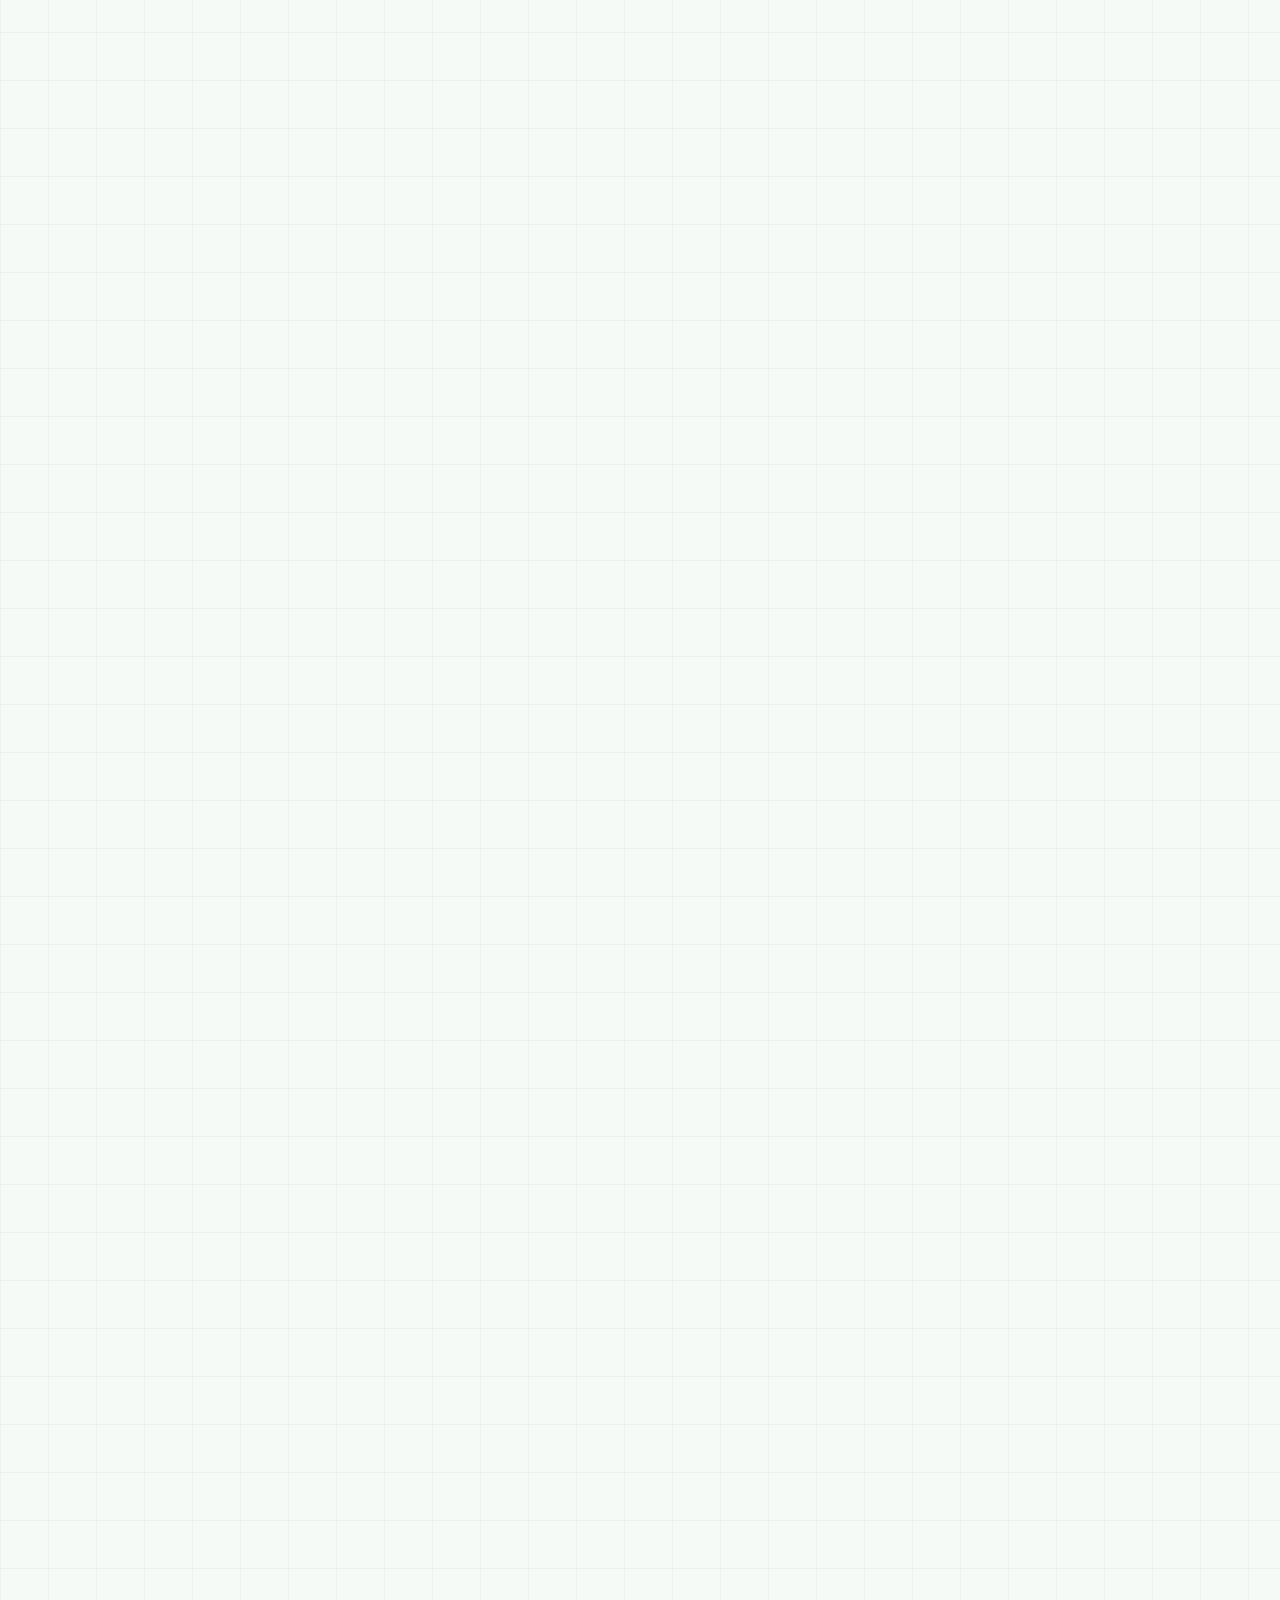
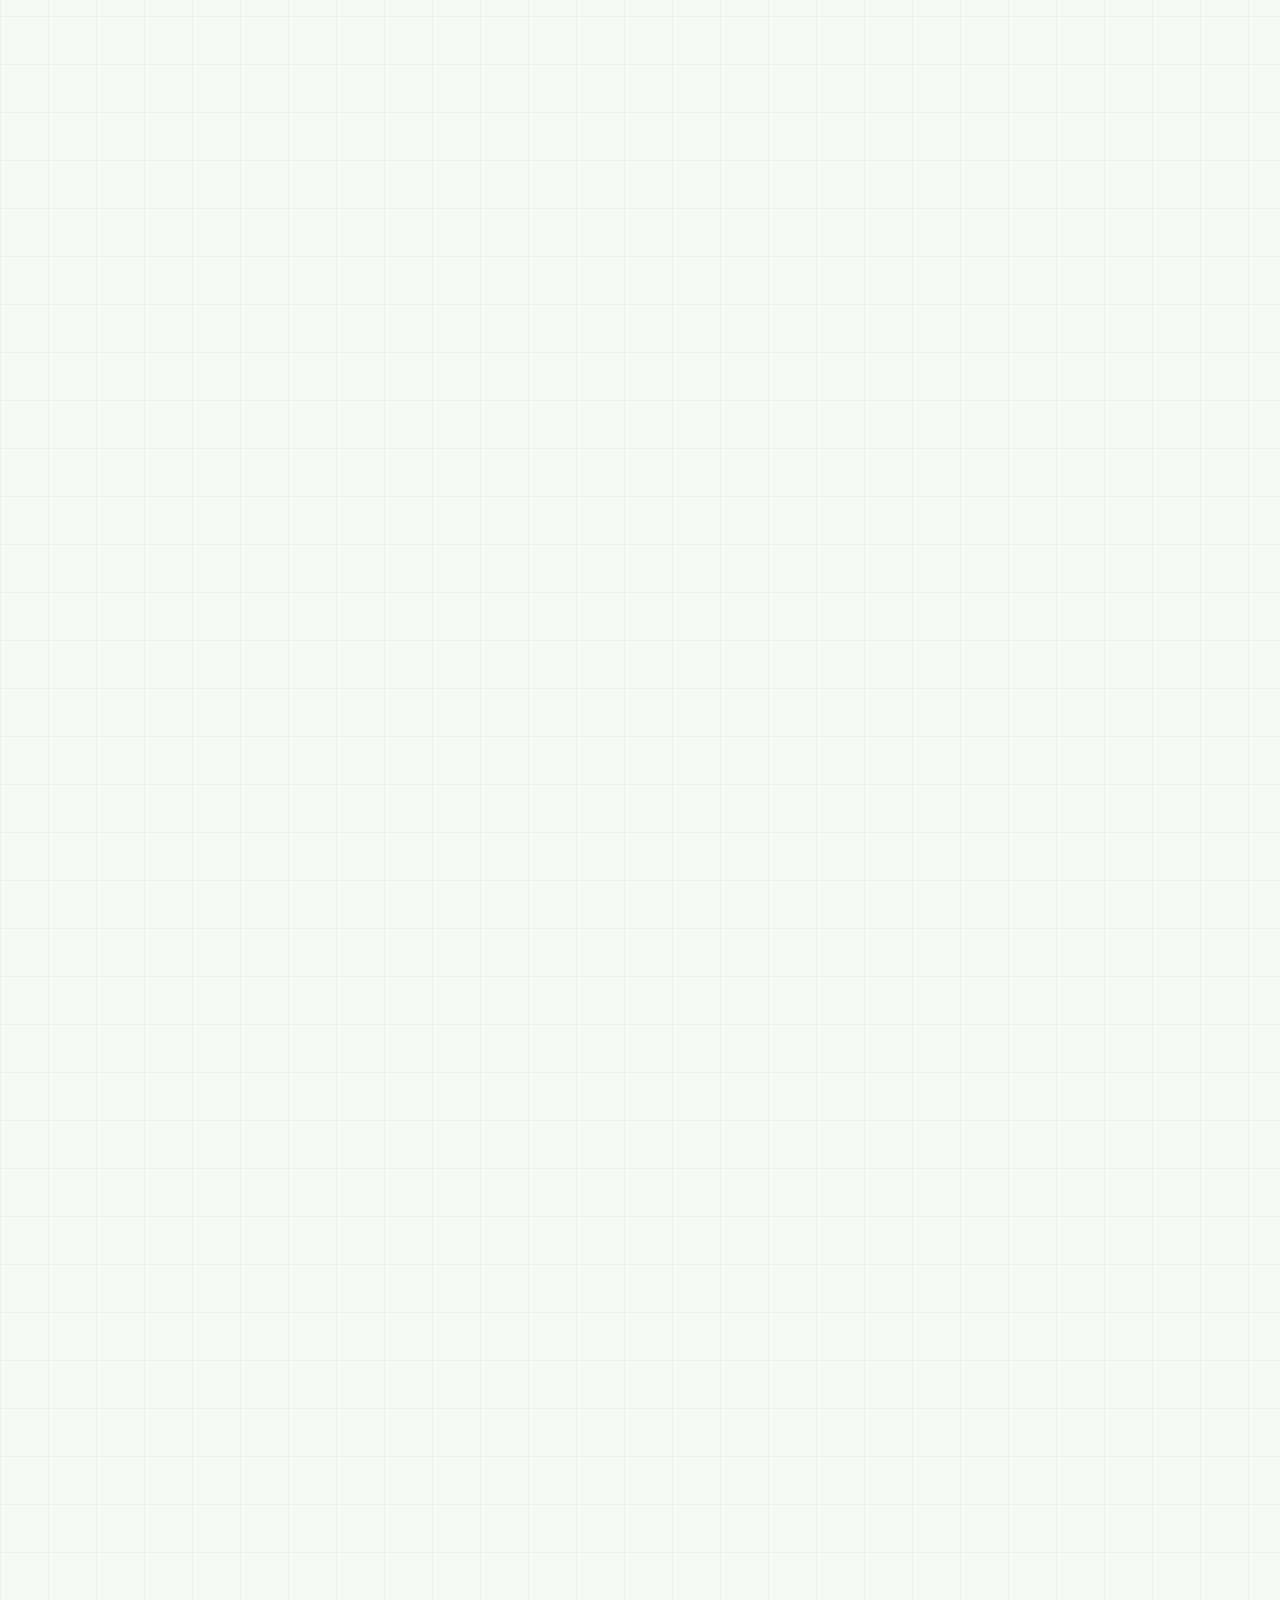
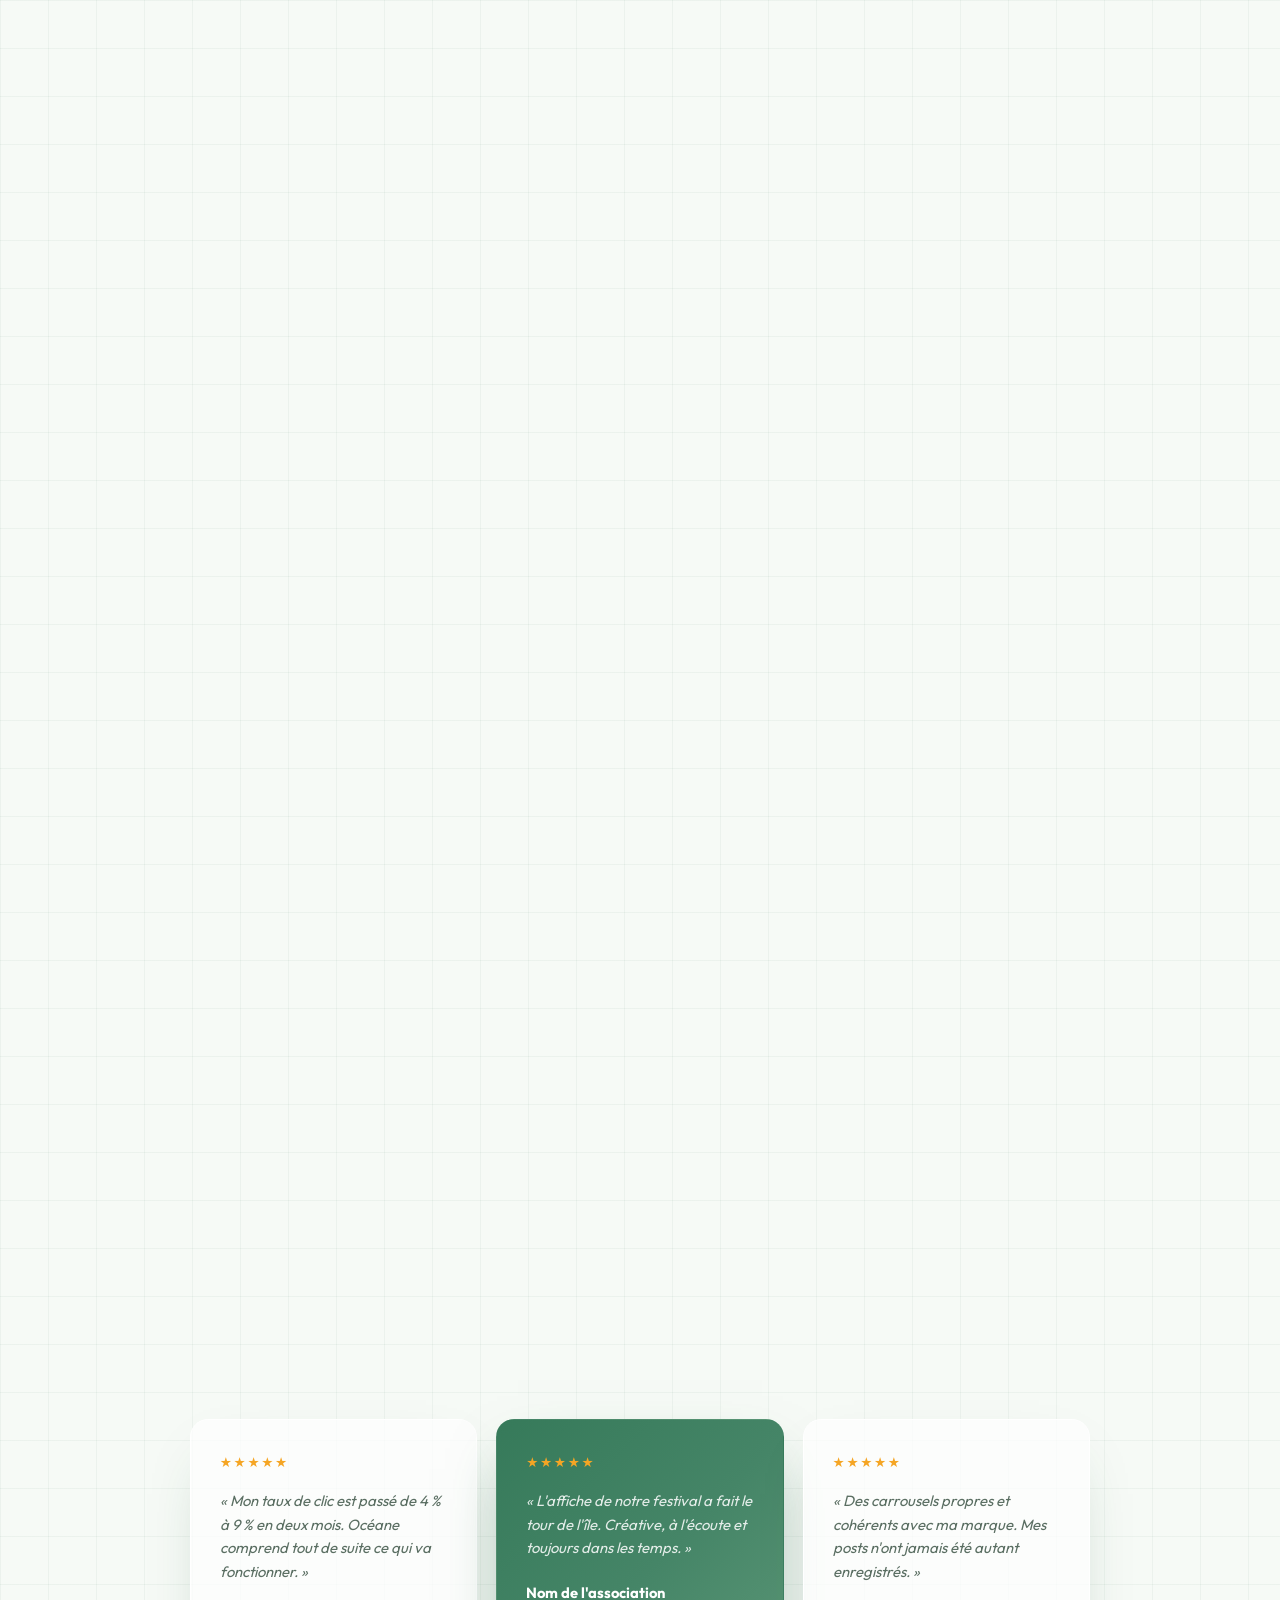
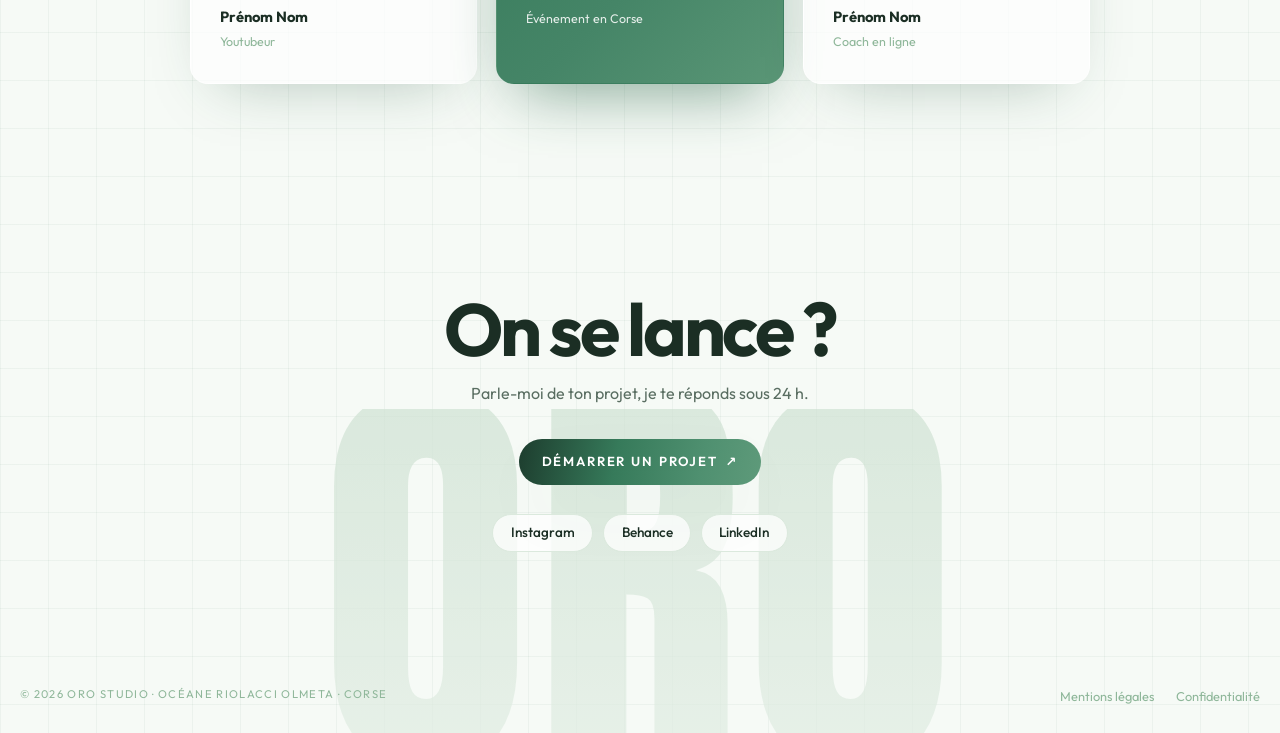
==== commit ce4bfdf6: "Affiches en grand lecteur 9:16, retrait de l'ancien carrousel 3D Co-Authored-By: Claude Opus 5.5 <no" ====
--- a/index.html
+++ b/index.html
@@ -97,7 +97,7 @@
       </div>
 
       <div class="work work--reverse" id="affiches">
-        <div class="coverflow coverflow--tall reveal" data-flow="affiches"></div>
+        <div class="story-slider reveal" data-slider="affiches"></div>
         <div class="work__card reveal">
           <p class="kicker">Affiches &amp; visuels produit</p>
           <h3>Des produits mis en scène comme dans une pub</h3>
--- a/style.css
+++ b/style.css
@@ -249,6 +249,8 @@
 /* Posts Instagram (carrousels + statiques) : taille réelle d'un post, 4:5 */
 .work > * { min-width: 0; }
 .caro-wrap, .post-slider { width: min(500px, 100%); justify-self: center; }
+.story-slider.mini-slider { width: min(400px, 100%); justify-self: center; }
+.story-slider .mini-slider__thumbs button { height: 96px; }
 .caro-wrap .mini-slider { width: 100%; }
 .post-slider.mini-slider { width: min(500px, 100%); }
 .caro-picker { display: flex; gap: .7rem; margin-top: 1rem; padding: 4px 4px 10px; overflow-x: auto; scrollbar-width: thin; scrollbar-color: var(--amande-300) transparent; }
@@ -262,36 +264,6 @@
   position: absolute; left: 5px; bottom: 5px; padding: .1rem .4rem; border-radius: 999px;
   background: rgba(255, 255, 255, .9); font-size: .62rem; font-weight: 600; color: var(--ink);
 }
-
-/* Coverflow 3D */
-.coverflow { position: relative; min-width: 0; perspective: 1100px; user-select: none; touch-action: pan-y; }
-.coverflow__stage { overflow: hidden; padding: 24px 0; box-sizing: content-box; -webkit-mask-image: linear-gradient(90deg, transparent, #000 12%, #000 88%, transparent); mask-image: linear-gradient(90deg, transparent, #000 12%, #000 88%, transparent); }
-.coverflow__stage { position: relative; height: var(--h); }
-.coverflow--wide { --w: min(360px, 68vw); --h: calc(var(--w) * 9 / 16); }
-.coverflow--square { --w: min(250px, 56vw); --h: calc(var(--w) * 5 / 4); }
-.coverflow--tall { --w: min(230px, 52vw); --h: calc(var(--w) * 16 / 9); }
-.cf-item {
-  position: absolute; top: 0; left: 50%; width: var(--w); height: 100%; margin-left: calc(var(--w) / -2);
-  border-radius: 14px; overflow: hidden; cursor: pointer; background: var(--amande-200);
-  box-shadow: 0 20px 40px -20px rgba(20, 50, 35, .5);
-  transition: transform .7s var(--ease), opacity .7s var(--ease), filter .7s var(--ease);
-}
-.cf-item img { width: 100%; height: 100%; object-fit: cover; pointer-events: none; }
-.cf-item.is-active { cursor: zoom-in; }
-.cf-badge {
-  position: absolute; top: 10px; left: 10px; z-index: 2; padding: .2rem .6rem; border-radius: 999px;
-  background: rgba(255, 255, 255, .88); font-size: .7rem; font-weight: 600; color: var(--ink);
-}
-.coverflow__nav { display: flex; align-items: center; justify-content: center; gap: 1rem; margin-top: 1.4rem; }
-.coverflow__nav button.arrow {
-  width: 36px; height: 36px; border-radius: 50%; border: 1px solid var(--amande-200); background: rgba(255, 255, 255, .85);
-  color: var(--ink); cursor: pointer; transition: background .2s, color .2s;
-}
-.coverflow__nav button.arrow:hover { background: var(--accent); color: var(--white); }
-.coverflow__count { font-family: ui-monospace, monospace; font-size: .7rem; letter-spacing: .1em; color: var(--amande-400); min-width: 54px; }
-.coverflow__dots { display: flex; gap: 5px; }
-.coverflow__dots i { width: 5px; height: 5px; border-radius: 999px; background: var(--amande-300); transition: width .3s, background .3s; }
-.coverflow__dots i.is-active { width: 18px; background: var(--grad); }
 
 /* Placeholders (en attendant tes images) */
 .placeholder {
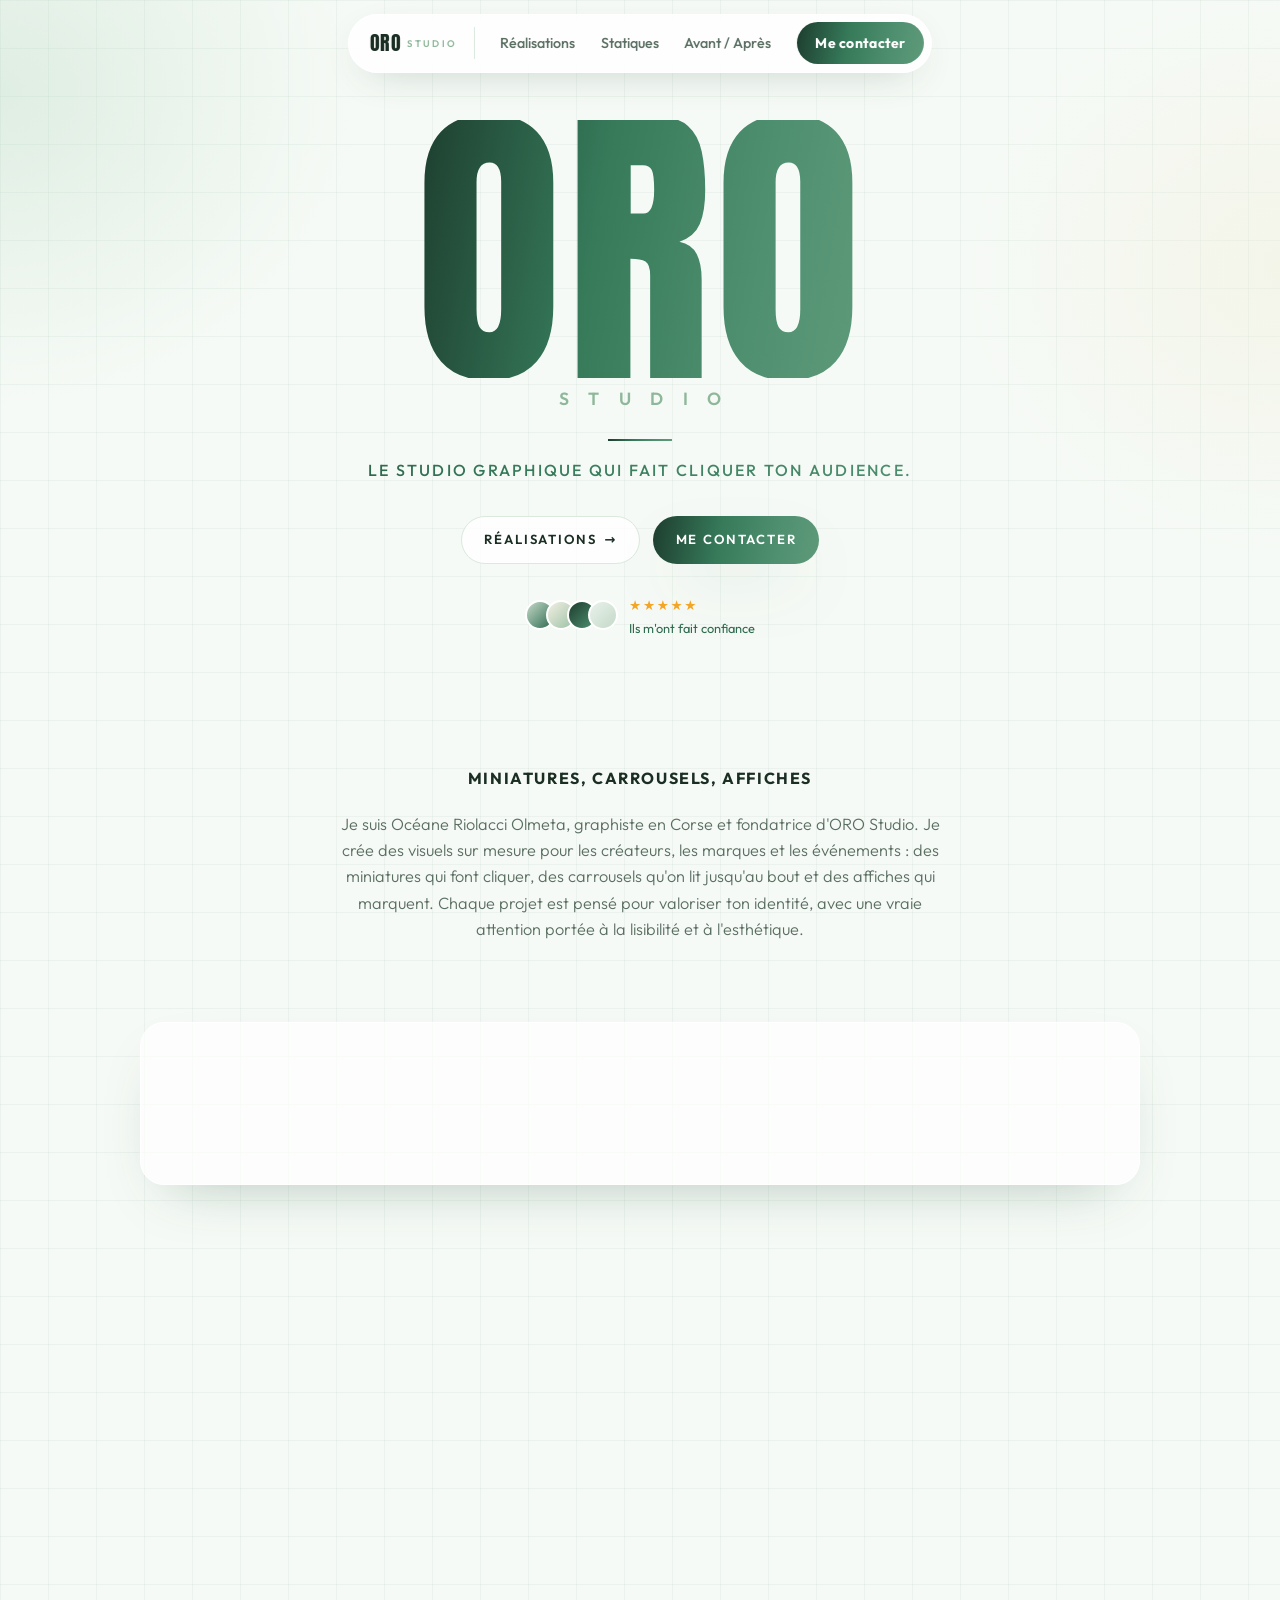
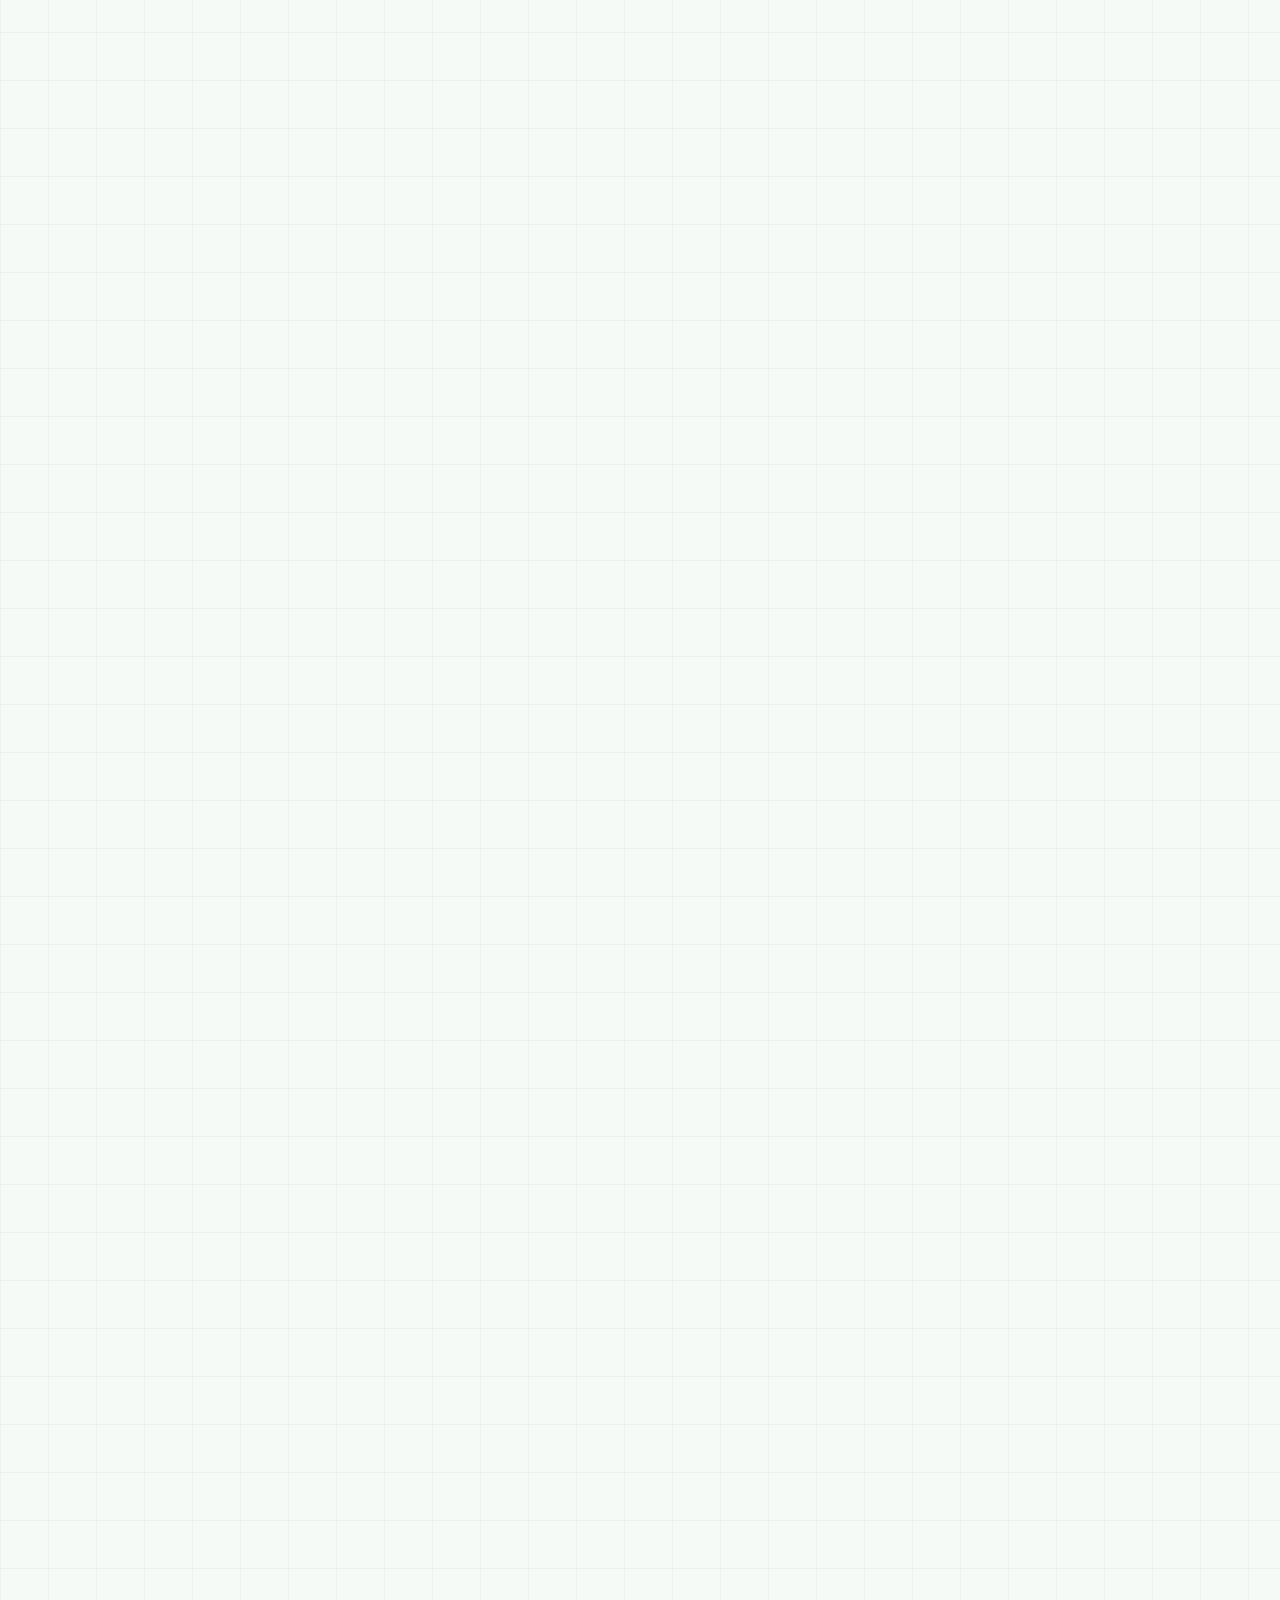
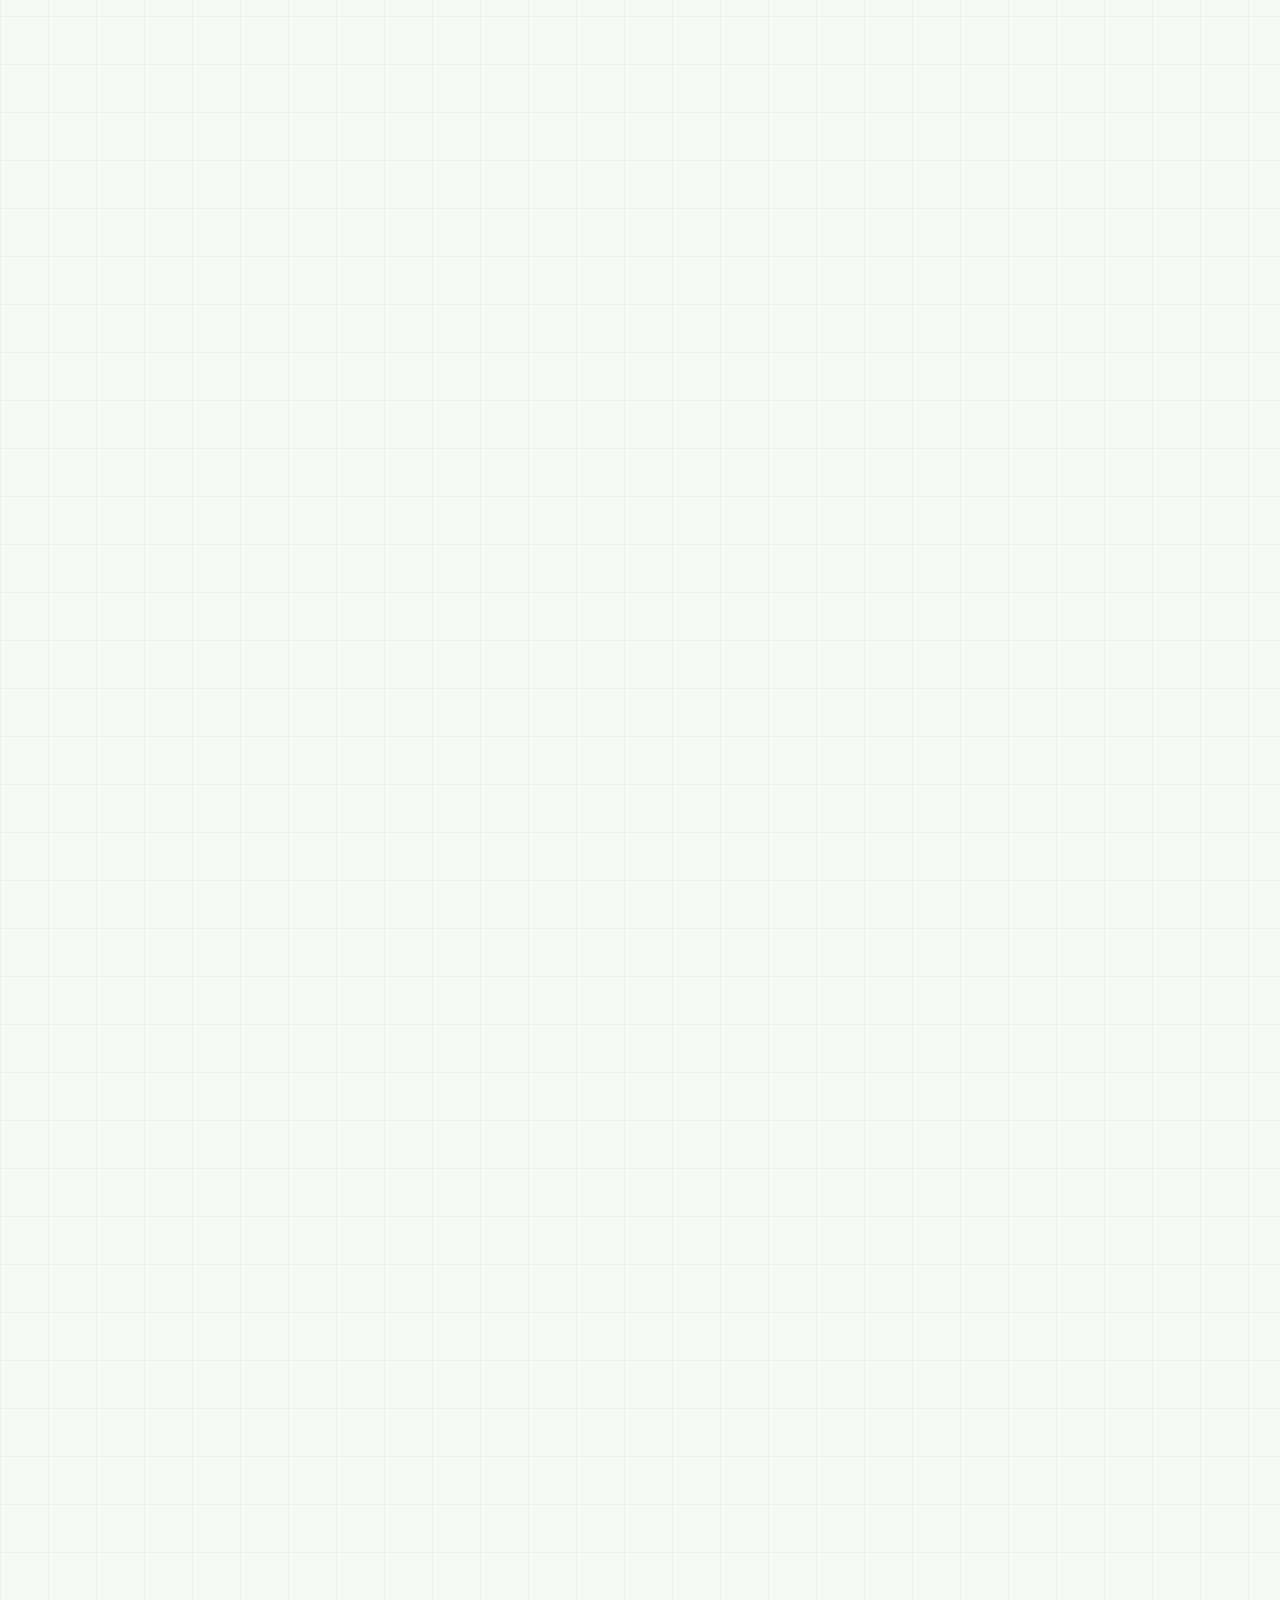
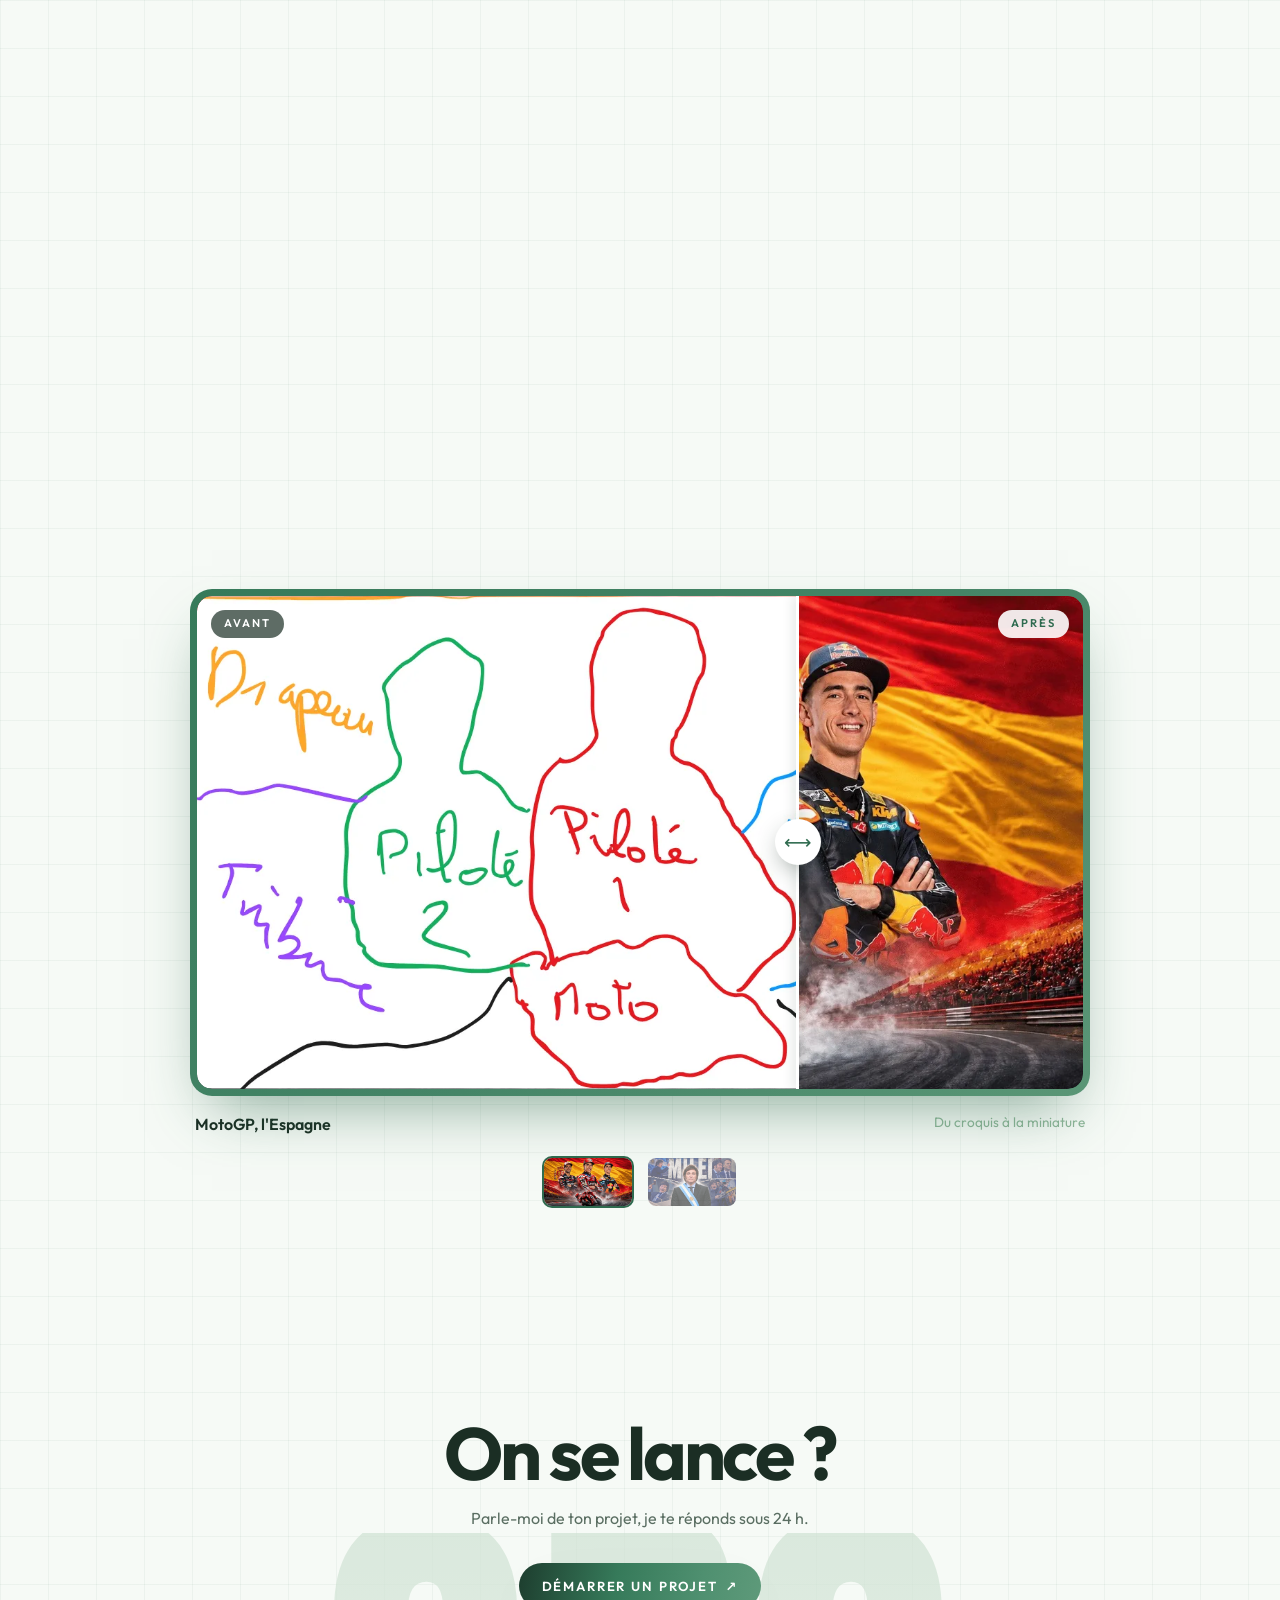
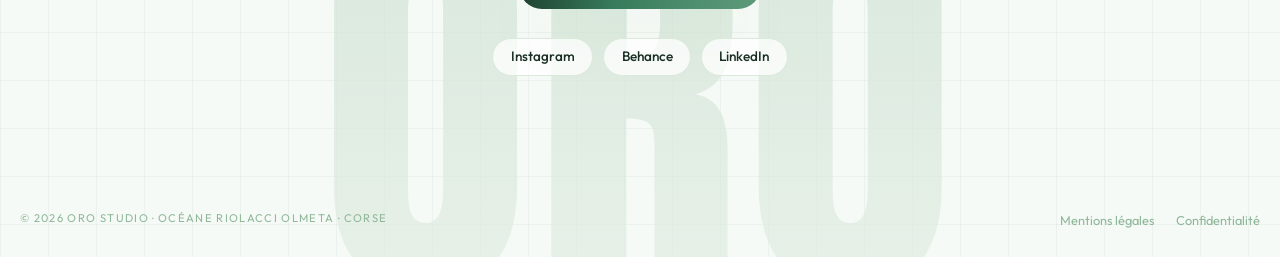
==== commit 75634c3c: "Retrait de la section Témoignages Co-Authored-By: Claude Opus 5.5 <noreply@anthropic.com> Claude-Ses" ====
--- a/index.html
+++ b/index.html
@@ -25,7 +25,6 @@
       <a href="#realisations">Réalisations</a>
       <a href="#statiques">Statiques</a>
       <a href="#avant-apres">Avant / Après</a>
-      <a href="#temoignages">Témoignages</a>
     </nav>
     <a href="#contact" class="pill-btn pill-btn--grad pill-btn--sm">Me contacter</a>
   </header>
@@ -128,27 +127,6 @@
       </div>
     </section>
 
-    <!-- Témoignages -->
-    <section class="section" id="temoignages">
-      <h2 class="section__title reveal">Témoignages clients</h2>
-      <div class="cards3">
-        <figure class="tcard reveal">
-          <span class="stars">★★★★★</span>
-          <blockquote>« Mon taux de clic est passé de 4 % à 9 % en deux mois. Océane comprend tout de suite ce qui va fonctionner. »</blockquote>
-          <figcaption><b>Prénom Nom</b><span>Youtubeur</span></figcaption>
-        </figure>
-        <figure class="tcard tcard--featured reveal">
-          <span class="stars">★★★★★</span>
-          <blockquote>« L'affiche de notre festival a fait le tour de l'île. Créative, à l'écoute et toujours dans les temps. »</blockquote>
-          <figcaption><b>Nom de l'association</b><span>Événement en Corse</span></figcaption>
-        </figure>
-        <figure class="tcard reveal">
-          <span class="stars">★★★★★</span>
-          <blockquote>« Des carrousels propres et cohérents avec ma marque. Mes posts n'ont jamais été autant enregistrés. »</blockquote>
-          <figcaption><b>Prénom Nom</b><span>Coach en ligne</span></figcaption>
-        </figure>
-      </div>
-    </section>
 
 
 
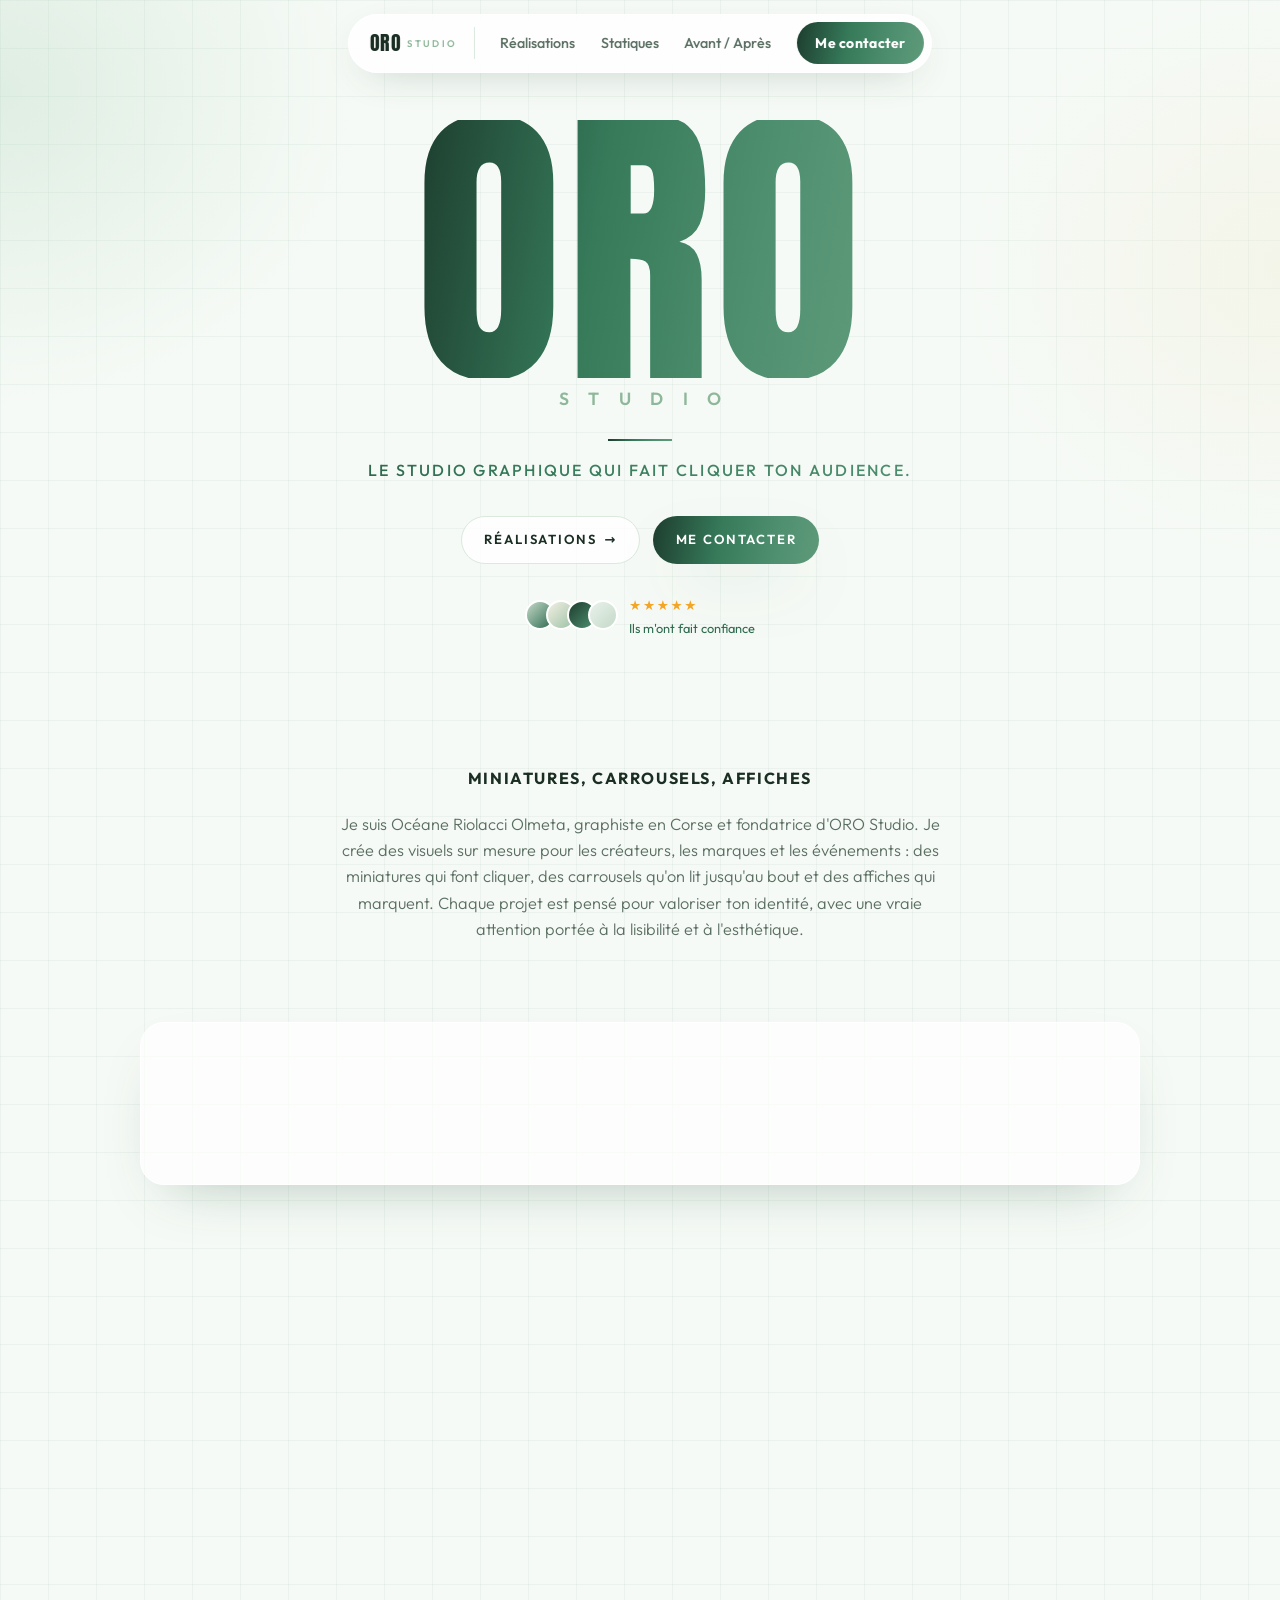
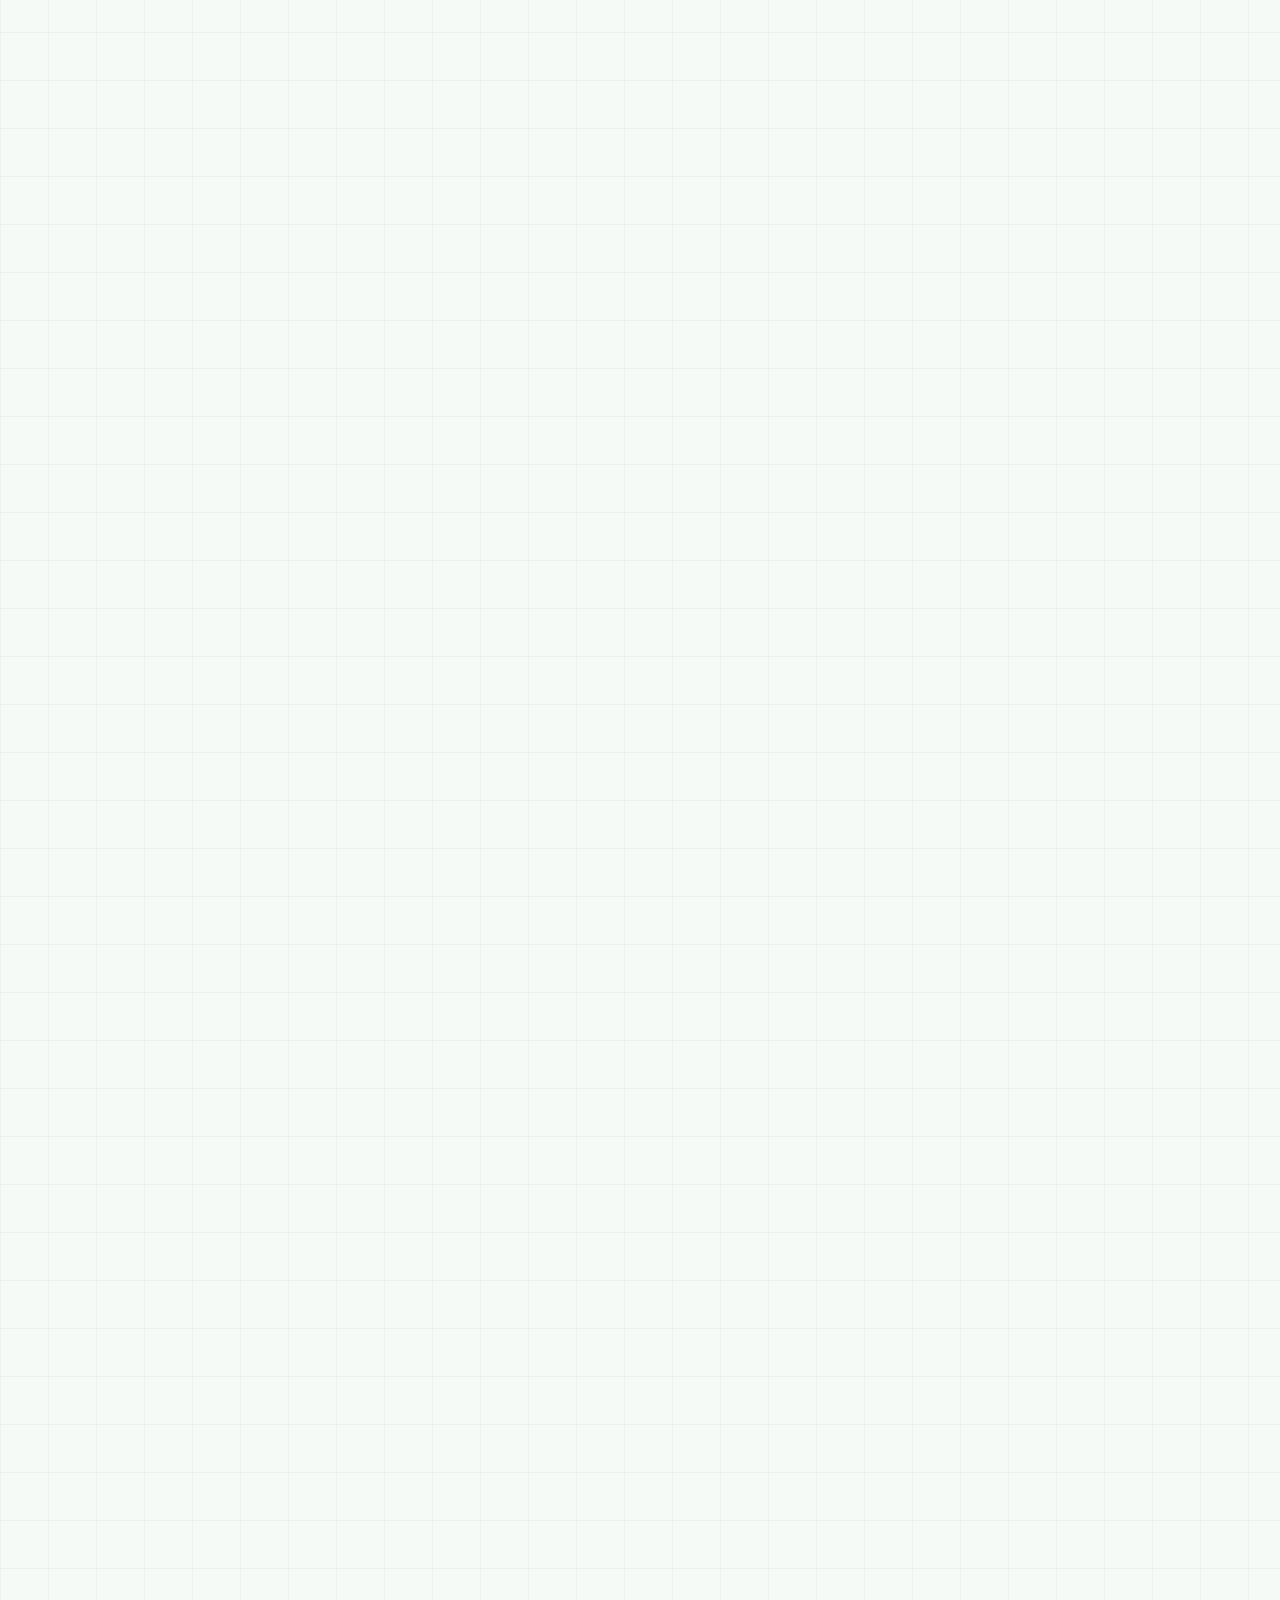
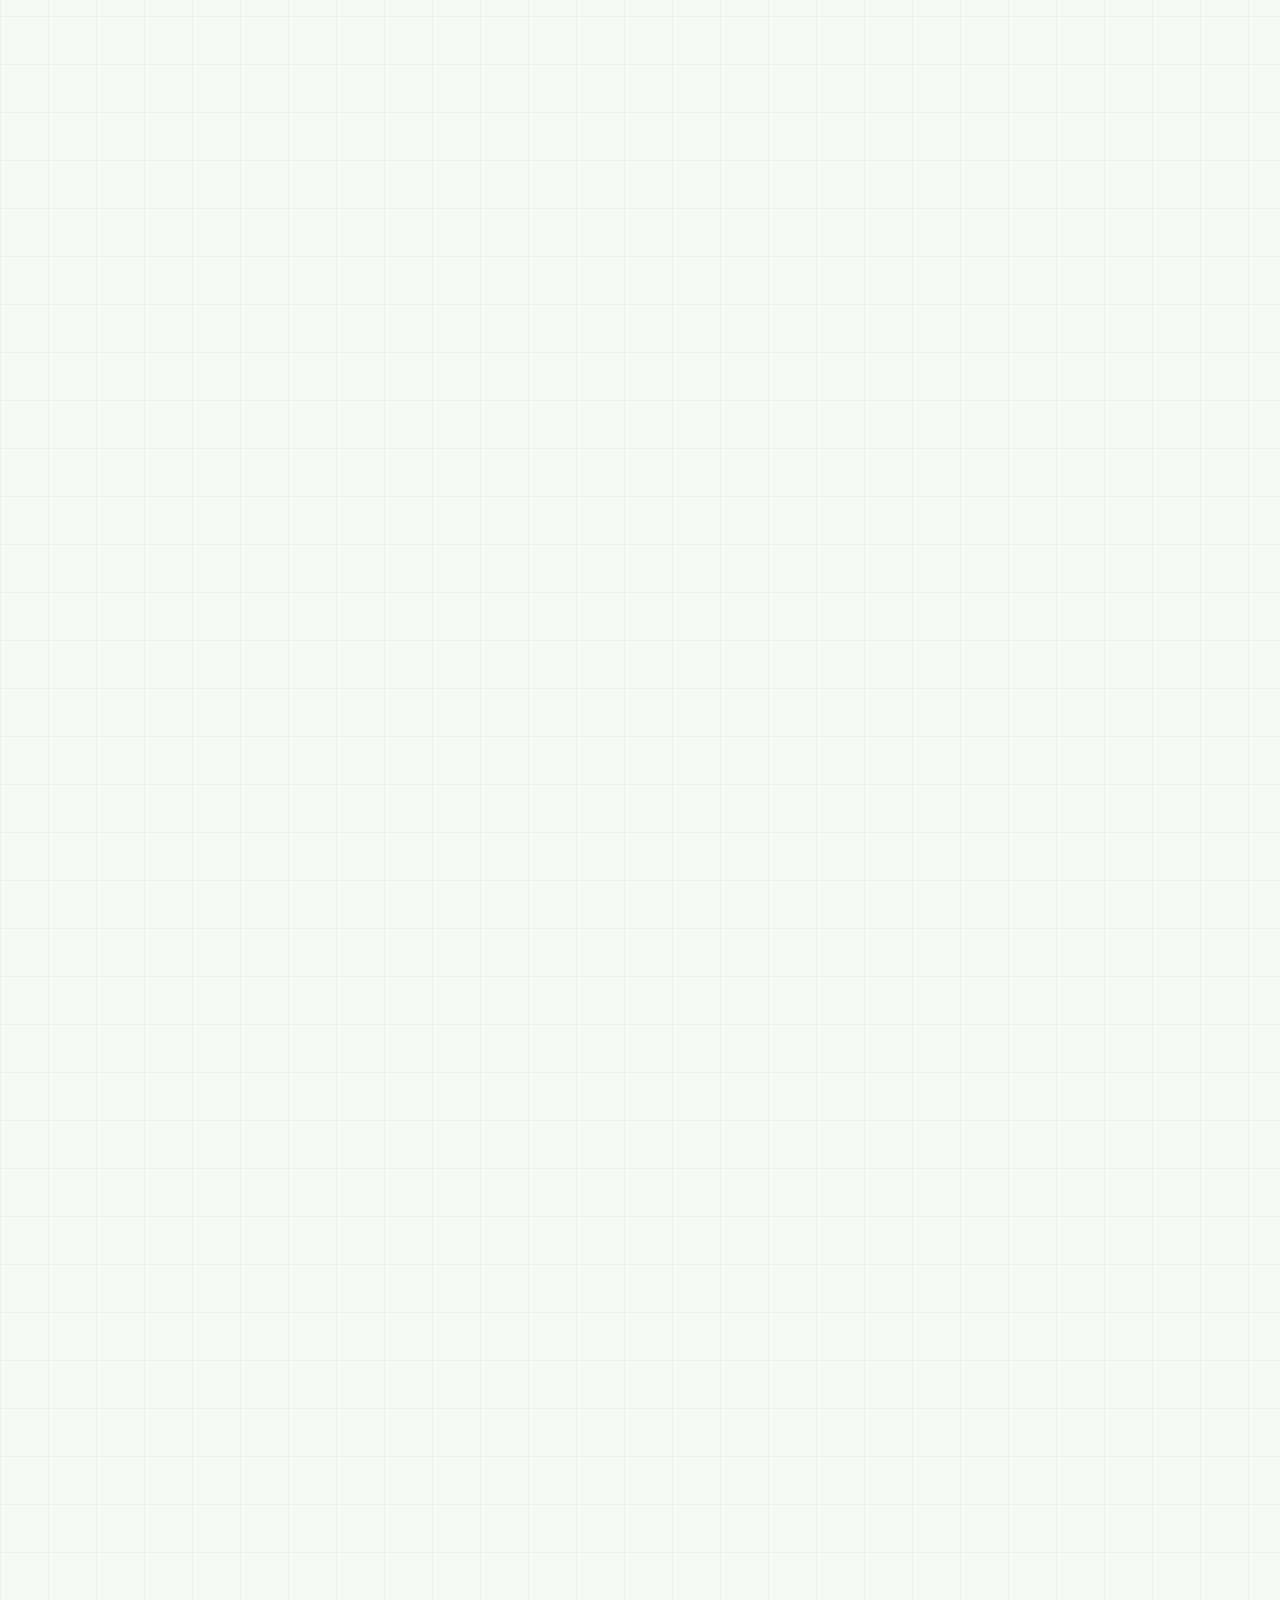
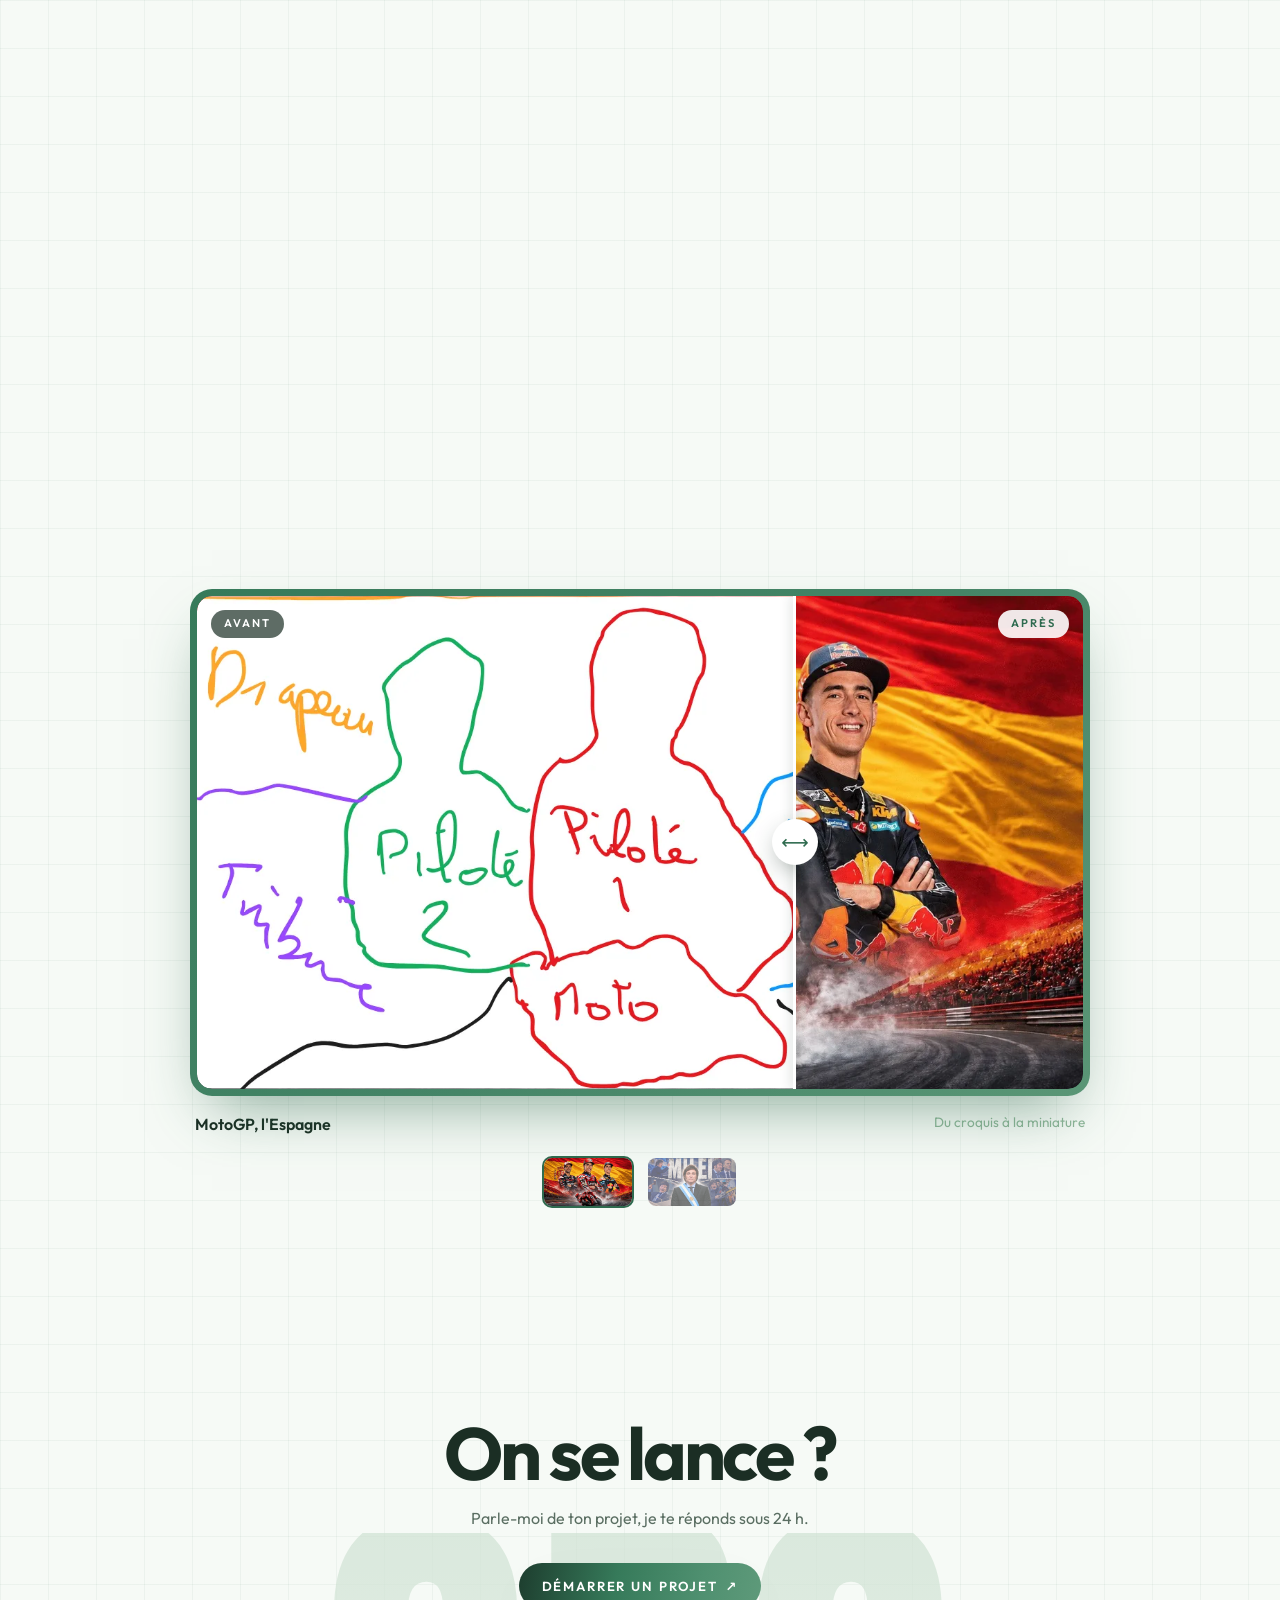
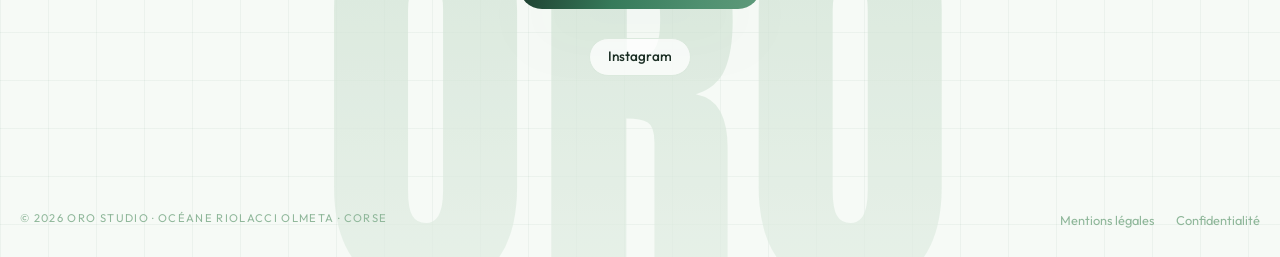
==== commit 9ee63f0d: "Retrait des liens Behance et LinkedIn Co-Authored-By: Claude Opus 5.5 <noreply@anthropic.com> Claude" ====
--- a/index.html
+++ b/index.html
@@ -139,8 +139,6 @@
         <a href="mailto:ton.email@exemple.com" class="pill-btn pill-btn--grad reveal">Démarrer un projet <span>↗</span></a>
         <div class="socials reveal">
           <a href="#" target="_blank" rel="noopener">Instagram</a>
-          <a href="#" target="_blank" rel="noopener">Behance</a>
-          <a href="#" target="_blank" rel="noopener">LinkedIn</a>
         </div>
       </div>
       <footer class="footer">
